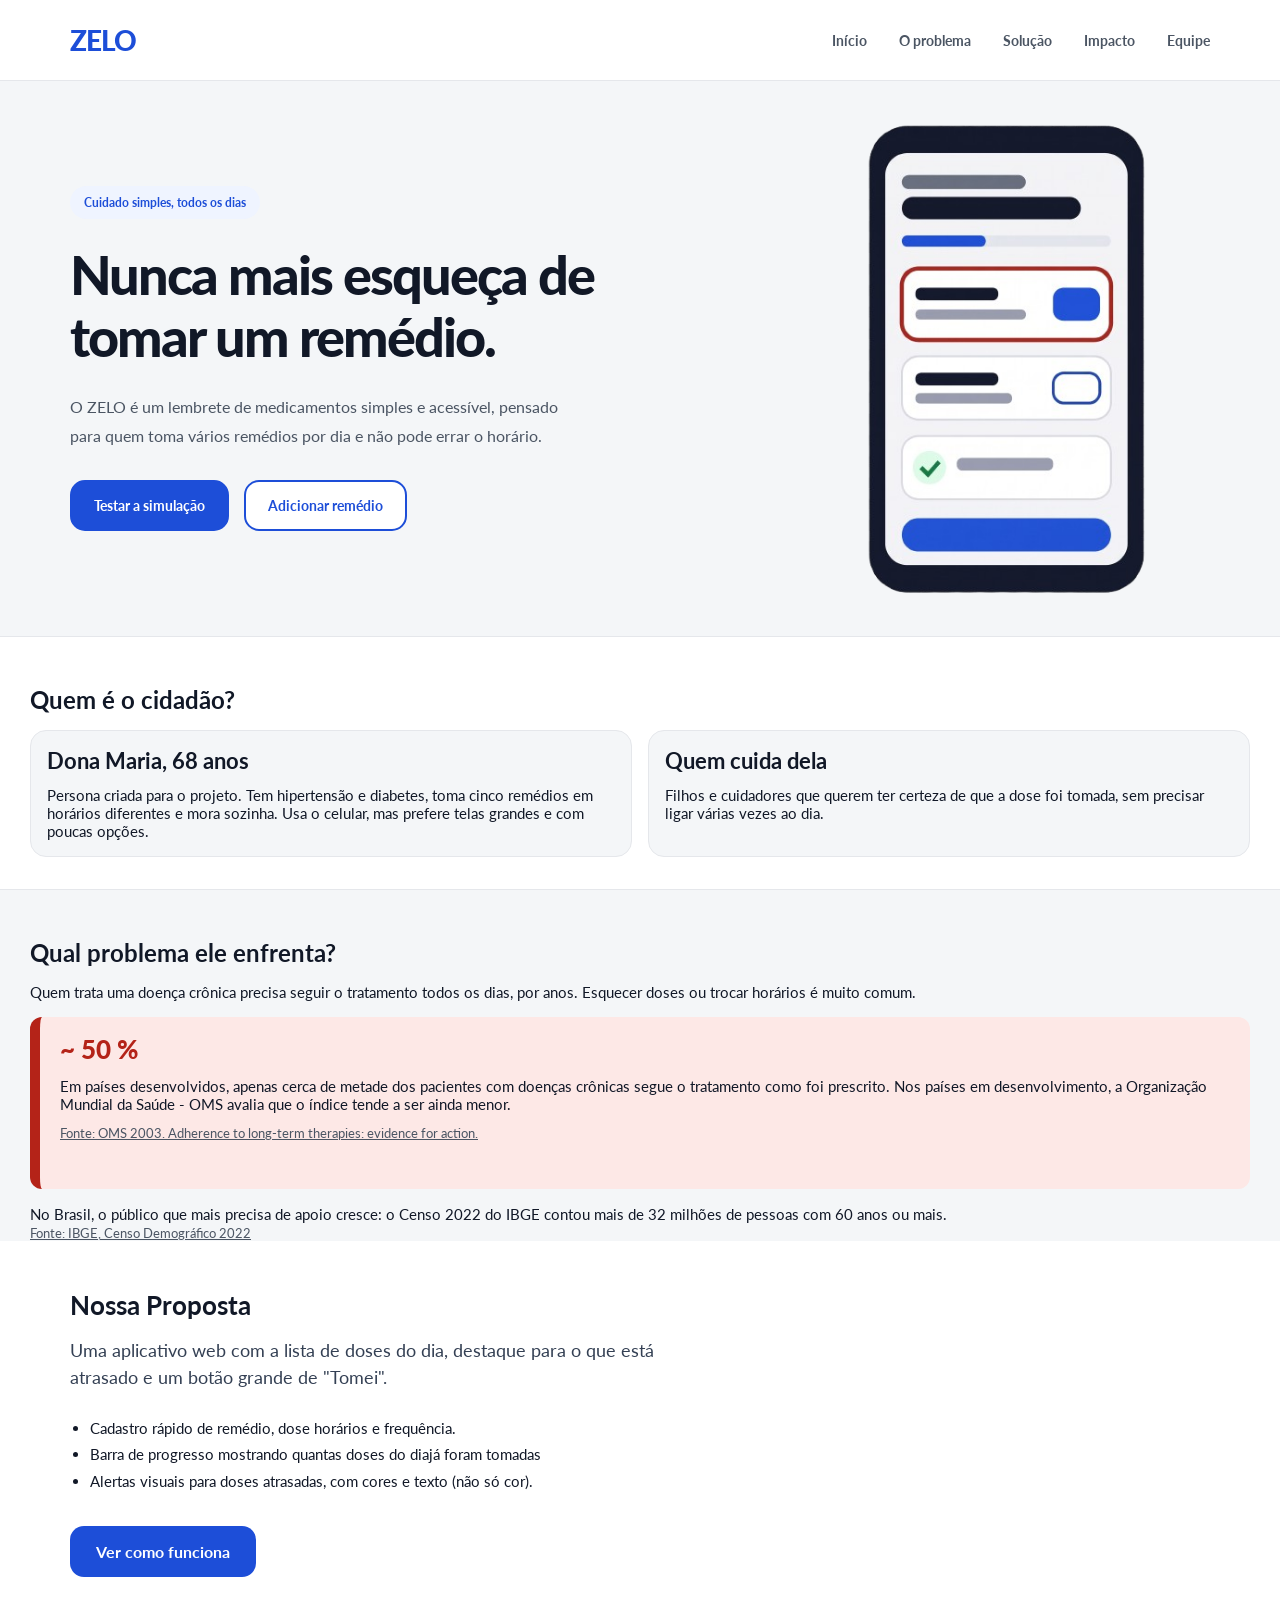
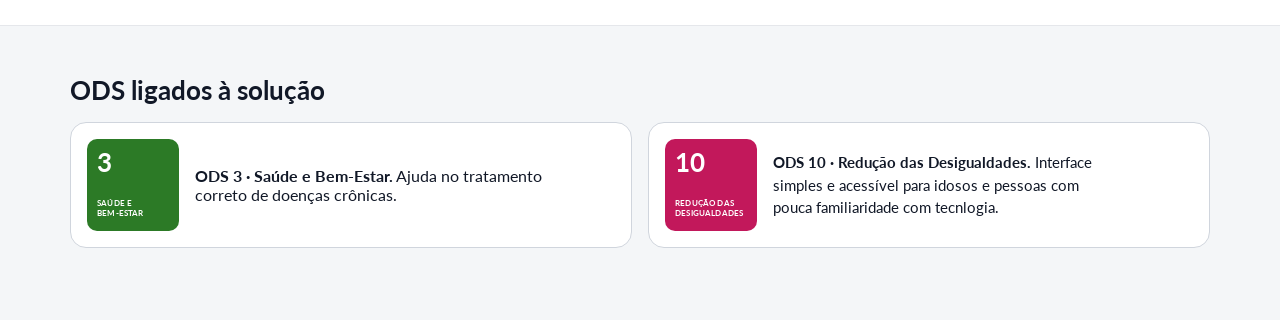
==== index.html @ 8a64ce63 "Atualiza hero com novas alterações" ====
<!DOCTYPE html>
<html lang="pt-br">

<head>
    <meta charset="UTF-8">
    <meta name="viewport" content="width=device-width, initial-scale=1.0">

    <title>ZELO | Cuidado que acompanha você</title>

    <link rel="preconnect" href="https://fonts.googleapis.com">
    <link rel="preconnect" href="https://fonts.gstatic.com" crossorigin>

    <link href="https://fonts.googleapis.com/css2?family=Lato:wght@400;500;700;900&display=swap" rel="stylesheet">

    <link rel="stylesheet" href="./css/landing.css">
</head>

<body>

    <header class="site-header">

        <div class="container-site">

            <a href="#inicio" class="logo">ZELO</a>

            <nav class="site-nav">
                <a href="#inicio">Início</a>
                <a href="#problema">O problema</a>
                <a href="#solucao">Solução</a>
                <a href="#impacto">Impacto</a>
                <a href="#equipe">Equipe</a>
            </nav>

        </div>

    </header>


    <main>

        <section class="hero" id="inicio">

            <div class="container-site">

                <div class="hero-image">
        <img src="./images/celular.png" alt="imagem de um celular">
                    </div>

                <div class="hero-content">

                    <span class="hero-tag">
                        Cuidado simples, todos os dias
                    </span>

                    <h1>
                        Nunca mais esqueça de tomar um remédio.
                    </h1>

                    <p>
                        O ZELO é um lembrete de medicamentos simples e acessível,
                        pensado para quem toma vários remédios por dia e não pode
                        errar o horário.
                    </p>

                    <div class="hero-buttons">

                        <a href="solucao.html" class="btn-primary">
                            Testar a simulação
                        </a>

                        <a href="adicionar.html" class="btn-secondary">
                            Adicionar remédio
                        </a>

                    </div>

                </div>

            </div>

        </section>
        <section class="container-site-1">
            <h2>Quem é o cidadão?</h2>
            
            <div class="box-1-section-1">
                <div>
                    <h3>Dona Maria, 68 anos</h3>
                    <p>Persona criada para o projeto. Tem hipertensão e diabetes, toma cinco remédios em horários diferentes e mora sozinha. Usa o celular, mas prefere telas grandes e com poucas opções.</p>
                </div>
                <div>
                    <h3>Quem cuida dela</h3>
                    <p>Filhos e cuidadores que querem ter certeza de que a dose foi tomada, sem precisar ligar várias vezes ao dia.</p>
                </div>
            </div>
        </section>

        <section class="container-site-2">
            
            <div class="box-1-section-2">
                <h2>Qual problema ele enfrenta?</h2>
                <p>Quem trata uma doença crônica precisa seguir o tratamento todos os dias, por anos. Esquecer doses ou trocar horários é muito comum.</p>
            </div>

            <div class="box-2-section-2">
                <h2>~ 50 %</h2>
                <p>Em países desenvolvidos, apenas cerca de metade dos pacientes com doenças crônicas segue o tratamento como foi prescrito. Nos
                países em desenvolvimento, a Organização Mundial da Saúde - OMS avalia que o índice tende a ser ainda menor.</p>
                <a href="iris.who.int/handle/10665/42682"><span>Fonte: OMS 2003. Adherence to long-term therapies: evidence for action.</span></a>
            </div>
            <div class="box-3-section-2">
                <p>No Brasil, o público que mais precisa de apoio cresce: o Censo 2022 do IBGE contou mais de 32 milhões de pessoas com 60 anos ou mais.<br><a href="https://censo2022.ibge.gov.br/">Fonte: IBGE, Censo Demográfico 2022</a></p>
            </div>


        </section>


        <section class="proposta-section">
            <div class="container-proposta">
                <h1 class="titulo-proposta">Nossa Proposta</h1>
                <p class="subtitulo-proposta">Uma aplicativo web com a lista de doses do dia, destaque para o que está<br>atrasado e um botão grande de "Tomei".</p>
                
                <ul class="lista-features">
                    <li>Cadastro rápido de remédio, dose horários e frequência.</li>
                    <li>Barra de progresso mostrando quantas doses do diajá foram tomadas</li>
                    <li>Alertas visuais para doses atrasadas, com cores e texto (não só cor).</li>
                </ul>

                <a href="#" class="btn-proposta">Ver como funciona</a>
            </div>
        </section>

        <section class="ods-section">
            <div class="container-proposta">
                <h2 class="titulo-proposta">ODS ligados à solução</h2>
                <div class="ods-grid">
                    <div class="ods-card">
                        <div class="ods-badge ods-3">
                            <span class="ods-number">3</span>
                            <span class="ods-label">SAÚDE E<br>BEM-ESTAR</br></span>
                        </div>

                        <p class="ods description">
                            <strong>ODS 3 · Saúde e Bem-Estar.</strong> Ajuda no tratamento<br>correto de doenças crônicas.
                        </p>
                    </div>

                    <div class="ods-card">
                        <div class="ods-badge ods-10">
                            <span class="ods-number">10</span>
                            <span class="ods-label">REDUÇÃO DAS<br>DESIGUALDADES</span>
                        </div>
                        <p class="ods-description">
                            <strong>ODS 10 · Redução das Desigualdades.</strong> Interface<br>
                            simples e acessível para idosos e pessoas com<br>pouca familiaridade com tecnlogia.
                        </p>
                    </div>
                </div>
            </div>
        </section>

        


    </main>

</body>
</html>
---- css/landing.css ----
/*criado para não interferir na dashboard já existente*/
* {
    margin: 0;
    padding: 0;
    box-sizing: border-box;
}

:root {
    --cor-primaria: #1D4ED8;
    --cor-primaria-escura: #1E3A8A;
    --cor-primaria-clara: #EFF4FF;

    --cor-fundo: #F4F6F8;
    --cor-superficie: #FFFFFF;

    --cor-texto: #111827;
    --cor-texto-secundario: #344054;
    --cor-texto-suave: #4B5563;

    --cor-borda: #E5E7EB;
    --cor-borda-input: #D0D5DD;
    --cor-borda-tracejada: #98A2B3;

    --cor-perigo: #B42318;
    --cor-perigo-clara: #FEF3F2;

    --cor-sucesso: #067647;
    --cor-sucesso-clara: #ECFDF3;

    --font-lato: "Lato", sans-serif;
    --lato-bold: 700;
    --lato-regular: 400;

    --tamanho-titulo: 1.625rem;
    --tamanho-titulo-tela: 1.375rem;
    --tamanho-nome-remedio: 1.125rem;
    --tamanho-input: 1.0625rem;
    --tamanho-botao: 1rem;
    --tamanho-texto: 0.9375rem;
    --tamanho-secao: 0.875rem;
    --tamanho-etiqueta: 0.8125rem;

    --borda-section: solid 1px var(--cor-borda);

    --pd-1: 1rem;
    --pd-2: 2rem;
    --pd-3: 3rem;
    --pd-body: 2rem 1.25rem;

    --gap-1: 1rem;
    --gap-2: 2rem;
    --gap-3: 3rem;
}

html {
    scroll-behavior: smooth;
}

body {
    font-family: var(--font-lato);
    font-weight: var(--lato-regular);
    color: var(--cor-texto);
    background-color: var(--cor-fundo);
}

.container-site {
    width: 100%;
    max-width: 1200px;
    margin: 0 auto;
    padding: 0 30px;
}

.site-header {
    width: 100%;
    background-color: var(--cor-superficie);
    border-bottom: var(--borda-section);

    position: sticky;
    top: 0;
}

.site-header .container-site {
    height: 80px;
    display: flex;
    align-items: center;
    justify-content: space-between;
}

.logo {
    color: var(--cor-primaria);
    text-decoration: none;
    font-size: 28px;
    font-weight: 900;
    letter-spacing: -1px;
}

.site-nav {
    display: flex;
    align-items: center;
    gap: 32px;
}

.site-nav a {
    text-decoration: none;
    color: var(--cor-texto-suave);
    font-size: 14px;
    font-weight: 700;
    transition: 0.3s;
}

.site-nav a:hover {
    color: var(--cor-primaria);
}

.hero .container-site {
    display: flex;
    align-items: center;
    justify-content: space-between;
    gap: 40px;
}

.hero-content {
    flex: 1;
    order: 1;
}

.hero-image {
    flex: 1;
    display: flex;
    justify-content: flex-end;
    align-items: center;
    order: 2;
}

.hero-image img {
    padding: 10px;
    width: 80%;
    max-width: 420px;
    height: auto;
    object-fit: contain;
}

.hero-tag {
    display: inline-block;

    background-color: var(--cor-primaria-clara);
    color: var(--cor-primaria);

    padding: 9px 14px;
    border-radius: 30px;

    font-size: 12px;
    font-weight: 700;

    margin-bottom: 25px;
}

.hero h1 {
    max-width: 600px;

    font-size: 54px;
    line-height: 1.15;
    letter-spacing: -2px;
    font-weight: 900;

    margin-bottom: 25px;
}

.hero-content p {
    max-width: 490px;

    color: var(--cor-texto-suave);
    font-size: 16px;
    line-height: 1.8;

    margin-bottom: 30px;
}

.hero-buttons {
    display: flex;
    align-items: center;
    gap: 15px;
    flex-wrap: wrap;
}

.btn-primary,
.btn-secondary {
    display: inline-block;

    padding: 15px 22px;
    border-radius: 8px;

    text-decoration: none;
    font-size: 14px;
    font-weight: 700;

    transition: 0.3s;
}

.container-site-1 {
    display: flex;
    flex-direction: column;
    flex-wrap: wrap;
    background-color: var(--cor-superficie);
    margin: 0 auto;
    padding: 0 30px;
    border-top: var(--borda-section);
    border-bottom: var(--borda-section);
    h2 {
        font-weight: var(--lato-bold);
        margin-bottom: var(--gap-1);
        margin-top: var(--gap-3);
    }
    .box-1-section-1 {
        display: grid;
        grid-template-columns: repeat(2, 1fr);
        gap: var(--gap-1);
        margin-bottom: var(--gap-2);
        
        div {
            display: flex;
            flex-direction: column;
            gap: 0.75rem;
            border: var(--borda-section);
            background-color: var(--cor-fundo);
            border-radius: 1rem;
            padding: var(--pd-1);
            h3 {
                font-size: var(--tamanho-titulo-tela);
            }
            p {
                font-size: var(--tamanho-texto);
            }
           
        }
    }
}

/*===========================================================
Section 2 */

.container-site-2 {
    display: flex;
    flex-direction: column;
    gap: var(--gap-1);
    margin: 0 auto;
    padding: 0 30px;
    margin-top: var(--gap-3);
    .box-1-section-2 {
        display: flex;
        flex-direction: column;
        gap: var(--gap-1);
        h2 {
        font-weight: var(--lato-bold);
        }
        p {
            font-size: var(--tamanho-texto);
        }
    }
    .box-2-section-2 {
        display: flex;
        flex-direction: column;
        gap: 0.75rem;
        background-color:#FDE8E6;
        padding: 1rem 1.25rem 3rem 1.25rem;
        border-left: solid 10px var(--cor-perigo);
        border-radius: 0.75rem;
        h2 {
            font-size: var(--tamanho-titulo);
            font-weight: 900;
            color: var(--cor-perigo);
        }
        p {
            font-size: var(--tamanho-texto);
        }
        a {
            font-size: var(--tamanho-etiqueta);
            color: var(--cor-texto-suave);
        }
    }
    .box-3-section-2 {
        p {
            font-size: var(--tamanho-texto);
        }
        a {
            font-size: var(--tamanho-etiqueta);
            color: var(--cor-texto-suave);
        }
    }

}

.btn-primary {
    background-color: var(--cor-primaria);
    color: var(--cor-superficie);
    border: 2px solid var(--cor-primaria);
    border-radius: 15px;
}

.btn-primary:hover {
    background-color: var(--cor-primaria-escura);
    transform: translateY(-3px);
}

.btn-secondary {
    background-color: var(--cor-superficie);
    color: var(--cor-primaria);
    border: 2px solid var(--cor-primaria);
    border-radius: 15px;
}

.btn-secondary:hover {
    background-color: var(--cor-primaria-clara);
    transform: translateY(-3px);
}

/*Nossa Proposta*/

.container-proposta {
    max-width: 1180px;
    margin: 0 auto;
    padding: 0 1.25rem;
}

.proposta-section {
    background-color: var(--cor-superficie);
    padding: var(--pd-3) 0;
    border-bottom: var(--borda-section);
}

.titulo-proposta {
    font-size: var(--tamanho-titulo);
    font-weight: var(--lato-bold);
    color: var(--cor-texto);
    margin-bottom: var(--gap-1);
}

.subtitulo-proposta {
    font-size: var(--tamanho-nome-remedio);
    line-height: 1.5;
    color: var(--cor-texto-secundario);
    margin-bottom: 1.5rem;
}

.lista-features {
    list-style-type: disc;
    padding-left: 1.25rem;
    margin-bottom: var(--gap-2);
}

.lista-features li {
    font-size: var(--tamanho-texto);
    line-height: 1.75;
    color: var(--cor-texto);
}

.btn-proposta {
    display: inline-block;
    background-color: var(--cor-primaria);
    color: var(--cor-superficie);
    font-size: var(--tamanho-botao);
    font-weight: var(--lato-bold);
    text-decoration: none;
    padding: var(--pd-1) 1.625rem;
    border-radius: 14px;
    transition: 0.3s;
}

.btn-proposta:hover {
    background-color: var(--cor-primaria-escura);
}

/*ODS ligados à solução*/

.ods-section {
    background-color: var(--cor-fundo);
    padding: var(--pd-3) 0 4.5rem 0;
}

.ods-grid {
    display: grid;
    grid-template-columns: repeat(2, 1fr);
    gap: var(--gap-1);
}

.ods-card {
    background-color: var(--cor-superficie);
    border: 1px solid var(--cor-borda-input);
    border-radius: 16px;
    padding: var(--pd-1);
    display: flex;
    align-items: center;
    gap: var(--gap-1);
}

.ods-badge {
    width: 92px;
    height: 92px;
    min-width: 92px;
    border-radius: 10px;
    padding: 0.625rem 0.625rem 0.75rem 0.625rem;
    display: flex;
    flex-direction: column;
    justify-content: space-between;
    color: var(--cor-superficie);
}


.ods-3 {
    background-color: #2c7a26;
}

.ods-10 {
    background-color: #c2185b;
}

.ods-number {
    font-size: var(--tamanho-titulo);
    font-weight: var(--lato-bold);
    line-height: 1;
}

.ods-label {
    font-size: 0.53rem;
    font-weight: var(--lato-bold);
    line-height: 1.25;
    letter-spacing: 0.02em;
    text-transform: uppercase;
}

.ods-description {
    font-size: var(--tamanho-texto);
    line-height: 1.5;
    color: var(--cor-texto);
}

.ods-description strong {
    font-weight: var(--lato-bold);
}
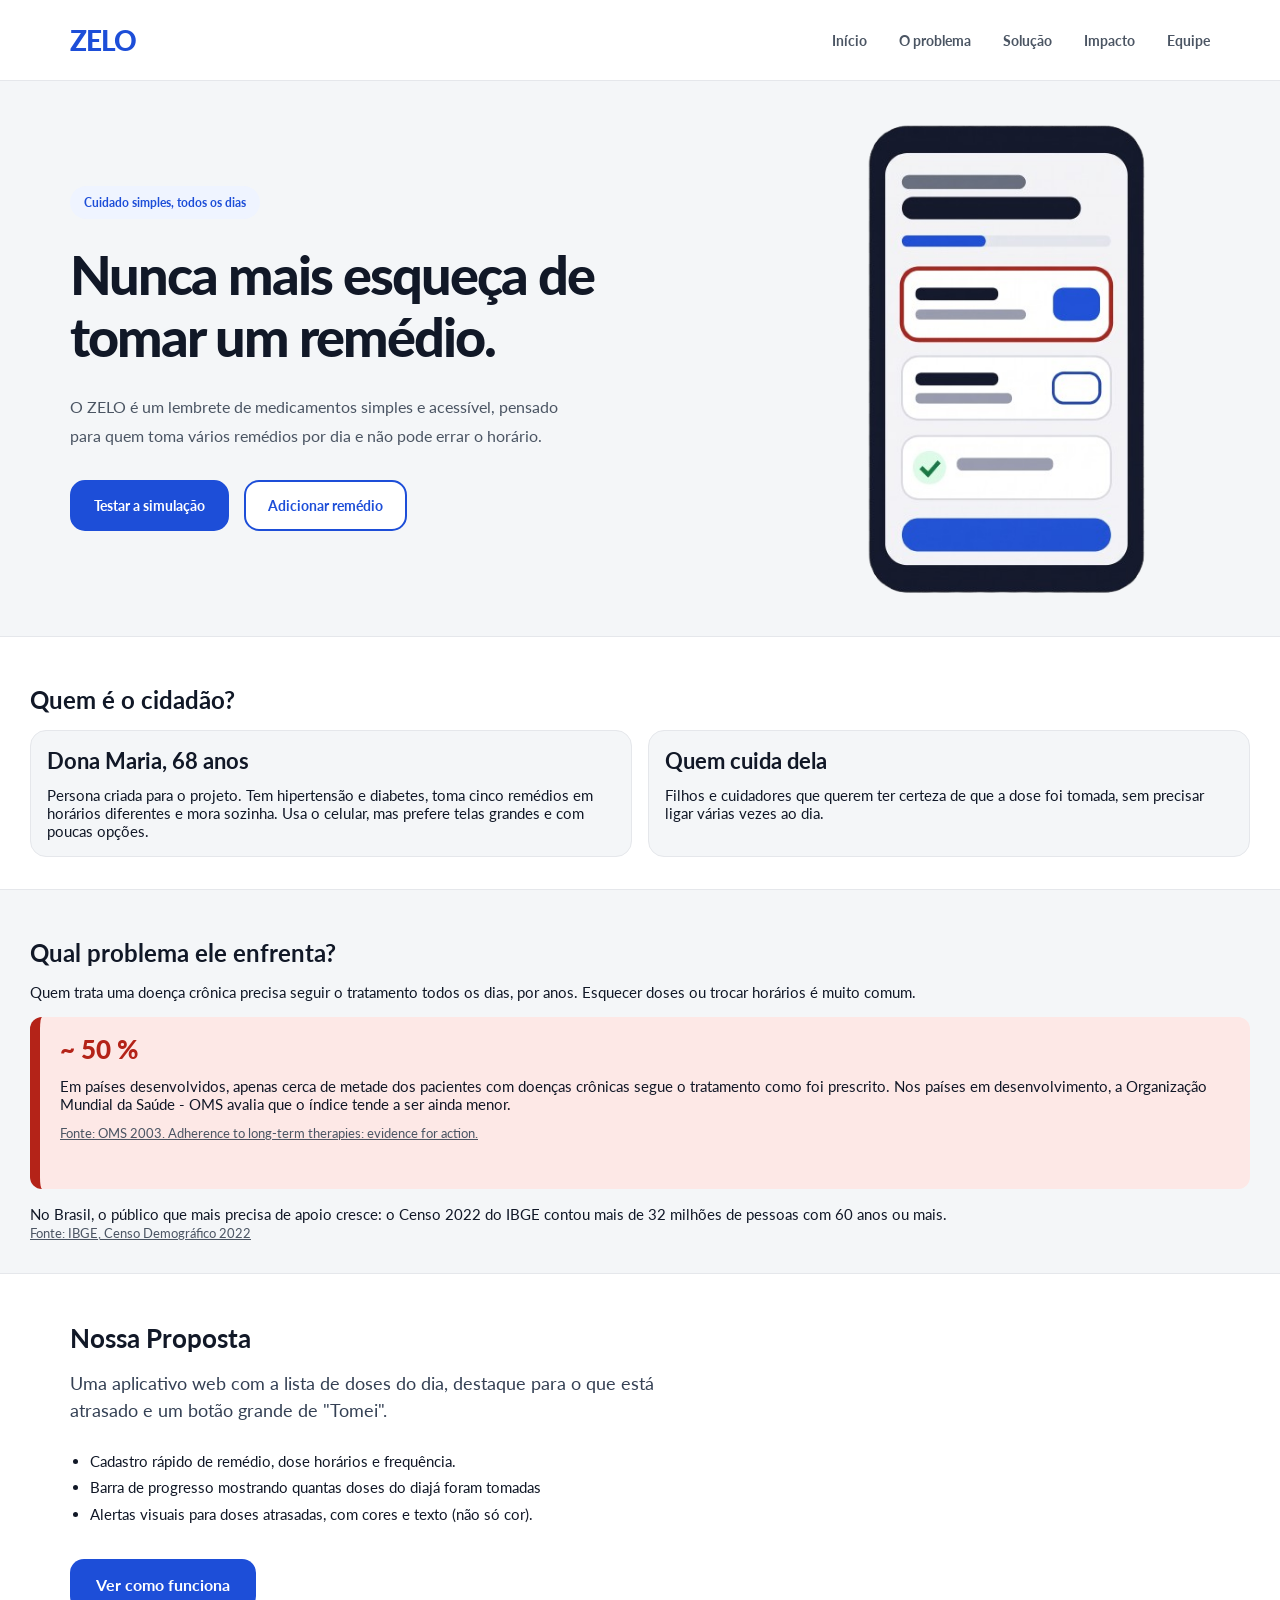
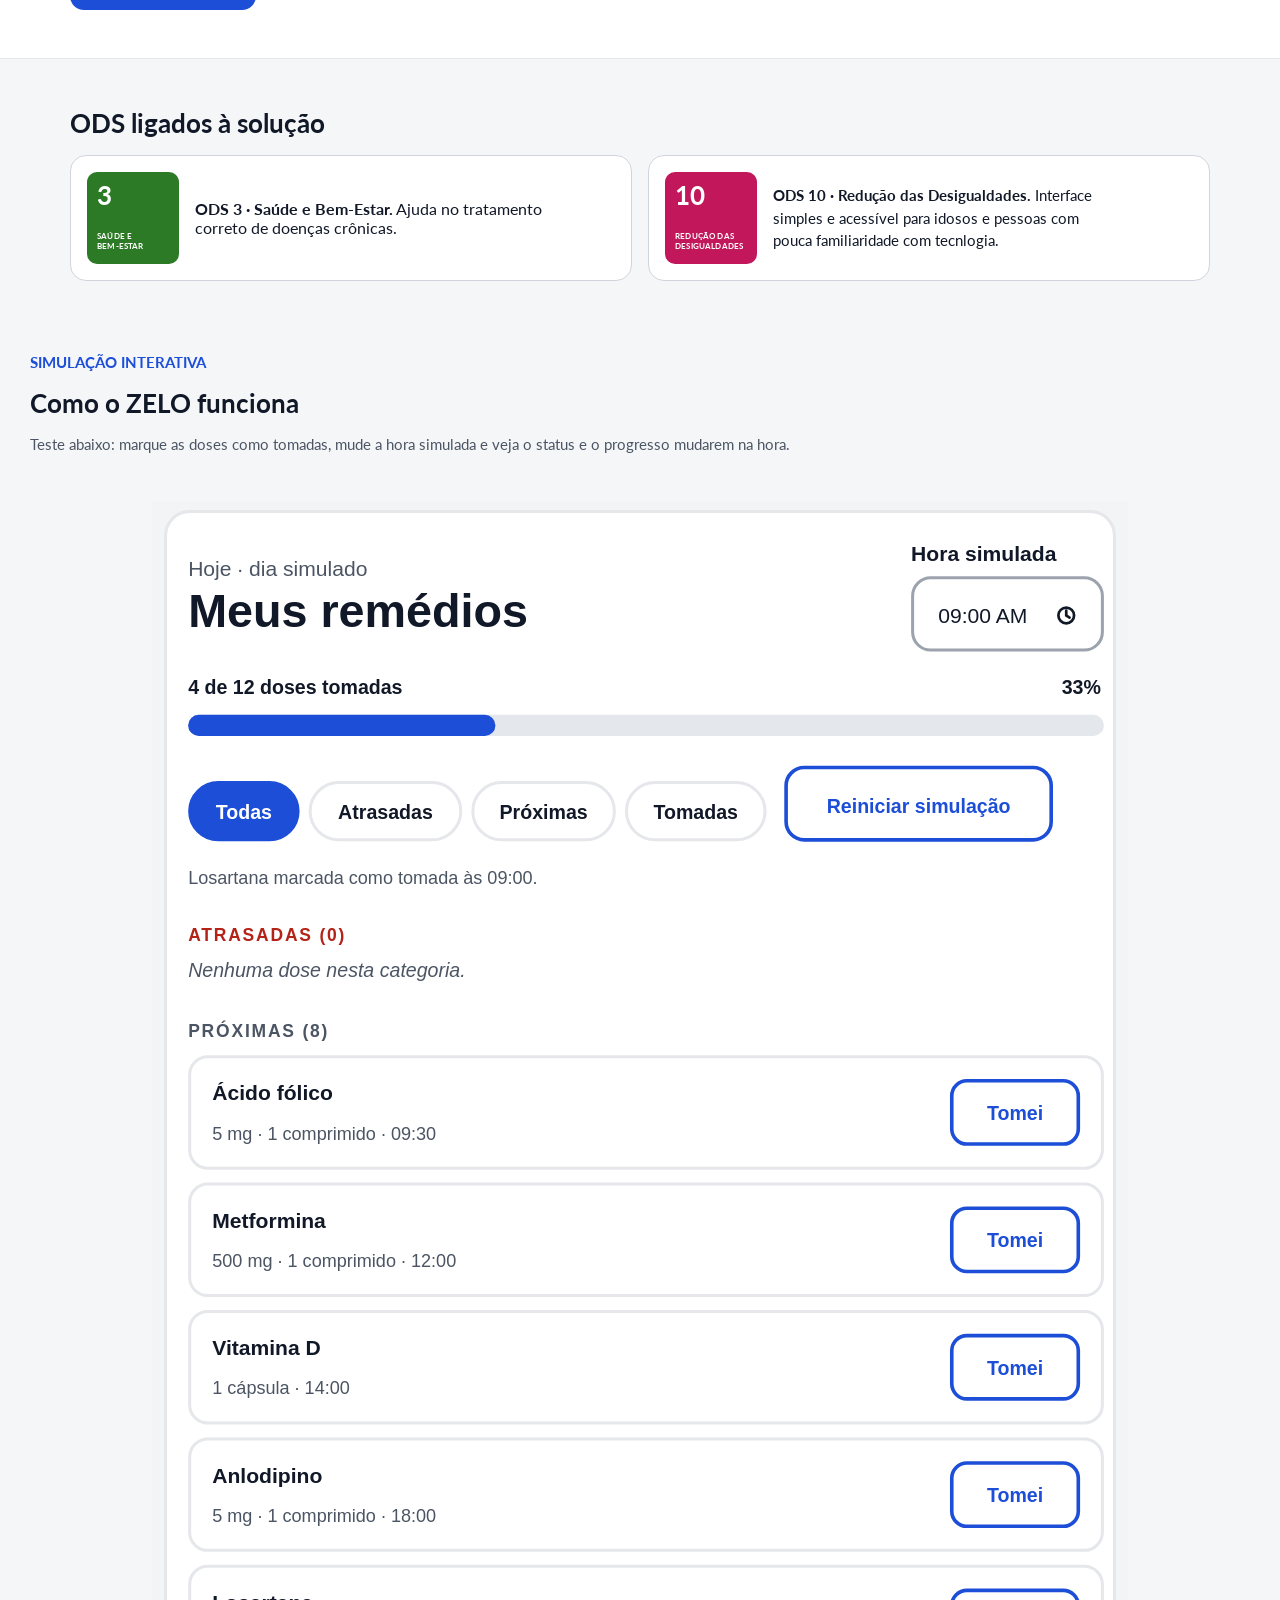
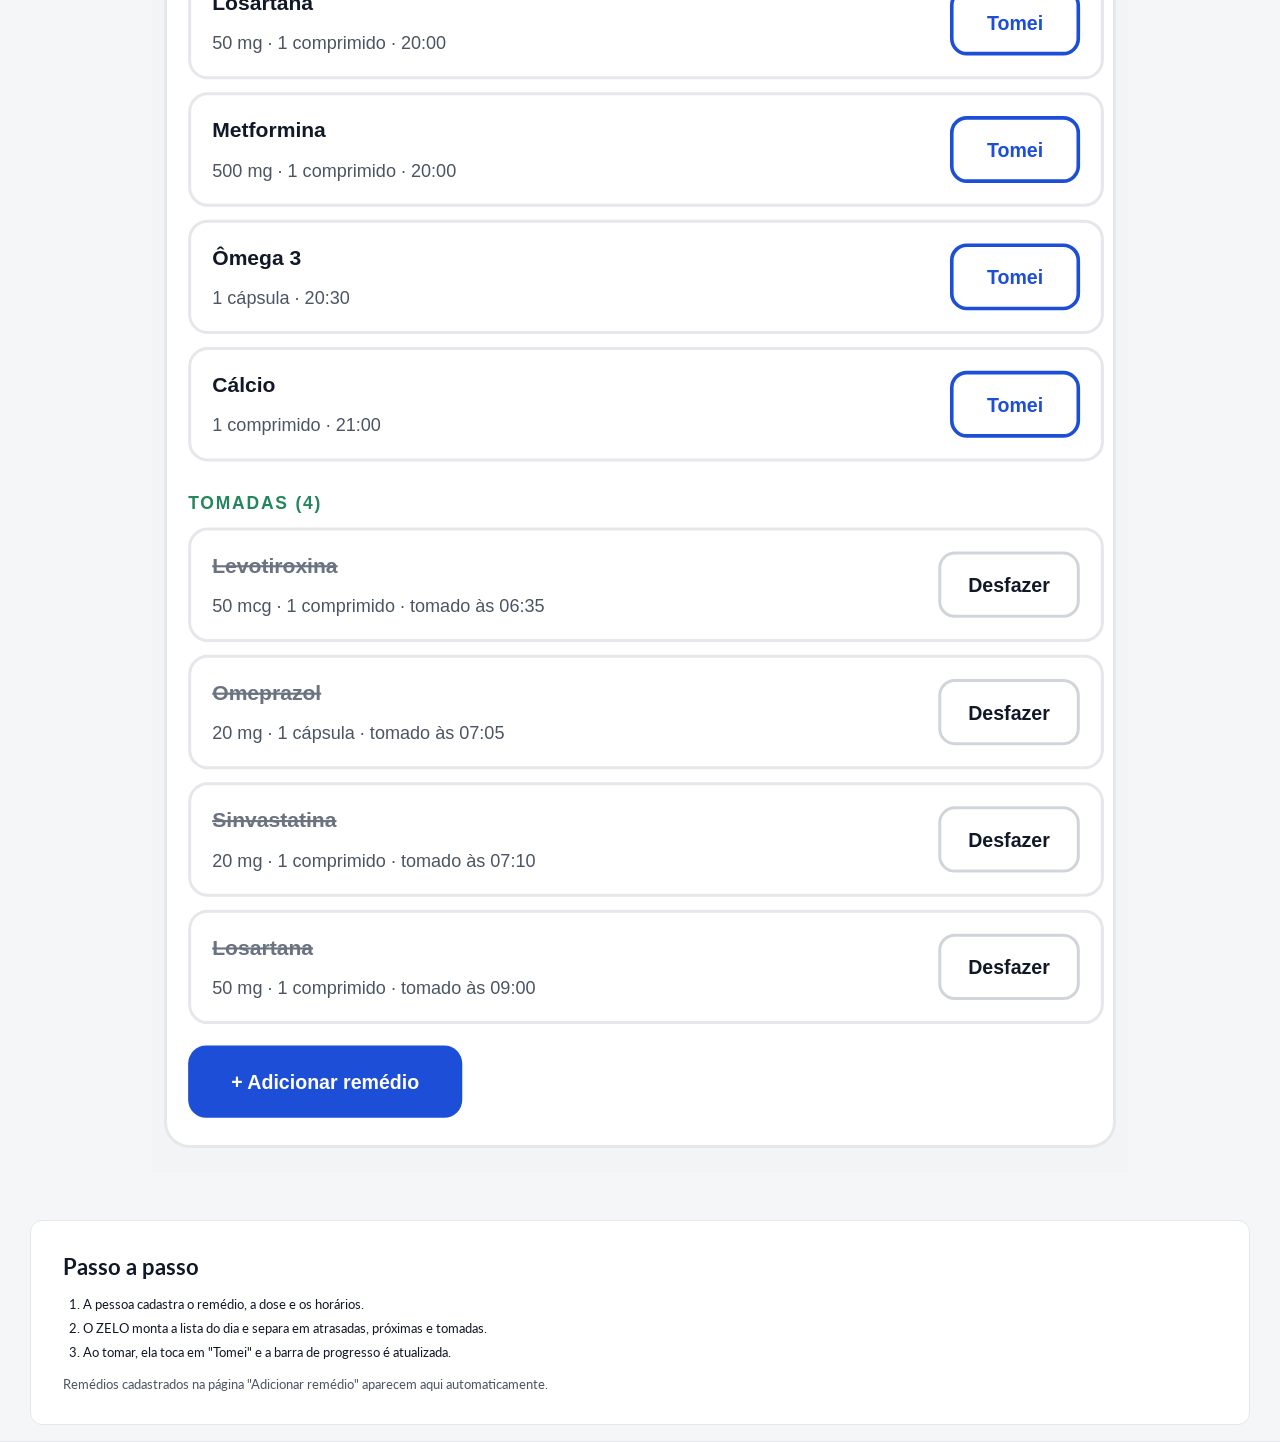
==== commit 71976b18: "Section Como o ZELO funciona" ====
--- a/index.html
+++ b/index.html
@@ -160,7 +160,30 @@
             </div>
         </section>
 
+        <section class="container-site-5">
+            <div class="box-1-section-5">
+                <h6>SIMULAÇÃO INTERATIVA</h6>
+                <h2>Como o ZELO funciona</h2>
+                <p>Teste abaixo: marque as doses como tomadas, mude a hora simulada e veja o
+                status e o progresso mudarem na hora.</p>
+            </div>
+            <div class="box-2-section-5">
+                <img src="./images/meus-remedios.svg" alt="Formulário Remédio">
+            </div>
+            <div class="box-3-section-5">
+                <h3>Passo a passo</h3>
+                <ol>
+                    <li>A pessoa cadastra o remédio, a dose e os horários.</li>
+                    <li>O ZELO monta a lista do dia e separa em atrasadas, próximas e tomadas.</li>
+                    <li>Ao tomar, ela toca em "Tomei" e a barra de progresso é atualizada.</li>
+                </ol>
+                <p>Remédios cadastrados na página "Adicionar remédio" aparecem aqui automaticamente.</p>
+            </div>
+        </section>
         
+        <section>
+
+        </section>
 
 
     </main>
--- a/css/landing.css
+++ b/css/landing.css
@@ -246,6 +246,7 @@
     margin: 0 auto;
     padding: 0 30px;
     margin-top: var(--gap-3);
+    border-bottom: var(--borda-section);
     .box-1-section-2 {
         display: flex;
         flex-direction: column;
@@ -279,6 +280,7 @@
         }
     }
     .box-3-section-2 {
+        margin-bottom: var(--pd-2);
         p {
             font-size: var(--tamanho-texto);
         }
@@ -438,3 +440,65 @@
     font-weight: var(--lato-bold);
 }
 
+/* ======================================================== 
+ Section 5*/
+
+ .container-site-5 {
+    display: flex;
+    flex-direction: column;
+    gap: var(--gap-1);
+    margin: 0 auto;
+    padding: 0 30px;
+    gap: var(--gap-3);
+    border-bottom: var(--borda-section);
+    .box-1-section-5 {
+        display: flex;
+        flex-direction: column;
+        gap: var(--gap-1);
+        h6 {
+            color: var(--cor-primaria);
+            font-size: var(--tamanho-texto);
+        }
+        h2 {
+            font-size: var(--tamanho-titulo);
+        }
+        p {
+            font-size: var(--tamanho-texto);
+            color: var(--cor-texto-suave);
+        }
+    }
+    .box-2-section-5 {
+        display: flex;
+        justify-content: center;
+        img {
+            width: 80%;
+        }
+    }
+    .box-3-section-5 {
+        display: flex;
+        flex-direction: column;
+        gap: var(--gap-1);
+        background-color: var(--cor-superficie);
+        padding: var(--pd-2);
+        border: var(--borda-section);
+        border-radius: 0.75rem;
+        margin-bottom: var(--pd-1);
+        h3 {
+            font-size: var(--tamanho-titulo-tela);
+        }
+        ol {
+          display: flex;
+          flex-direction: column;
+          gap: 0.5rem;
+          justify-content: center;
+          padding-left: 1.25rem;
+          li {
+            font-size: var(--tamanho-etiqueta);
+          }
+        }
+        p {
+            font-size: var(--tamanho-etiqueta);
+            color: var(--cor-texto-suave);
+        }
+    }
+ }
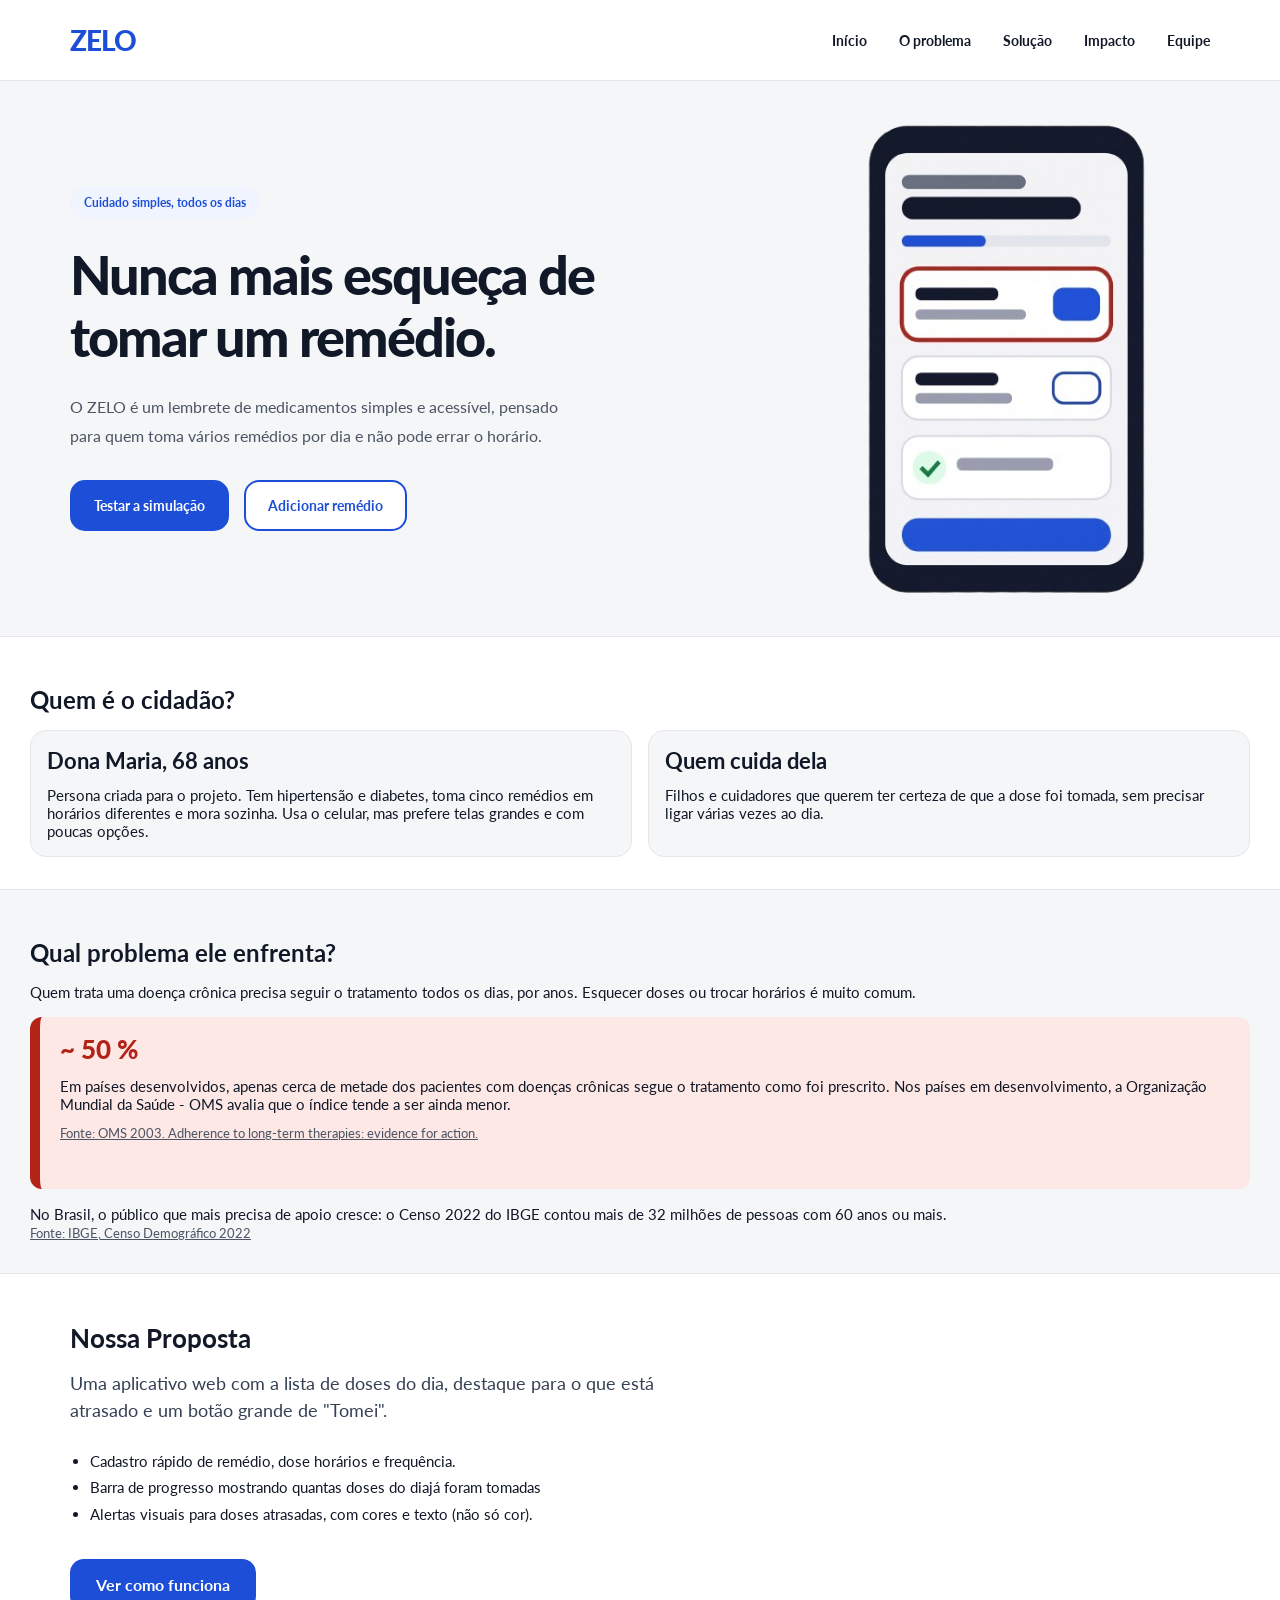
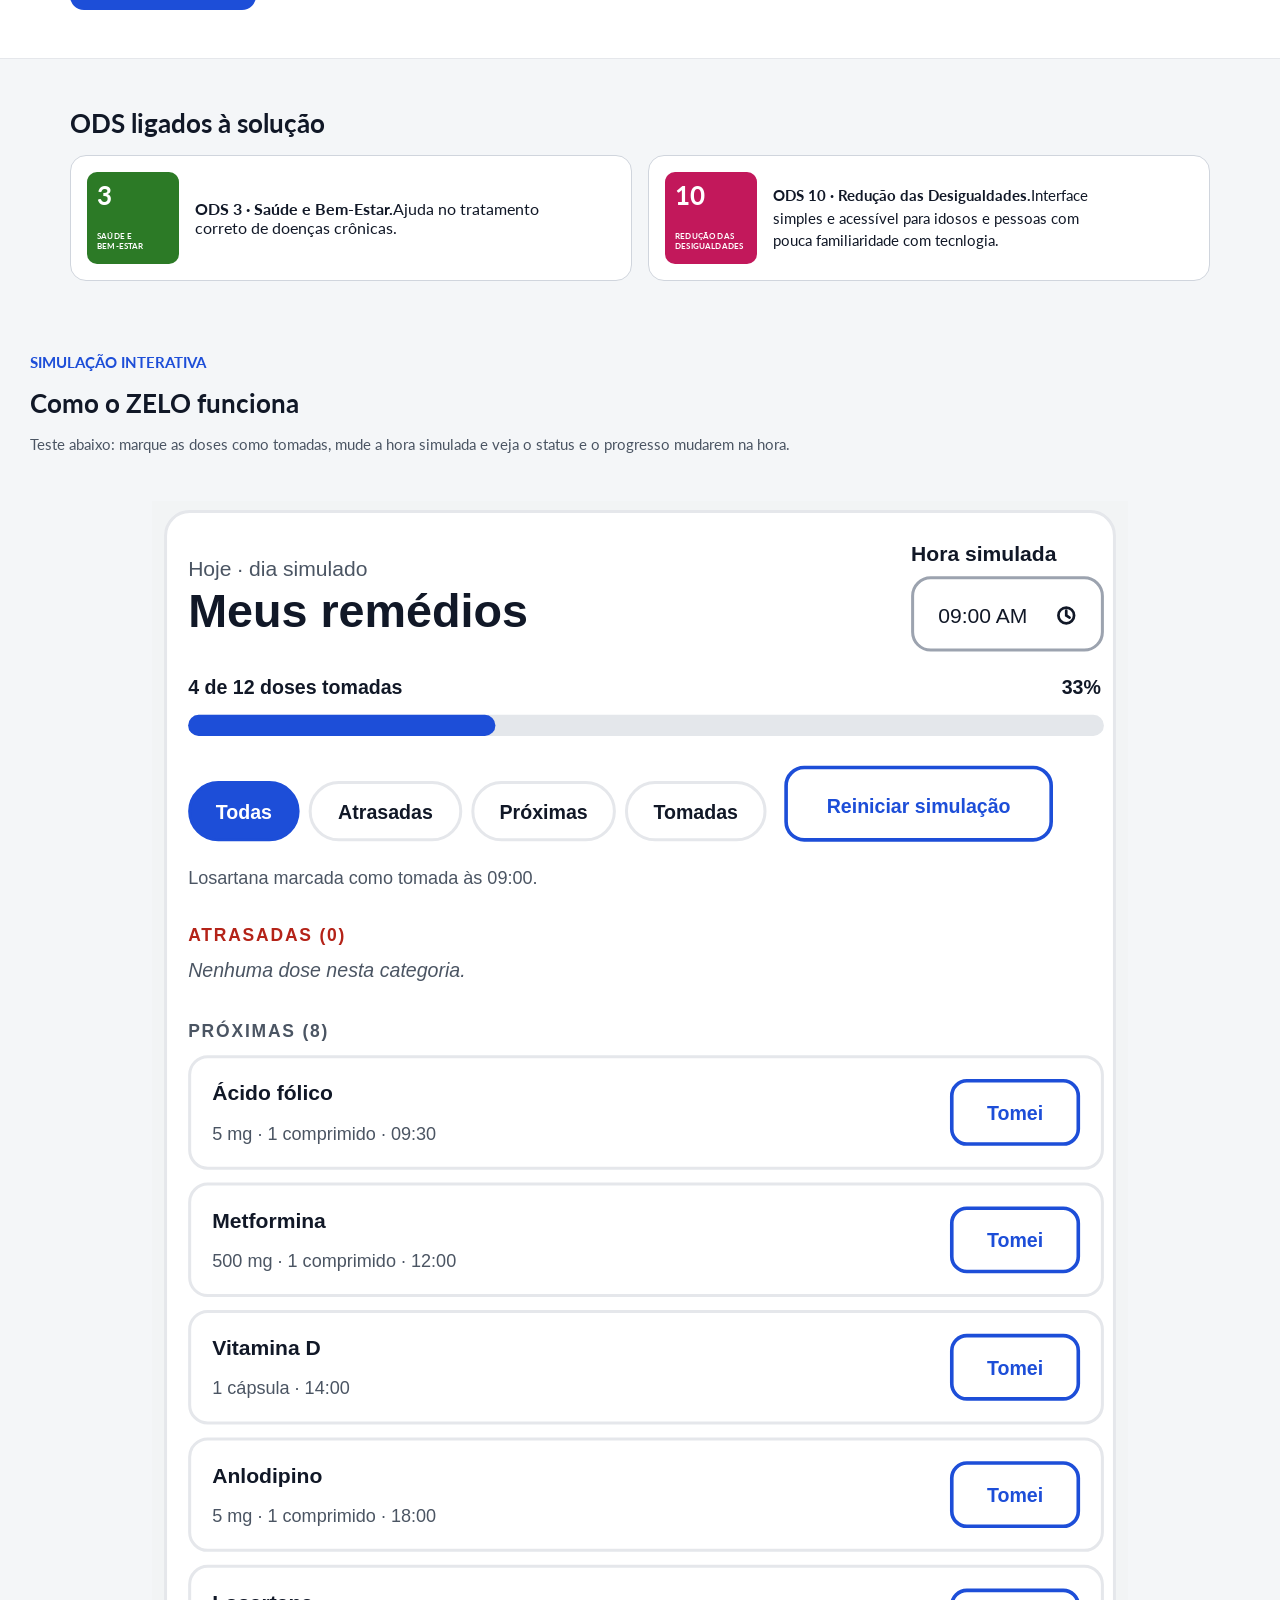
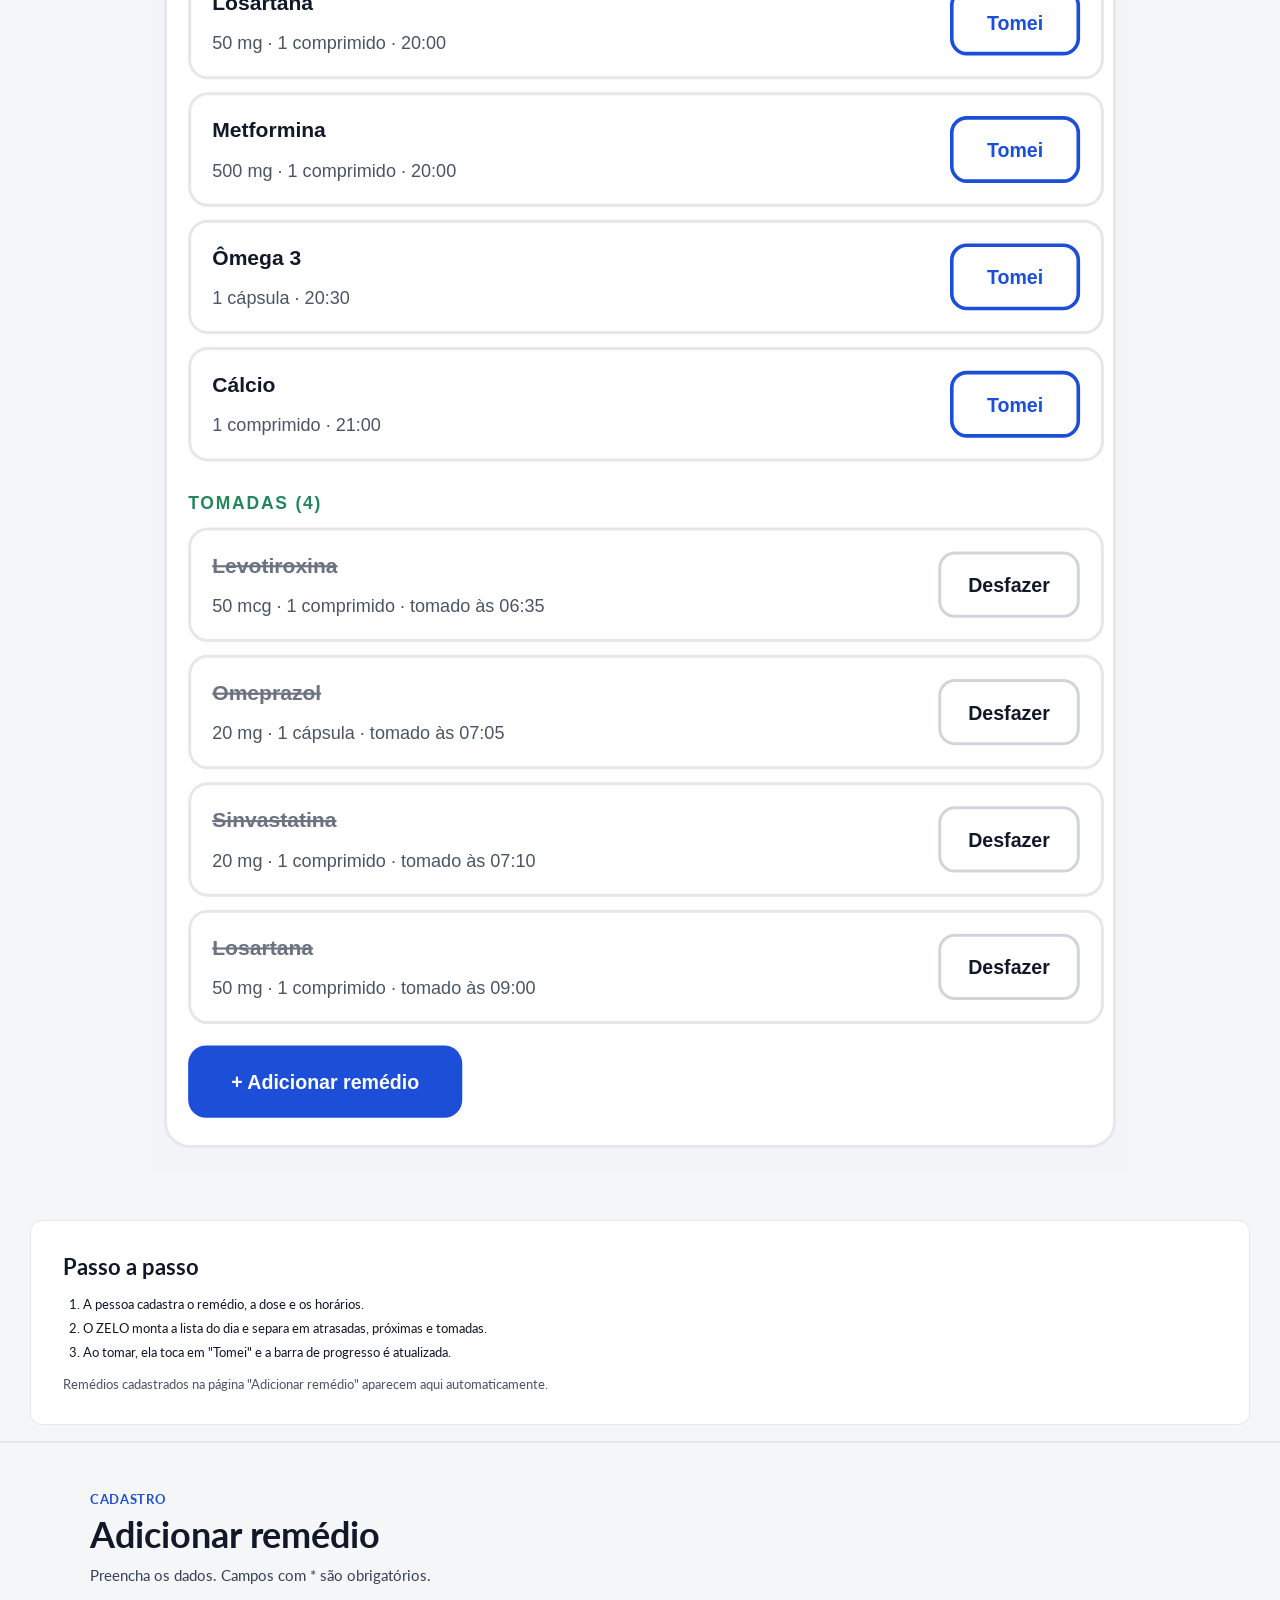
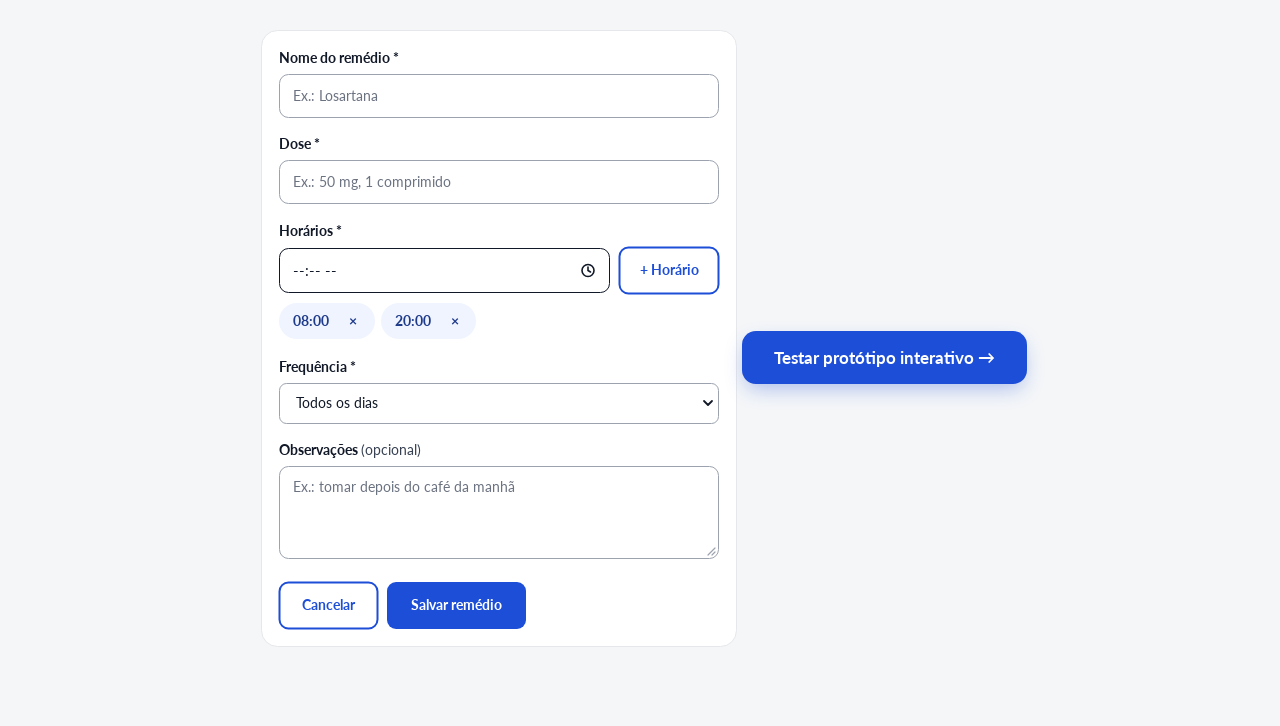
==== commit 9972646d: "Salva minhas alterações da landing page" ====
--- a/index.html
+++ b/index.html
@@ -1,164 +1,130 @@
-
 <!DOCTYPE html>
 <html lang="pt-br">
-
-<head>
-    <meta charset="UTF-8">
-    <meta name="viewport" content="width=device-width, initial-scale=1.0">
-
-    <title>ZELO | Cuidado que acompanha você</title>
-
-    <link rel="preconnect" href="https://fonts.googleapis.com">
-    <link rel="preconnect" href="https://fonts.gstatic.com" crossorigin>
-
-    <link href="https://fonts.googleapis.com/css2?family=Lato:wght@400;500;700;900&display=swap" rel="stylesheet">
-
-    <link rel="stylesheet" href="./css/landing.css">
-</head>
-
-<body>
-
+  <head>
+    <meta charset="UTF-8" />
+    <meta name="viewport" content="width=device-width, initial-scale=1.0" />
+    <title>
+      ZELO | Cuidado que acompanha você
+    </title>
+    <link rel="preconnect" href="https://fonts.googleapis.com" />
+    <link rel="preconnect" href="https://fonts.gstatic.com" crossorigin />
+    <link href="https://fonts.googleapis.com/css2?family=Lato:wght@400;500;700;900&display=swap" rel="stylesheet" />
+    <link rel="stylesheet" href="./css/landing.css" />
+  </head>
+  <body>
     <header class="site-header">
-
+      <div class="container-site"><a href="#inicio" class="logo">ZELO</a>
+        <nav class="site-nav"><a href="#inicio">Início</a><a href="#problema">O problema</a><a href="#solucao">Solução</a><a href="#impacto">Impacto</a><a href="#equipe">Equipe</a>
+        </nav>
+      </div>
+    </header>
+    <main>
+      <section class="hero" id="inicio">
         <div class="container-site">
-
-            <a href="#inicio" class="logo">ZELO</a>
-
-            <nav class="site-nav">
-                <a href="#inicio">Início</a>
-                <a href="#problema">O problema</a>
-                <a href="#solucao">Solução</a>
-                <a href="#impacto">Impacto</a>
-                <a href="#equipe">Equipe</a>
-            </nav>
-
-        </div>
-
-    </header>
-
-
-    <main>
-
-        <section class="hero" id="inicio">
-
-            <div class="container-site">
-
-                <div class="hero-image">
-        <img src="./images/celular.png" alt="imagem de um celular">
-                    </div>
-
-                <div class="hero-content">
-
-                    <span class="hero-tag">
-                        Cuidado simples, todos os dias
-                    </span>
-
-                    <h1>
-                        Nunca mais esqueça de tomar um remédio.
-                    </h1>
-
-                    <p>
-                        O ZELO é um lembrete de medicamentos simples e acessível,
-                        pensado para quem toma vários remédios por dia e não pode
-                        errar o horário.
-                    </p>
-
-                    <div class="hero-buttons">
-
-                        <a href="solucao.html" class="btn-primary">
-                            Testar a simulação
-                        </a>
-
-                        <a href="adicionar.html" class="btn-secondary">
-                            Adicionar remédio
-                        </a>
-
-                    </div>
-
-                </div>
-
-            </div>
-
-        </section>
-        <section class="container-site-1">
-            <h2>Quem é o cidadão?</h2>
-            
-            <div class="box-1-section-1">
-                <div>
-                    <h3>Dona Maria, 68 anos</h3>
-                    <p>Persona criada para o projeto. Tem hipertensão e diabetes, toma cinco remédios em horários diferentes e mora sozinha. Usa o celular, mas prefere telas grandes e com poucas opções.</p>
-                </div>
-                <div>
-                    <h3>Quem cuida dela</h3>
-                    <p>Filhos e cuidadores que querem ter certeza de que a dose foi tomada, sem precisar ligar várias vezes ao dia.</p>
-                </div>
-            </div>
-        </section>
-
-        <section class="container-site-2">
-            
-            <div class="box-1-section-2">
-                <h2>Qual problema ele enfrenta?</h2>
-                <p>Quem trata uma doença crônica precisa seguir o tratamento todos os dias, por anos. Esquecer doses ou trocar horários é muito comum.</p>
-            </div>
-
-            <div class="box-2-section-2">
-                <h2>~ 50 %</h2>
-                <p>Em países desenvolvidos, apenas cerca de metade dos pacientes com doenças crônicas segue o tratamento como foi prescrito. Nos
-                países em desenvolvimento, a Organização Mundial da Saúde - OMS avalia que o índice tende a ser ainda menor.</p>
-                <a href="iris.who.int/handle/10665/42682"><span>Fonte: OMS 2003. Adherence to long-term therapies: evidence for action.</span></a>
-            </div>
-            <div class="box-3-section-2">
-                <p>No Brasil, o público que mais precisa de apoio cresce: o Censo 2022 do IBGE contou mais de 32 milhões de pessoas com 60 anos ou mais.<br><a href="https://censo2022.ibge.gov.br/">Fonte: IBGE, Censo Demográfico 2022</a></p>
-            </div>
-
-
-        </section>
-
-
-        <section class="proposta-section">
-            <div class="container-proposta">
-                <h1 class="titulo-proposta">Nossa Proposta</h1>
-                <p class="subtitulo-proposta">Uma aplicativo web com a lista de doses do dia, destaque para o que está<br>atrasado e um botão grande de "Tomei".</p>
-                
-                <ul class="lista-features">
-                    <li>Cadastro rápido de remédio, dose horários e frequência.</li>
-                    <li>Barra de progresso mostrando quantas doses do diajá foram tomadas</li>
-                    <li>Alertas visuais para doses atrasadas, com cores e texto (não só cor).</li>
-                </ul>
-
-                <a href="#" class="btn-proposta">Ver como funciona</a>
-            </div>
-        </section>
-
-        <section class="ods-section">
-            <div class="container-proposta">
-                <h2 class="titulo-proposta">ODS ligados à solução</h2>
-                <div class="ods-grid">
-                    <div class="ods-card">
-                        <div class="ods-badge ods-3">
-                            <span class="ods-number">3</span>
-                            <span class="ods-label">SAÚDE E<br>BEM-ESTAR</br></span>
-                        </div>
-
-                        <p class="ods description">
-                            <strong>ODS 3 · Saúde e Bem-Estar.</strong> Ajuda no tratamento<br>correto de doenças crônicas.
-                        </p>
-                    </div>
-
-                    <div class="ods-card">
-                        <div class="ods-badge ods-10">
-                            <span class="ods-number">10</span>
-                            <span class="ods-label">REDUÇÃO DAS<br>DESIGUALDADES</span>
-                        </div>
-                        <p class="ods-description">
-                            <strong>ODS 10 · Redução das Desigualdades.</strong> Interface<br>
-                            simples e acessível para idosos e pessoas com<br>pouca familiaridade com tecnlogia.
-                        </p>
-                    </div>
-                </div>
-            </div>
-        </section>
+          <div class="hero-image"><img src="./images/celular.png" alt="imagem de um celular" />
+          </div>
+          <div class="hero-content"><span class="hero-tag">Cuidado simples, todos os dias</span>
+            <h1>
+              Nunca mais esqueça de tomar um remédio.
+            </h1>
+            <p>
+              O ZELO é um lembrete de medicamentos simples e acessível, pensado para quem toma vários remédios por dia e não pode errar o horário.
+            </p>
+            <div class="hero-buttons"><a href="solucao.html" class="btn-primary">Testar a simulação</a><a href="adicionar.html" class="btn-secondary">Adicionar remédio</a>
+            </div>
+          </div>
+        </div>
+      </section>
+      <section class="container-site-1">
+        <h2>
+          Quem é o cidadão?
+        </h2>
+        <div class="box-1-section-1">
+          <div>
+            <h3>
+              Dona Maria, 68 anos
+            </h3>
+            <p>
+              Persona criada para o projeto. Tem hipertensão e diabetes, toma cinco remédios em horários diferentes e mora sozinha. Usa o celular, mas prefere telas grandes e com poucas opções.
+            </p>
+          </div>
+          <div>
+            <h3>
+              Quem cuida dela
+            </h3>
+            <p>
+              Filhos e cuidadores que querem ter certeza de que a dose foi tomada, sem precisar ligar várias vezes ao dia.
+            </p>
+          </div>
+        </div>
+      </section>
+      <section class="container-site-2">
+        <div class="box-1-section-2">
+          <h2>
+            Qual problema ele enfrenta?
+          </h2>
+          <p>
+            Quem trata uma doença crônica precisa seguir o tratamento todos os dias, por anos. Esquecer doses ou trocar horários é muito comum.
+          </p>
+        </div>
+        <div class="box-2-section-2">
+          <h2>
+            ~ 50 %
+          </h2>
+          <p>
+            Em países desenvolvidos, apenas cerca de metade dos pacientes com doenças crônicas segue o tratamento como foi prescrito. Nos países em desenvolvimento, a Organização Mundial da Saúde - OMS avalia que o índice tende a ser ainda menor.
+          </p>
+          <a href="iris.who.int/handle/10665/42682"><span>Fonte: OMS 2003. Adherence to long-term therapies: evidence for action.</span></a>
+        </div>
+        <div class="box-3-section-2">
+          <p>No Brasil, o público que mais precisa de apoio cresce: o Censo 2022 do IBGE contou mais de 32 milhões de pessoas com 60 anos ou mais.<br /><a href="https://censo2022.ibge.gov.br/">Fonte: IBGE, Censo Demográfico 2022</a>
+          </p>
+        </div>
+      </section>
+      <section class="proposta-section">
+        <div class="container-proposta">
+          <h1 class="titulo-proposta">
+            Nossa Proposta
+          </h1>
+          <p class="subtitulo-proposta">Uma aplicativo web com a lista de doses do dia, destaque para o que está<br />atrasado e um botão grande de "Tomei".
+          </p>
+          <ul class="lista-features">
+            <li>
+              Cadastro rápido de remédio, dose horários e frequência.
+            </li>
+            <li>
+              Barra de progresso mostrando quantas doses do diajá foram tomadas
+            </li>
+            <li>
+              Alertas visuais para doses atrasadas, com cores e texto (não só cor).
+            </li>
+          </ul>
+          <a href="#" class="btn-proposta">Ver como funciona</a>
+        </div>
+      </section>
+      <section class="ods-section">
+        <div class="container-proposta">
+          <h2 class="titulo-proposta">
+            ODS ligados à solução
+          </h2>
+          <div class="ods-grid">
+            <div class="ods-card">
+              <div class="ods-badge ods-3"><span class="ods-number">3</span><span class="ods-label">SAÚDE E<br />BEM-ESTAR</br></span>
+              </div>
+              <p class="ods description"><strong>ODS 3 · Saúde e Bem-Estar.</strong>Ajuda no tratamento<br />correto de doenças crônicas.
+              </p>
+            </div>
+            <div class="ods-card">
+              <div class="ods-badge ods-10"><span class="ods-number">10</span><span class="ods-label">REDUÇÃO DAS<br />DESIGUALDADES</span>
+              </div>
+              <p class="ods-description"><strong>ODS 10 · Redução das Desigualdades.</strong>Interface<br />simples e acessível para idosos e pessoas com<br />pouca familiaridade com tecnlogia.
+              </p>
+            </div>
+          </div>
+        </div>
+      </section>
+      <section>
+      </section>
 
         <section class="container-site-5">
             <div class="box-1-section-5">
@@ -180,13 +146,94 @@
                 <p>Remédios cadastrados na página "Adicionar remédio" aparecem aqui automaticamente.</p>
             </div>
         </section>
-        
-        <section>
-
+                <section class="cadastro-preview-section">
+        <div class="container">
+          <div class="cadastro-header"><span class="cadastro-eyebrow">CADASTRO</span>
+            <h2 class="cadastro-title">
+              Adicionar remédio
+            </h2>
+            <p class="cadastro-subtitle">
+              Preencha os dados. Campos com * são obrigatórios.
+            </p>
+          </div>
+          <div class="cadastro-svg-wrapper">
+            <svg xmlns="http://www.w3.org/2000/svg" width="489" height="630" viewBox="0 0 489 630" font-family="Lato, 'Segoe UI', Roboto, Arial, sans-serif">
+              <rect x="8.5" y="6.5" width="475" height="616" rx="16" fill="#FFFFFF" stroke="#E5E7EB" />
+              <text x="26" y="39" font-size="14" font-weight="700" fill="#111827">
+                Nome do remédio *
+              </text>
+              <rect x="26.5" y="50.5" width="439" height="43" rx="9" fill="#FFFFFF" stroke="#9CA3AF" />
+              <text x="40" y="77" font-size="14" fill="#6B7280">
+                Ex.: Losartana
+              </text>
+              <text x="26" y="125" font-size="14" font-weight="700" fill="#111827">
+                Dose *
+              </text>
+              <rect x="26.5" y="136.5" width="439" height="43" rx="9" fill="#FFFFFF" stroke="#9CA3AF" />
+              <text x="40" y="163" font-size="14" fill="#6B7280">
+                Ex.: 50 mg, 1 comprimido
+              </text>
+              <text x="26" y="212" font-size="14" font-weight="700" fill="#111827">
+                Horários *
+              </text>
+              <rect x="26.5" y="224.5" width="330" height="44" rx="9" fill="#FFFFFF" stroke="#111827" />
+              <text x="40" y="252" font-size="15" fill="#111827">
+                --:-- --
+              </text>
+              <circle cx="335" cy="246.5" r="6" fill="none" stroke="#111827" stroke-width="1.6" />
+              <path d="M335 243 V246.5 L337.5 248" fill="none" stroke="#111827" stroke-width="1.6" stroke-linecap="round" />
+              <rect x="366.5" y="223.5" width="99" height="46" rx="9" fill="#FFFFFF" stroke="#1D4ED8" stroke-width="2" />
+              <text x="416" y="251" font-size="14" font-weight="700" fill="#1D4ED8" text-anchor="middle">
+                + Horário
+              </text>
+              <rect x="26" y="279" width="96" height="36" rx="18" fill="#EFF4FF" />
+              <text x="40" y="302" font-size="14" font-weight="700" fill="#1E3A8A">
+                08:00
+              </text>
+              <text x="100" y="302" font-size="14" font-weight="700" fill="#1E3A8A" text-anchor="middle">
+                ×
+              </text>
+              <rect x="128" y="279" width="95" height="36" rx="18" fill="#EFF4FF" />
+              <text x="142" y="302" font-size="14" font-weight="700" fill="#1E3A8A">
+                20:00
+              </text>
+              <text x="202" y="302" font-size="14" font-weight="700" fill="#1E3A8A" text-anchor="middle">
+                ×
+              </text>
+              <text x="26" y="348" font-size="14" font-weight="700" fill="#111827">
+                Frequência *
+              </text>
+              <rect x="26.5" y="359.5" width="439" height="40" rx="7" fill="#FFFFFF" stroke="#9CA3AF" />
+              <text x="43" y="384" font-size="14" fill="#111827">
+                Todos os dias
+              </text>
+              <path d="M455 377 L459 381 L463 377" fill="none" stroke="#111827" stroke-width="1.8" stroke-linecap="round" stroke-linejoin="round" transform="translate(-4 0)" />
+              <text x="26" y="431" font-size="14" font-weight="700" fill="#111827">
+                Observações
+                <tspan font-weight="400" fill="#374151">
+                  (opcional)
+                </tspan>
+              </text>
+              <rect x="26.5" y="442.5" width="439" height="92" rx="9" fill="#FFFFFF" stroke="#9CA3AF" />
+              <text x="40" y="468" font-size="14" fill="#6B7280">
+                Ex.: tomar depois do café da manhã
+              </text>
+              <path d="M455 531 L462 524 M459 531 L462 528" stroke="#9CA3AF" stroke-width="1.2" stroke-linecap="round" />
+              <rect x="26.5" y="558.5" width="98" height="46" rx="9" fill="#FFFFFF" stroke="#1D4ED8" stroke-width="2" />
+              <text x="75.5" y="586" font-size="14" font-weight="700" fill="#1D4ED8" text-anchor="middle">
+                Cancelar
+              </text>
+              <rect x="134" y="558" width="139" height="47" rx="9" fill="#1D4ED8" />
+              <text x="203.5" y="586" font-size="14" font-weight="700" fill="#FFFFFF" text-anchor="middle">
+                Salvar remédio
+              </text>
+            </svg>
+            <div class="cadastro-cta-wrapper"><a href="cadastro.html" class="btn-prototipo"><span>Testar protótipo interativo →</span></a>
+            </div>
         </section>
-
-
+          </div>
+        </div>
+      </section>
     </main>
-
-</body>
-</html>
+  </body>
+</html>
--- a/css/landing.css
+++ b/css/landing.css
@@ -102,14 +102,17 @@
 
 .site-nav a {
     text-decoration: none;
-    color: var(--cor-texto-suave);
+    color: var(--cor-texto);
     font-size: 14px;
     font-weight: 700;
-    transition: 0.3s;
+    transition: 0.5s;
 }
 
 .site-nav a:hover {
-    color: var(--cor-primaria);
+    background-color: var(--cor-primaria);
+    border-radius: 30px;
+    padding: 10px;
+    color: #FFFFFF;
 }
 
 .hero .container-site {
@@ -440,6 +443,7 @@
     font-weight: var(--lato-bold);
 }
 
+
 /* ======================================================== 
  Section 5*/
 
@@ -501,4 +505,82 @@
             color: var(--cor-texto-suave);
         }
     }
- }+ }
+
+/*Prévia do Cadastro*/
+
+.cadastro-preview-section {
+    background-color: var(--cor-fundo);
+    padding: var(--pd-3) 2.5rem 4.5rem 2.5rem;
+    border-top: var(--borda-section);
+}
+
+.cadastro-header {
+    max-width: 1100px;
+    margin: 0 auto 2.5rem auto;
+}
+
+.cadastro-eyebrow {
+    display: block;
+    font-size: var(--tamanho-etiqueta);
+    font-weight: var(--lato-bold);
+    color: var(--cor-primaria);
+    letter-spacing: 0.05em;
+    text-transform: uppercase;
+    margin-bottom: 0.35rem;
+}
+
+.cadastro-title {
+    font-size: 2.25rem;
+    font-weight: var(--lato-bold);
+    color: var(--cor-texto);
+    line-height: 1.2;
+    margin-bottom: 0.65rem;
+}
+
+.cadastro-subtitle {
+    font-size: var(--tamanho-texto);
+    color: var(--cor-texto-secundario);
+}
+
+.cadastro-svg-wrapper {
+    display: flex;
+    justify-content: center;
+    align-items: center;
+    width: 100%;
+}
+
+.cadastro-svg-wrapper svg {
+    max-width: 100%;
+    height: auto;
+    display: block;
+}
+
+.cadastro-cta-wrapper {
+    display: flex;
+    justify-content: center;
+    margin-top: 2.25rem;
+}
+
+.btn-prototipo {
+    display: inline-flex;
+    align-items: center;
+    justify-content: center;
+    gap: 0.65rem;
+    background-color: var(--cor-primaria);
+    color: var(--cor-superficie);
+    font-family: 'Inter', var(--font-lato);
+    font-size: 1.05rem;
+    font-weight: var(--lato-bold);
+    text-decoration: none;
+    padding: 1rem 2rem;
+    border-radius: 14px;
+    box-shadow: 0 8px 20px -4px rgba(29, 78, 216, 0.35);
+    transition: transform 0.2s ease, background-color 0.2s ease, box-shadow 0.2s ease;
+}
+
+.btn-prototipo:hover {
+    background-color: var(--cor-primaria-escura);
+    transform: translateY(-2px);
+    box-shadow: 0 12px 24px -4px rgba(30, 58, 138, 0.45);
+}
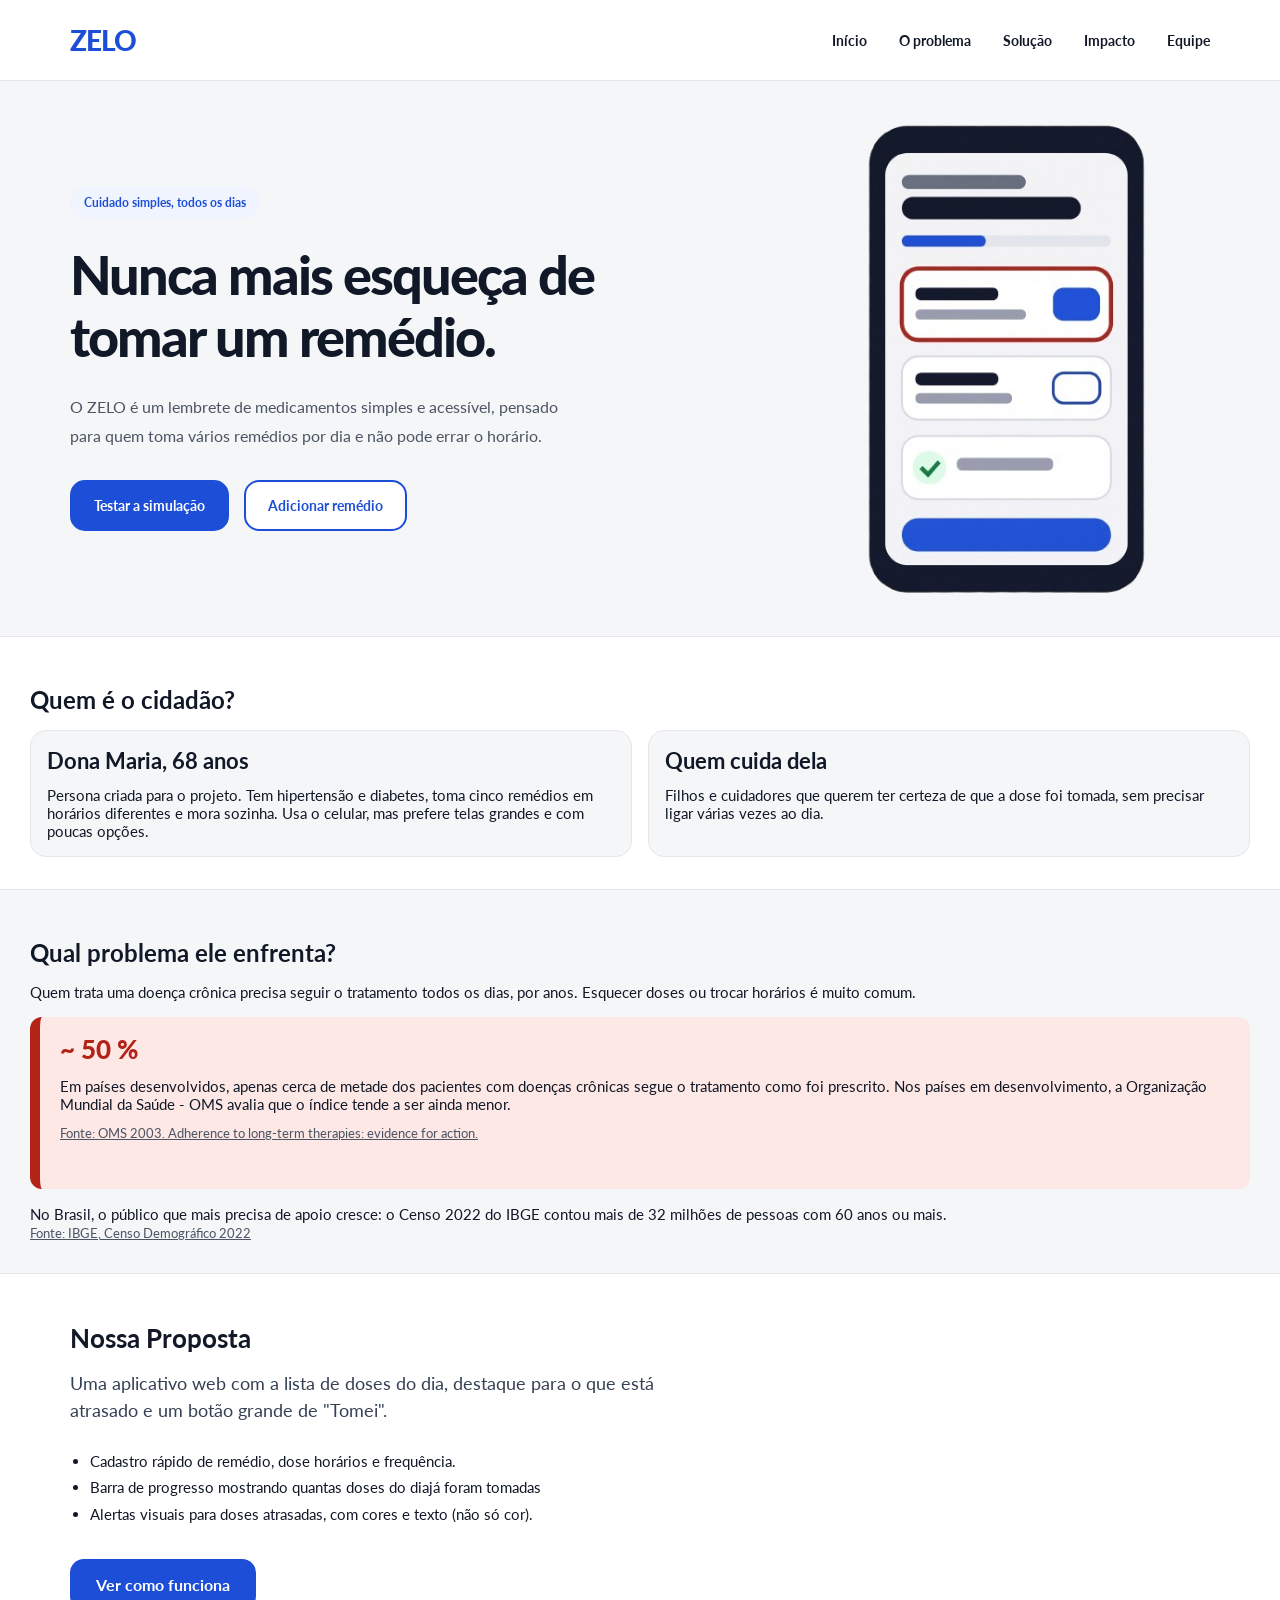
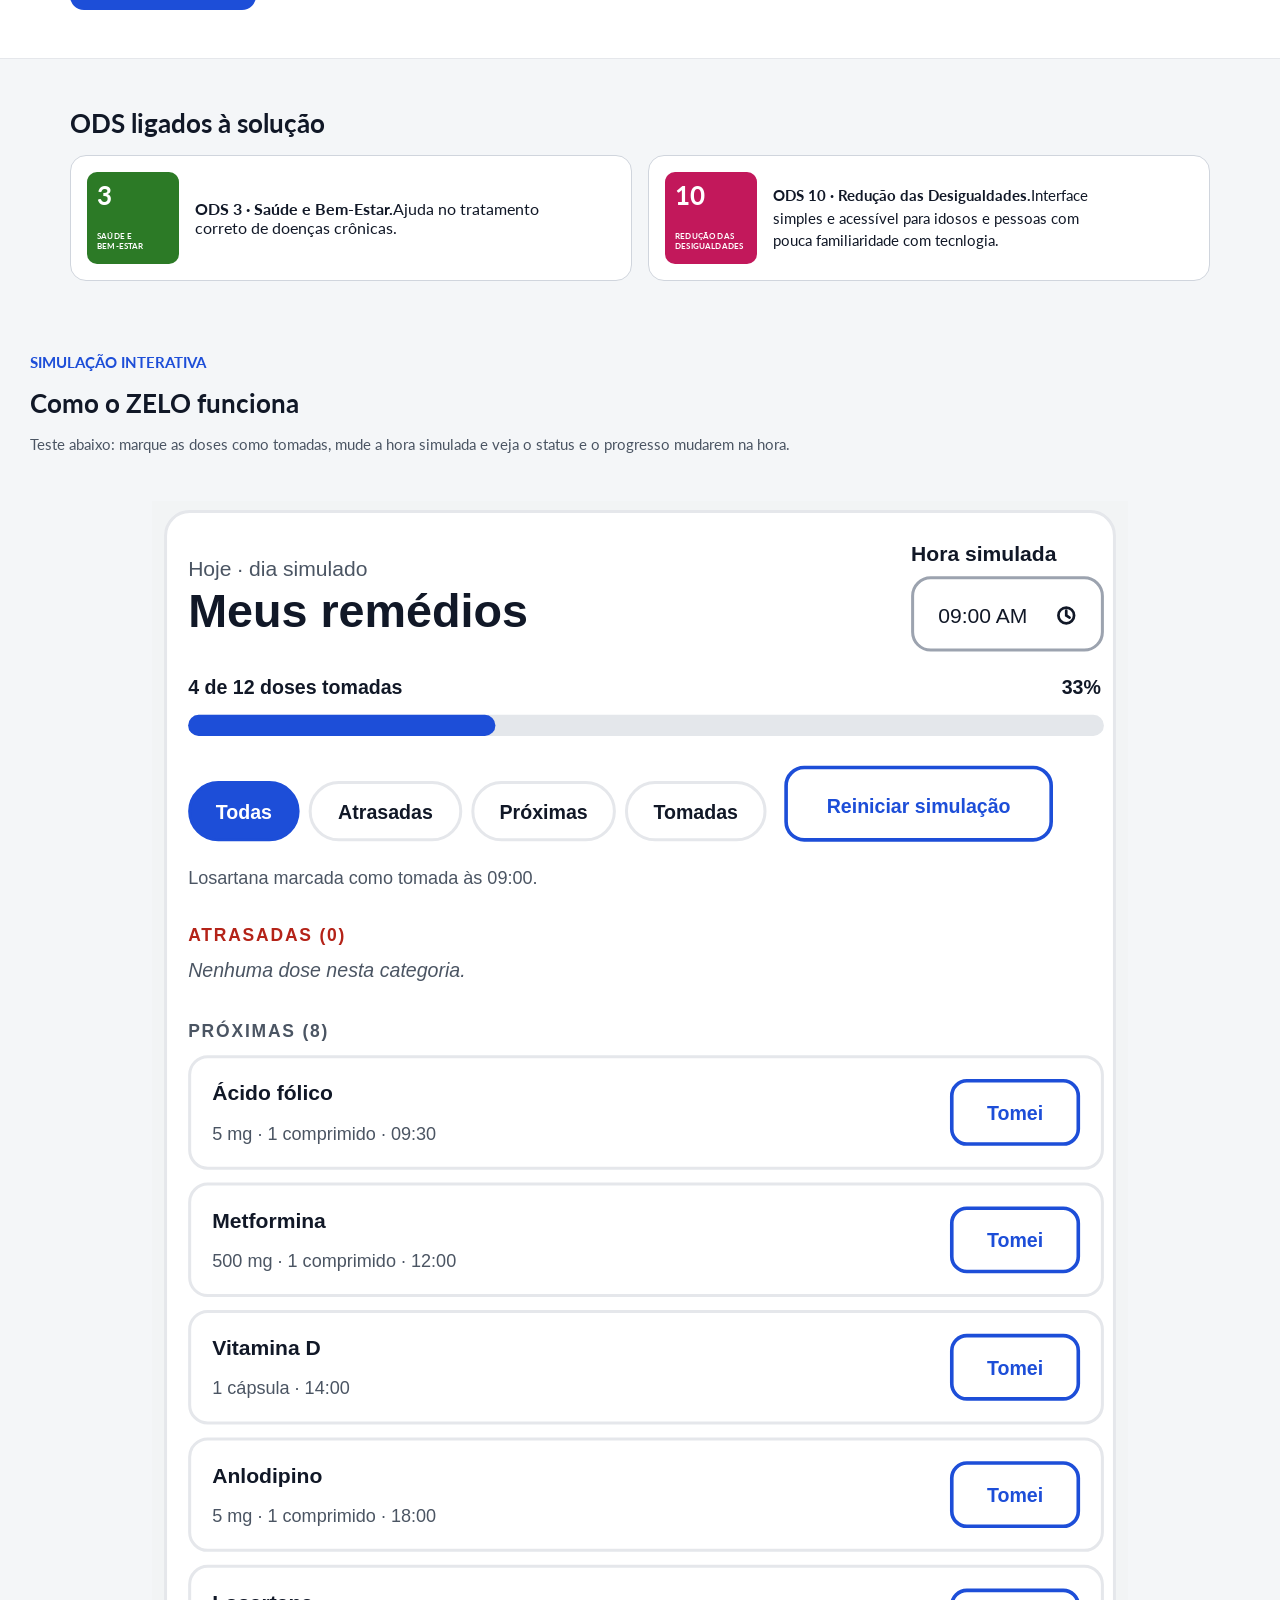
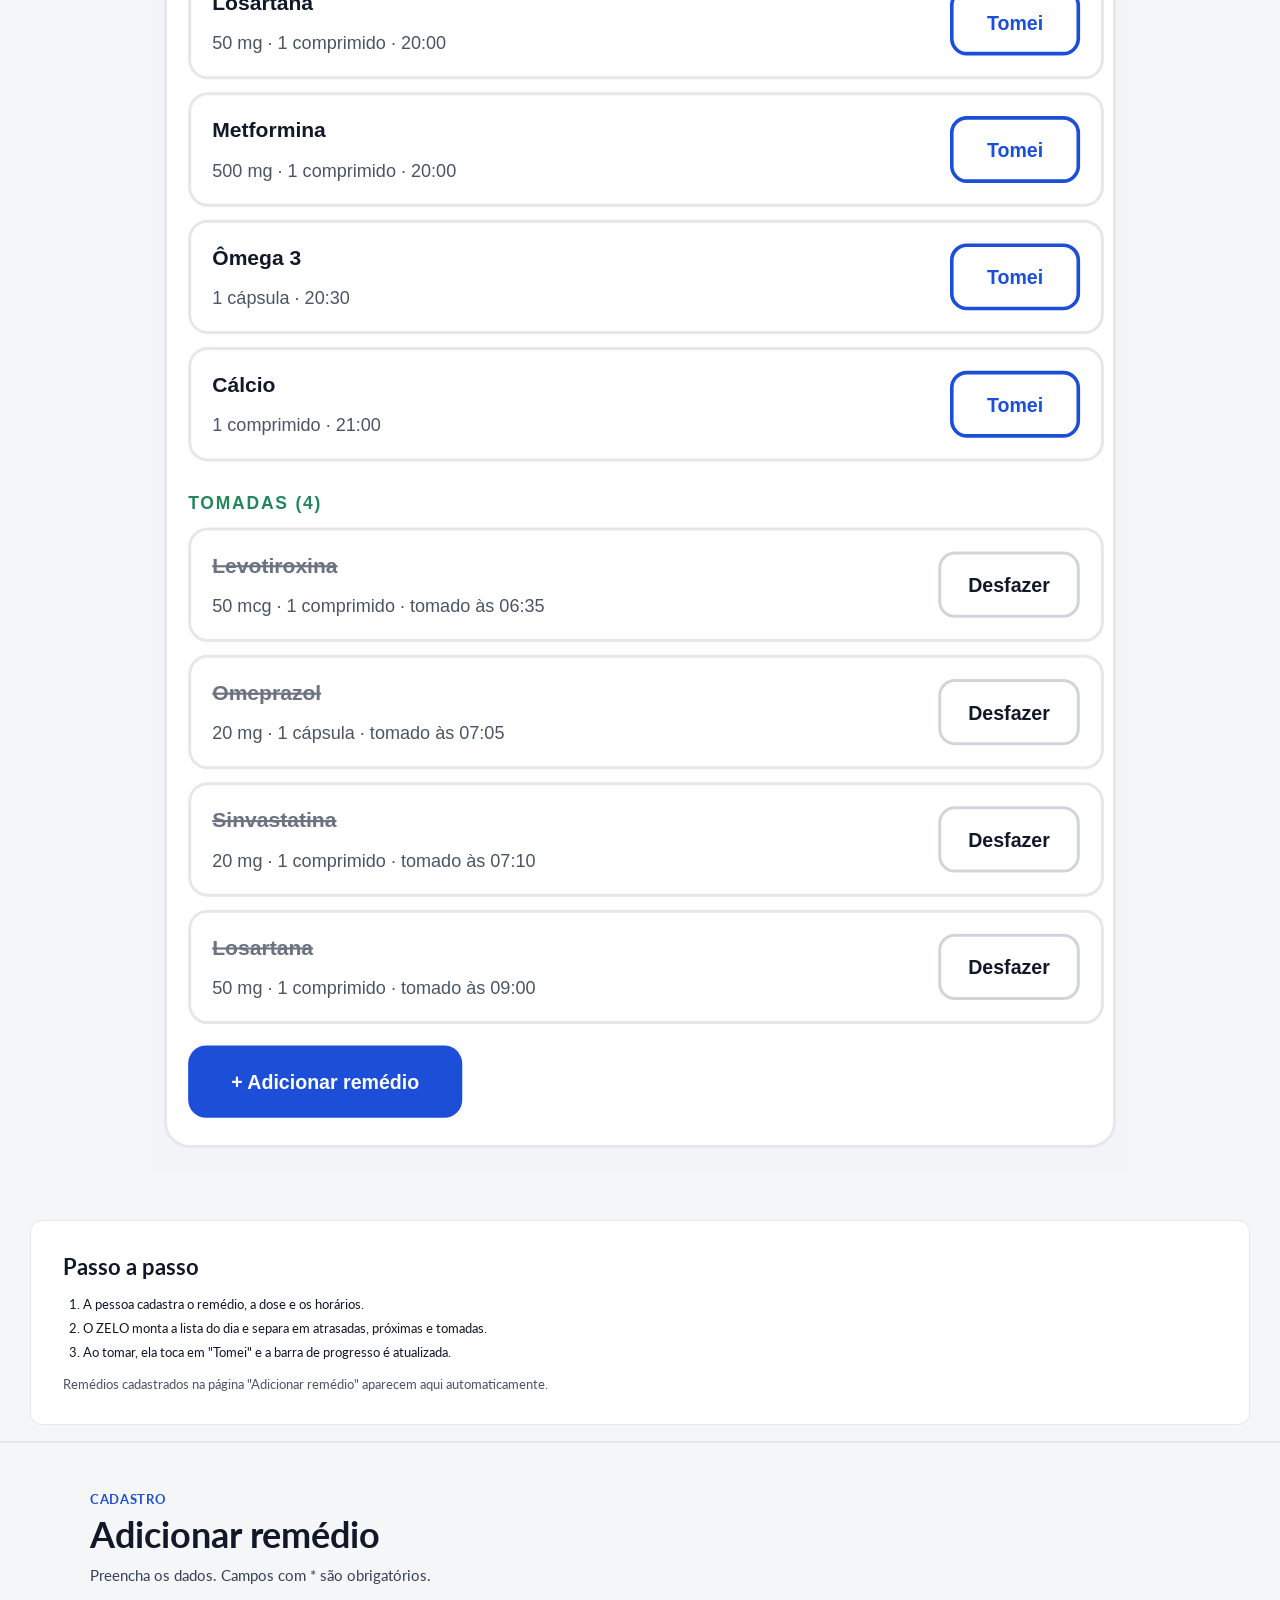
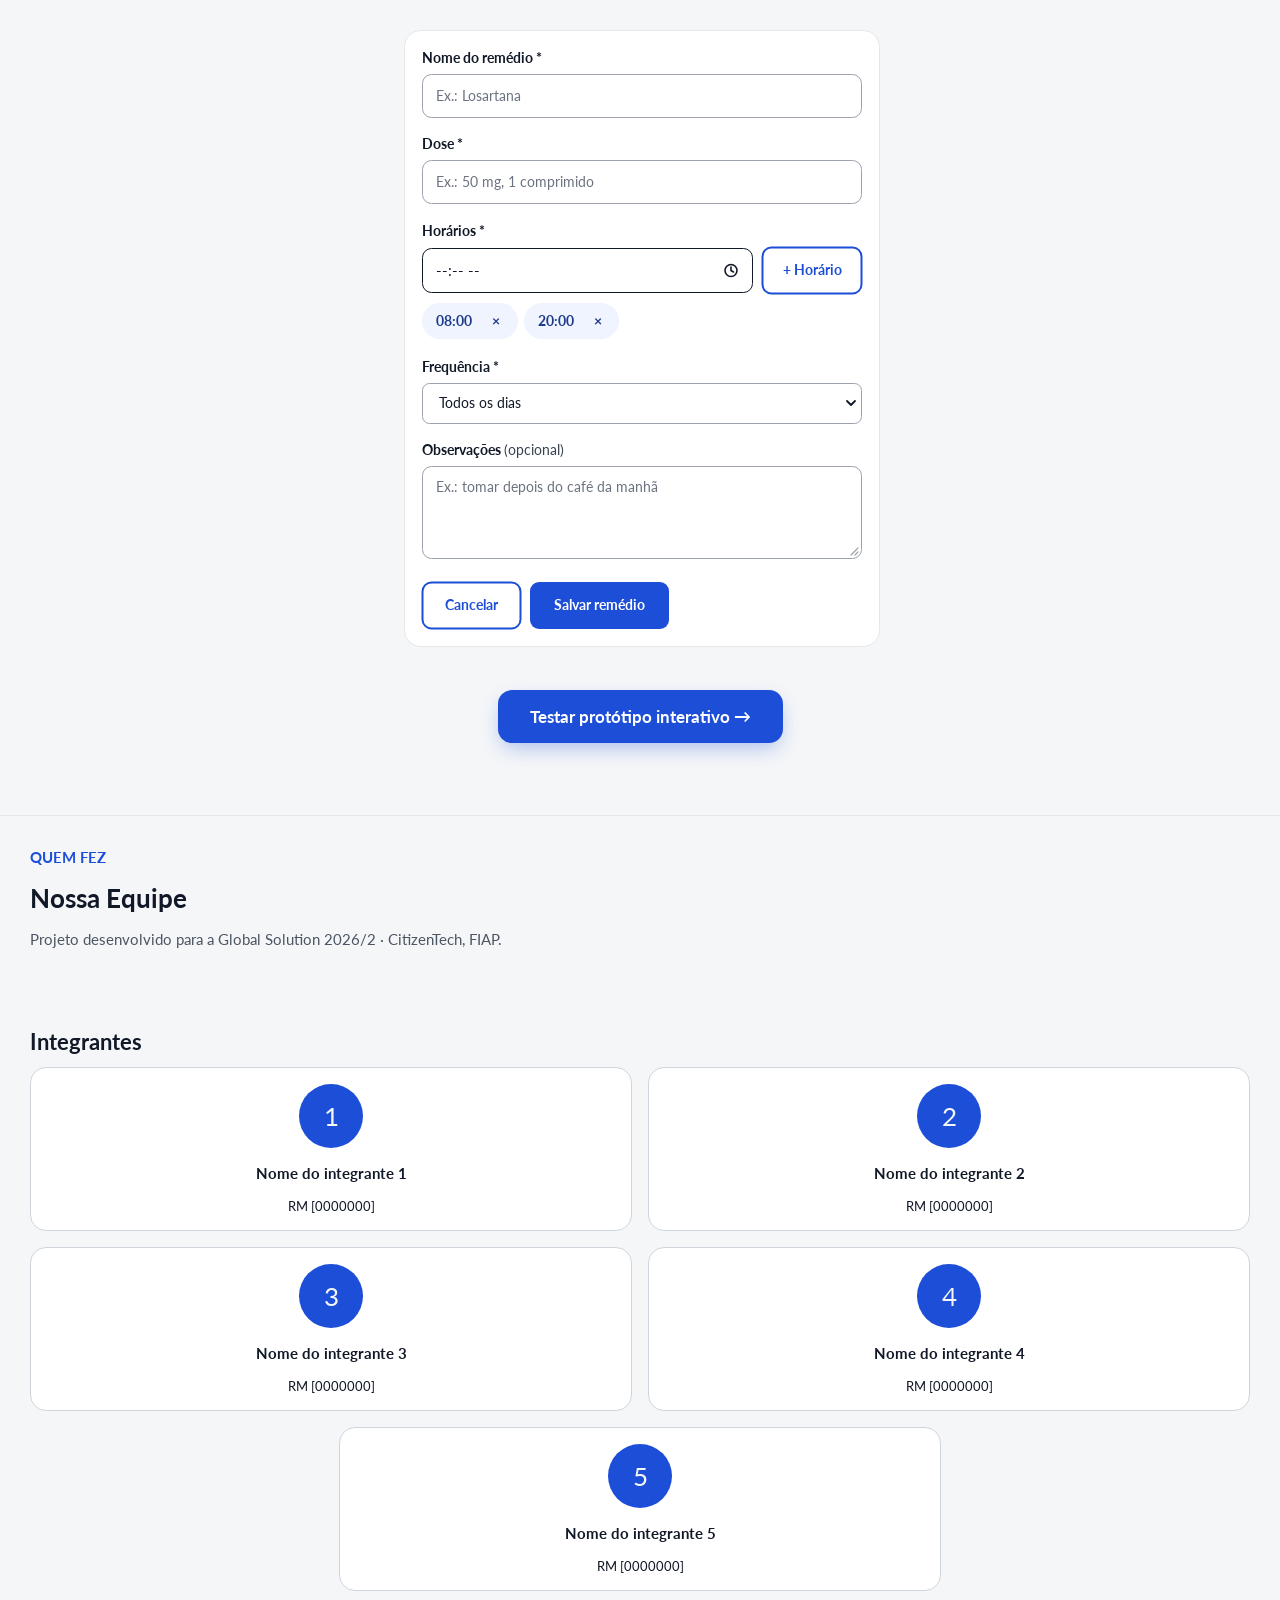
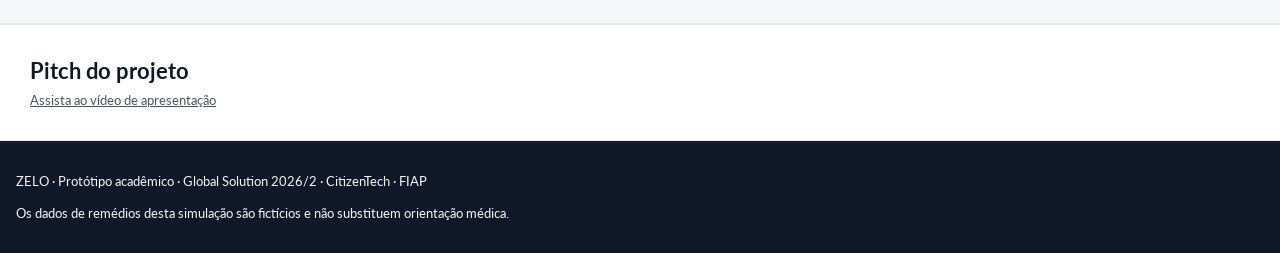
==== commit 6a2fac62: "Section Nossa Equipe; Section Pitch Video; Footer da página" ====
--- a/index.html
+++ b/index.html
@@ -234,6 +234,55 @@
           </div>
         </div>
       </section>
+      <section class="container-site-7">
+        <div class="box-1-section-7">
+            <div class="box-1-div-1">
+                <h6>QUEM FEZ</h6>
+                <h2>Nossa Equipe</h2>
+                <p>Projeto desenvolvido para a Global Solution 2026/2 · CitizenTech, FIAP.</p>
+            </div>
+            <div class="box-2-div-1">
+                <h4>Integrantes</h4>
+                <div class="gridbox-div-1">
+                    <div class="card-integrante">
+                        <p class="numero-integrante">1</p>
+                        <p class="nome-integrante">Nome do integrante 1</p>
+                        <p class="rm-integrante">RM [0000000]</p>
+                    </div>
+                    <div class="card-integrante">
+                        <p class="numero-integrante">2</p>
+                        <p class="nome-integrante">Nome do integrante 2</p>
+                        <p class="rm-integrante">RM [0000000]</p>   
+                    </div>
+                    <div class="card-integrante">
+                        <p class="numero-integrante">3</p>
+                        <p class="nome-integrante">Nome do integrante 3</p>
+                        <p class="rm-integrante">RM [0000000]</p>
+                    </div>
+                    <div class="card-integrante">
+                        <p class="numero-integrante">4</p>
+                        <p class="nome-integrante">Nome do integrante 4</p>
+                        <p class="rm-integrante">RM [0000000]</p>
+                    </div>
+                    <div class="card-integrante">
+                        <p class="numero-integrante">5</p>
+                        <p class="nome-integrante">Nome do integrante 5</p>
+                        <p class="rm-integrante">RM [0000000]</p>
+                    </div>
+                </div>
+            </div>
+        </div>
+    </section>
+    <section class="container-pitch">
+        <div class="box-pitch">
+            <h4>Pitch do projeto</h4>
+            <a href="#">Assista ao vídeo de apresentação</a>
+        </div>
+    </section>
     </main>
+    <footer>
+        <p>ZELO · Protótipo acadêmico · Global Solution 2026/2 · CitizenTech · FIAP</p>
+        <p>Os dados de remédios desta simulação são fictícios e não substituem orientação médica.</p>
+    </footer>
   </body>
 </html>
--- a/css/landing.css
+++ b/css/landing.css
@@ -545,6 +545,7 @@
 
 .cadastro-svg-wrapper {
     display: flex;
+    flex-direction: column;
     justify-content: center;
     align-items: center;
     width: 100%;
@@ -583,4 +584,118 @@
     background-color: var(--cor-primaria-escura);
     transform: translateY(-2px);
     box-shadow: 0 12px 24px -4px rgba(30, 58, 138, 0.45);
+}
+
+/* ======================================================== 
+ Section 7*/
+
+ .container-site-7 {
+    display: flex;
+    flex-direction: column;
+    margin: 0 auto;
+    padding: 2rem 30px;
+    border-top: var(--borda-section);
+    border-bottom: var(--borda-section);
+    .box-1-section-7 {
+        display: flex;
+        flex-direction: column;
+        gap: 5rem;
+        .box-1-div-1 {
+            display: flex;
+            flex-direction: column;
+            gap: var(--gap-1);
+            h6 {
+                color: var(--cor-primaria);
+                font-size: var(--tamanho-texto);
+            }
+            h2 {
+                font-size: var(--tamanho-titulo);
+            }
+            p {
+                font-size: var(--tamanho-texto);
+                color: var(--cor-texto-suave);
+            }
+        }
+    }
+    .box-2-div-1 {
+        display: flex;
+        flex-direction: column;
+        gap: 0.75rem;
+        h4 {
+            font-size: var(--tamanho-titulo-tela);
+        }
+        .gridbox-div-1 {
+            display: grid;
+            grid-template-columns: repeat(4, 1fr);
+            gap: var(--gap-1);
+            .card-integrante {
+                grid-column: span 2;
+                background-color: var(--cor-superficie);
+                border: 1px solid var(--cor-borda-input);
+                border-radius: 16px;
+                padding: var(--pd-1);
+                display: flex;
+                flex-direction: column;
+                justify-content: center;
+                align-items: center;
+                gap: var(--gap-1);
+                .numero-integrante {
+                    background-color: var(--cor-primaria);
+                    padding: 0.5rem;
+                    aspect-ratio: 1;
+                    width: 4rem;
+                    border-radius: 50%;
+                    text-align: center;
+                    align-content: center;
+                    color: var(--cor-fundo);
+                    font-size: var(--tamanho-titulo);
+                }
+                .nome-integrante {
+                    font-size: var(--tamanho-texto);
+                    font-weight: var(--lato-bold);
+                }
+                .rm-integrante {
+                    font-size: var(--tamanho-etiqueta);
+                }
+            }
+            .card-integrante:last-child {
+               grid-column: 2 / 4;
+            }
+        }
+    }
+}
+
+.container-pitch {
+    display: flex;
+    flex-direction: column;
+    margin: 0 auto;
+    padding: 2rem 30px;
+    border-top: var(--borda-section);
+    border-bottom: var(--borda-section);
+    background-color: var(--cor-superficie);
+    .box-pitch {
+        display: flex;
+        flex-direction: column;
+        gap: 0.5rem;
+        h4 {
+            font-size: var(--tamanho-titulo-tela);
+        }
+        a {
+            font-size: var(--tamanho-etiqueta);
+            color: var(--cor-texto-suave);
+        }
+    }
+}
+
+footer {
+    display: flex;
+    flex-direction: column;
+    gap: 1rem;
+    background-color: var(--cor-texto);
+    padding: 2rem 1rem;
+    
+    p {
+        color: var(--cor-fundo);
+        font-size: var(--tamanho-etiqueta);
+    }
 }
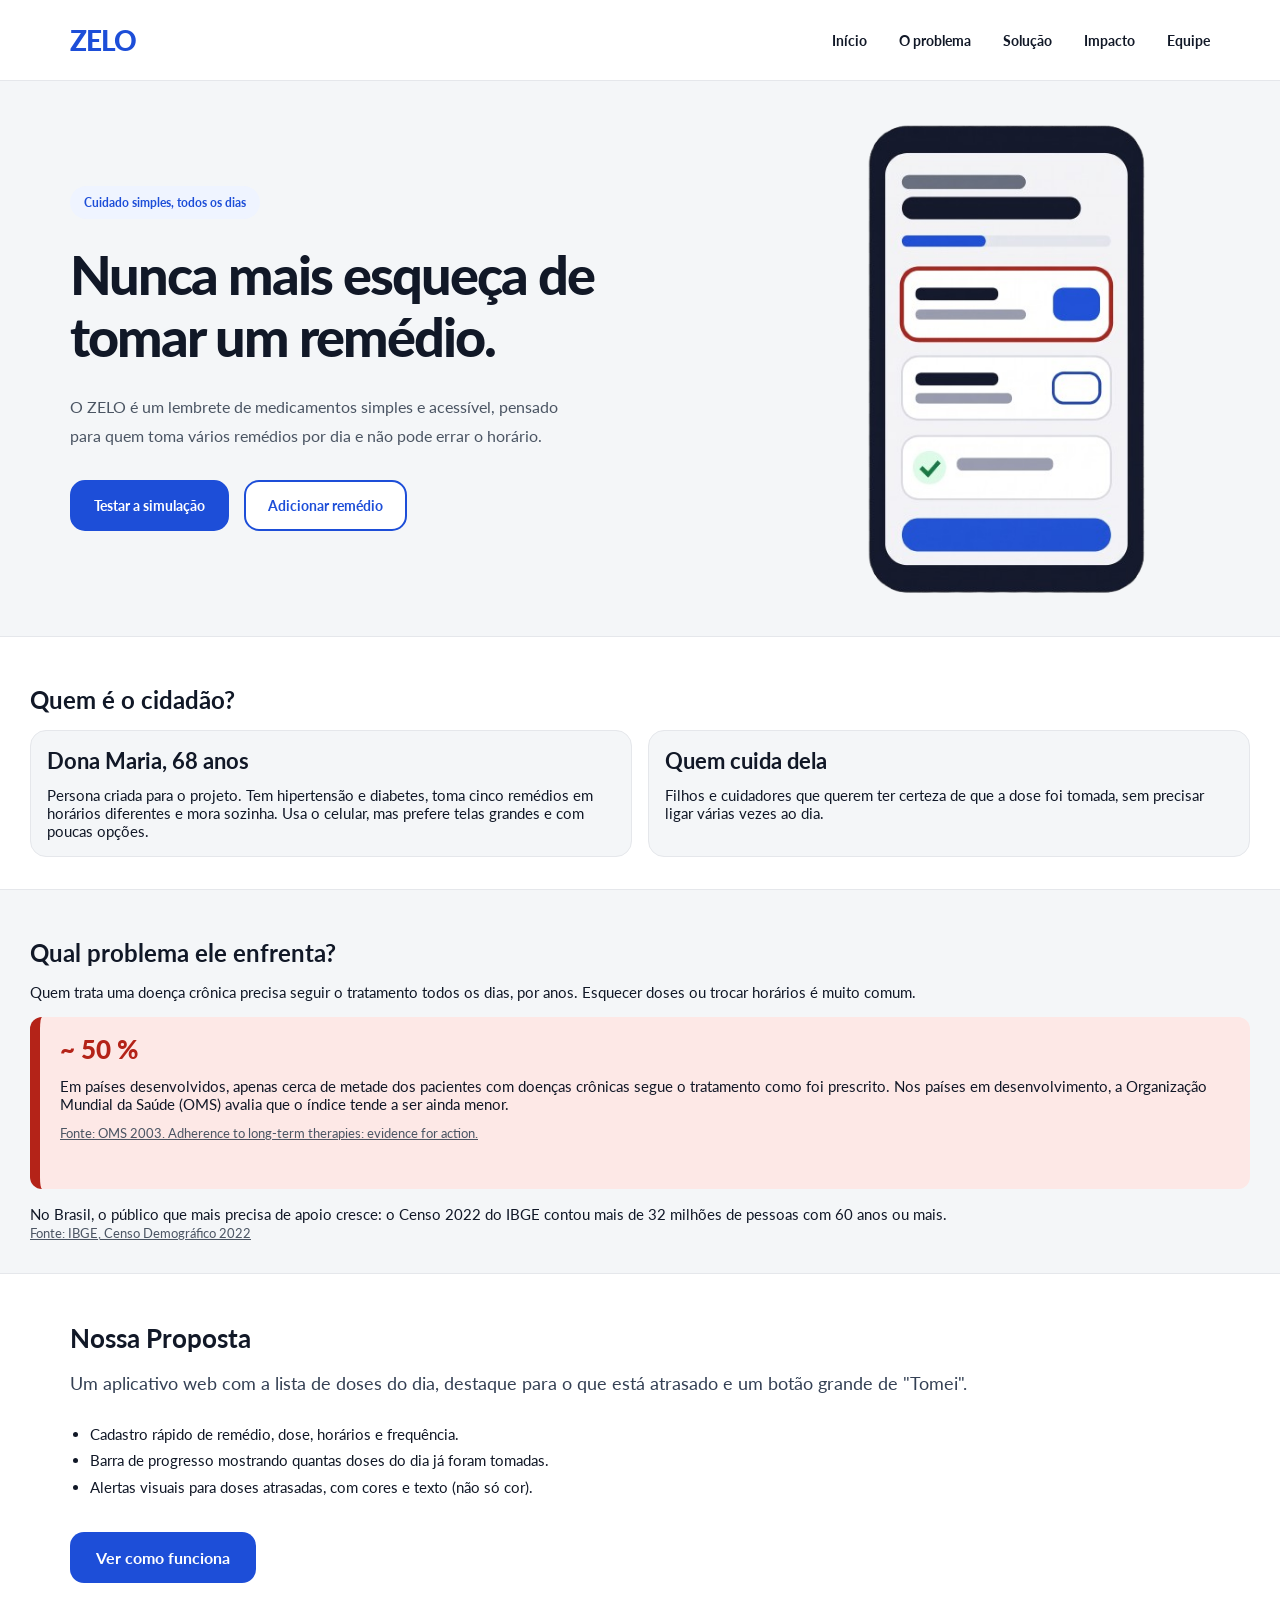
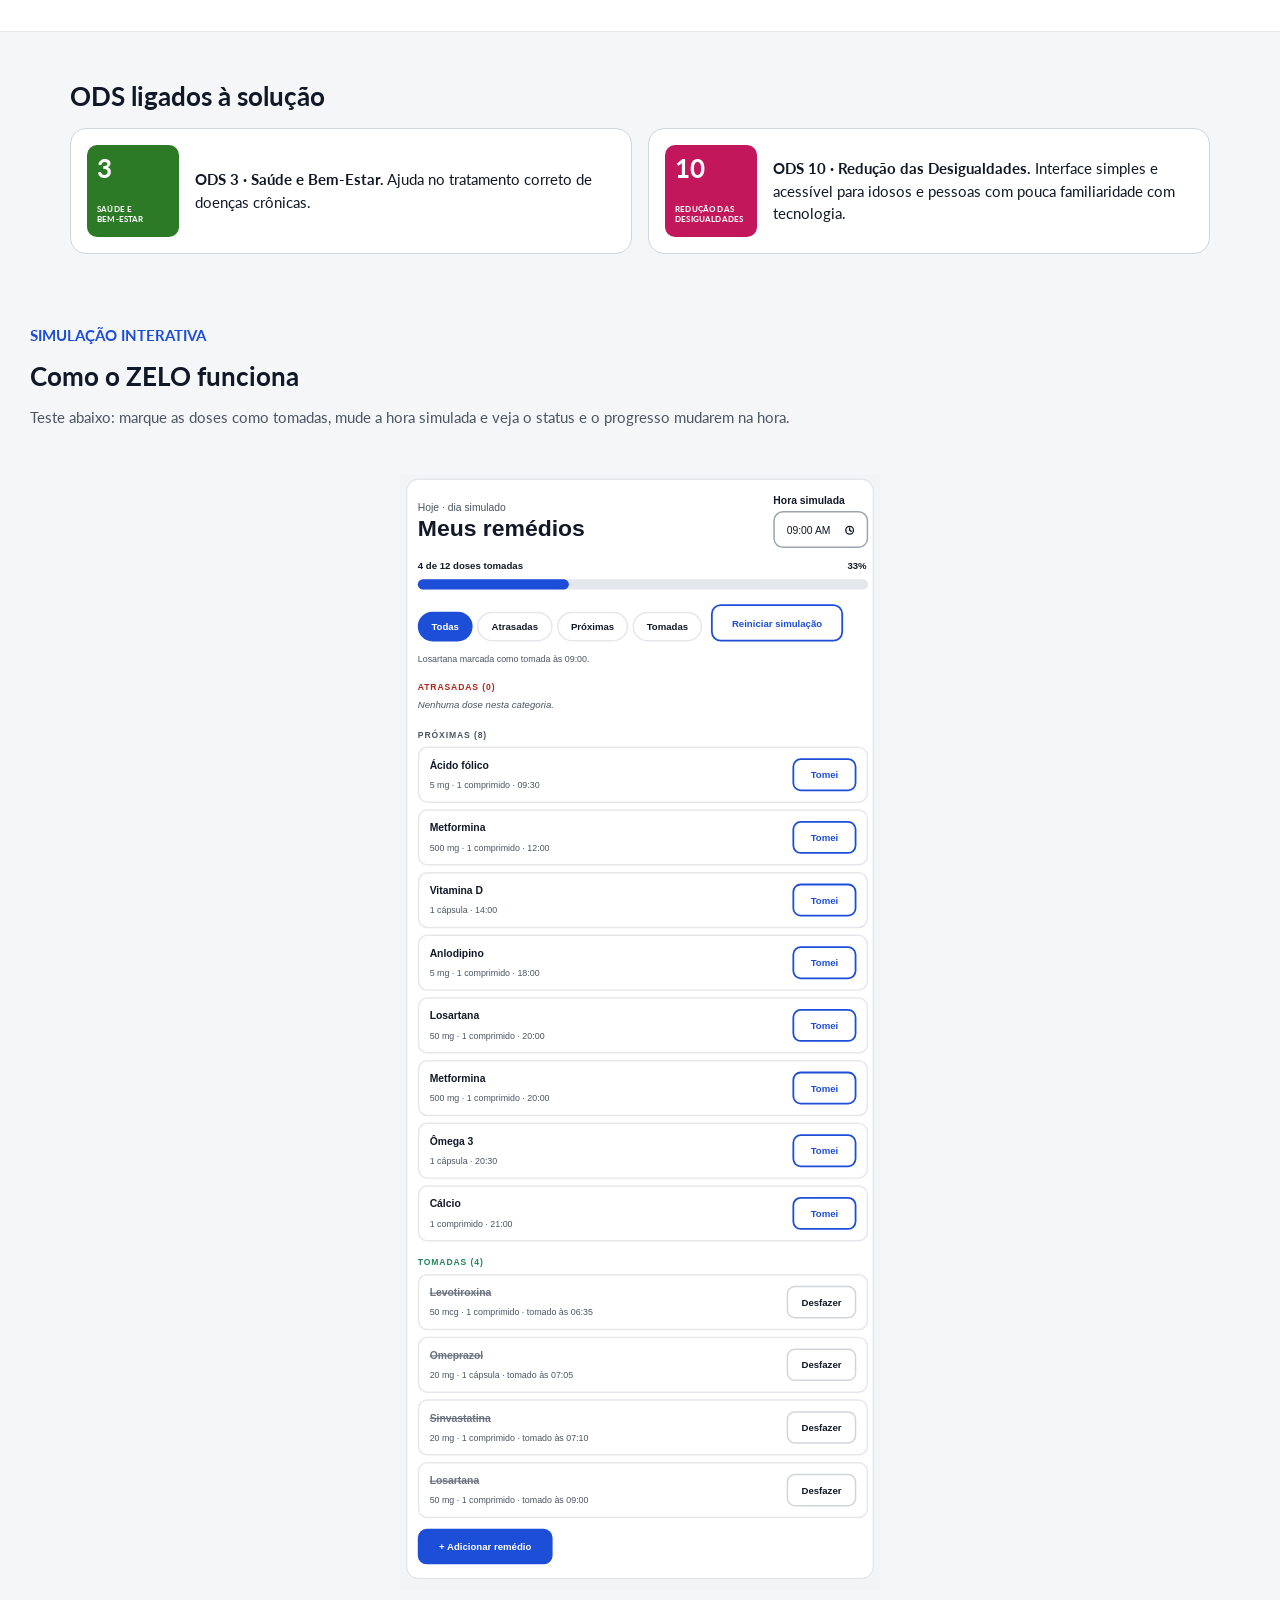
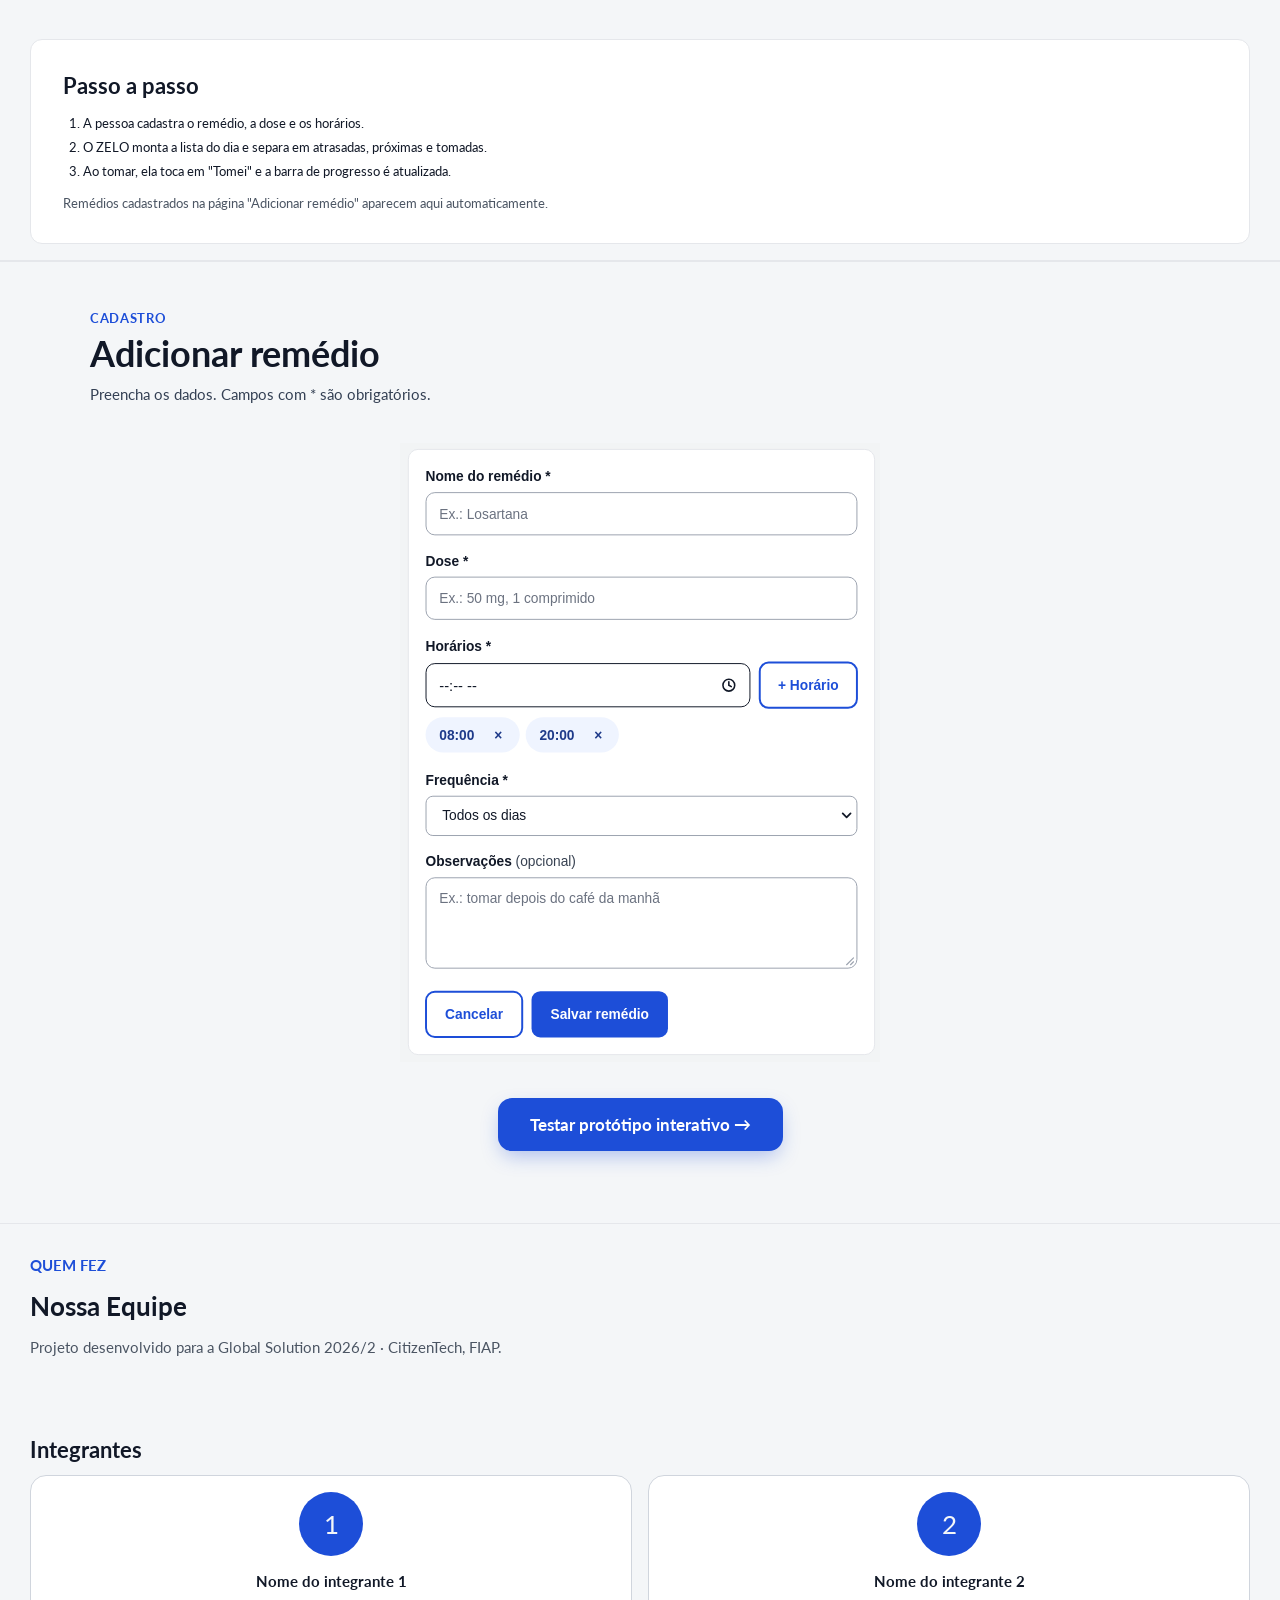
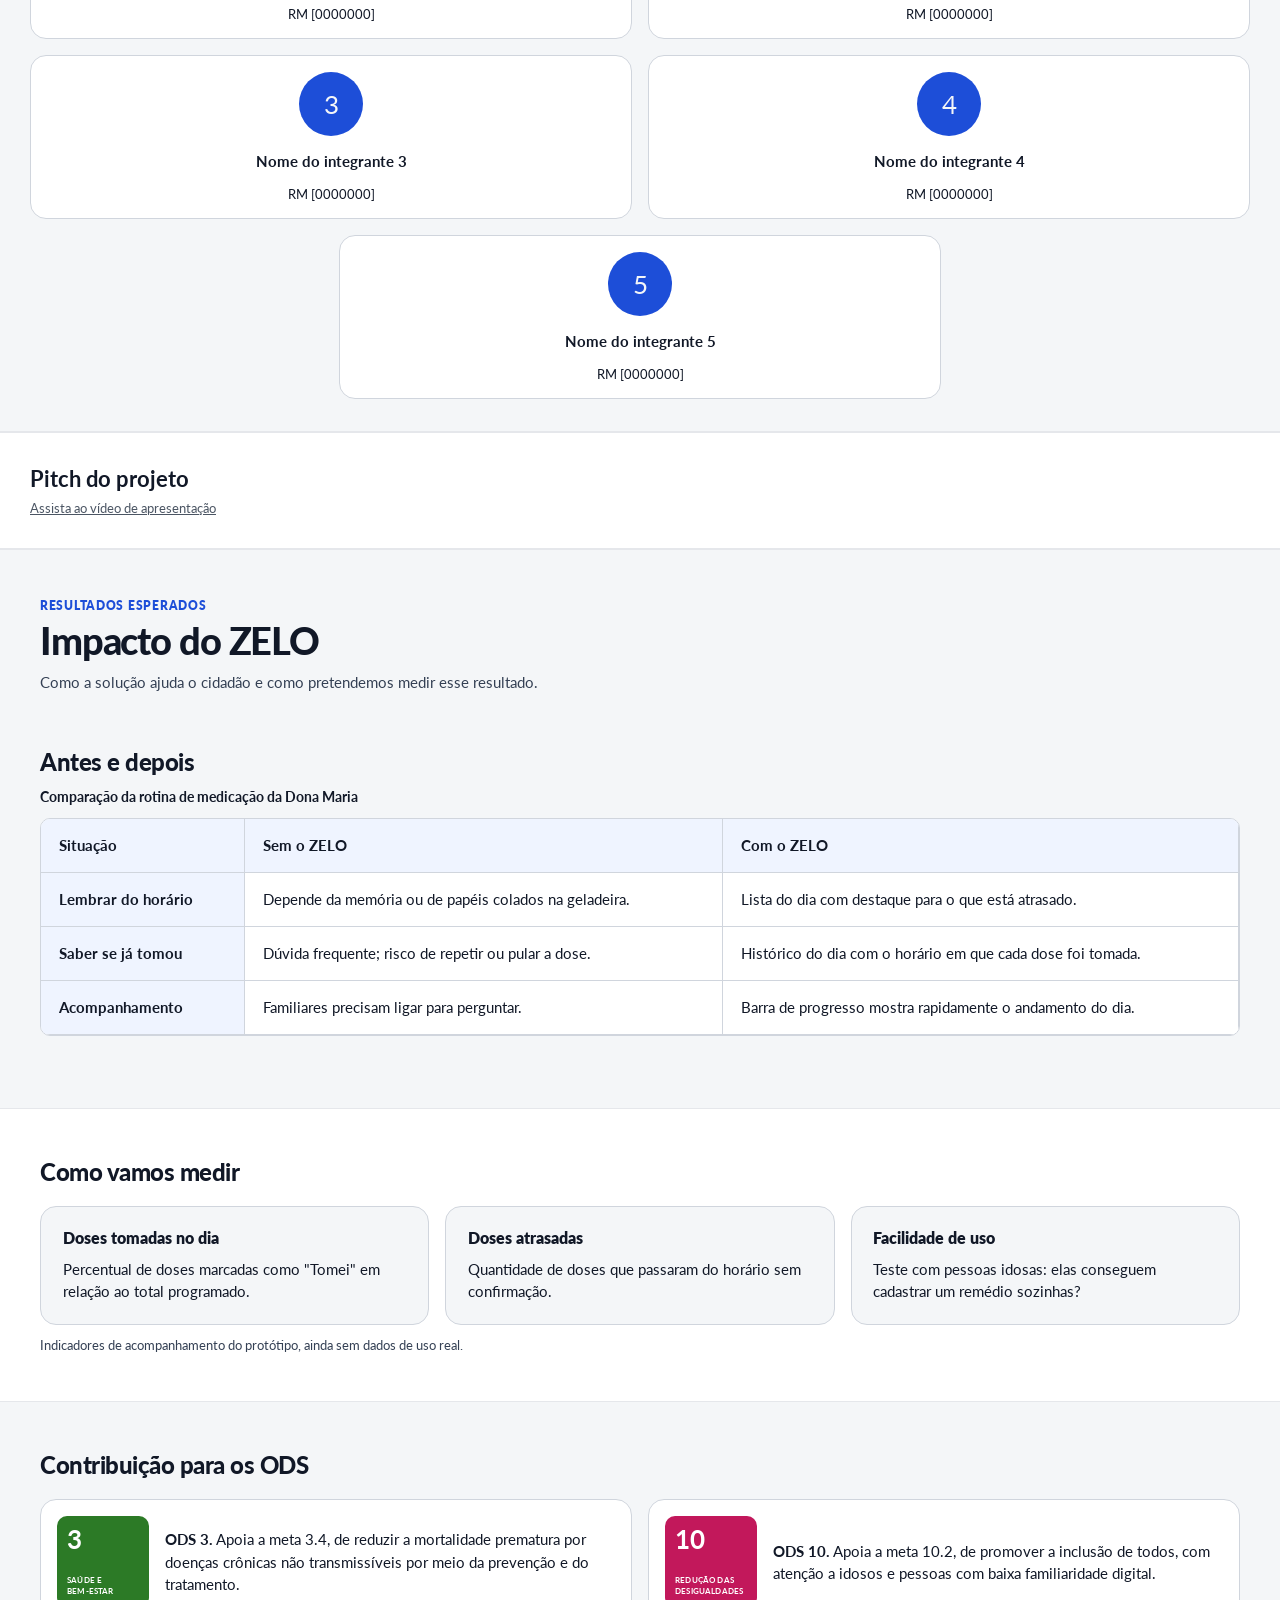
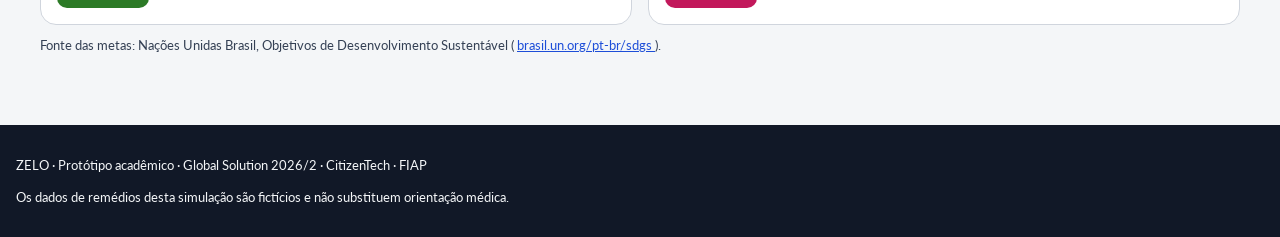
==== commit 51094dd0: "Salva minhas alterações" ====
--- a/index.html
+++ b/index.html
@@ -1,288 +1,666 @@
+
 <!DOCTYPE html>
 <html lang="pt-br">
-  <head>
+
+<head>
     <meta charset="UTF-8" />
     <meta name="viewport" content="width=device-width, initial-scale=1.0" />
-    <title>
-      ZELO | Cuidado que acompanha você
-    </title>
+
+    <title>ZELO | Cuidado que acompanha você</title>
+
     <link rel="preconnect" href="https://fonts.googleapis.com" />
     <link rel="preconnect" href="https://fonts.gstatic.com" crossorigin />
-    <link href="https://fonts.googleapis.com/css2?family=Lato:wght@400;500;700;900&display=swap" rel="stylesheet" />
+
+    <link
+        href="https://fonts.googleapis.com/css2?family=Lato:wght@400;500;700;900&display=swap"
+        rel="stylesheet"
+    />
+
     <link rel="stylesheet" href="./css/landing.css" />
-  </head>
-  <body>
+</head>
+
+<body>
+
+    <!-- CABEÇALHO -->
     <header class="site-header">
-      <div class="container-site"><a href="#inicio" class="logo">ZELO</a>
-        <nav class="site-nav"><a href="#inicio">Início</a><a href="#problema">O problema</a><a href="#solucao">Solução</a><a href="#impacto">Impacto</a><a href="#equipe">Equipe</a>
-        </nav>
-      </div>
+        <div class="container-site">
+
+            <a href="#inicio" class="logo">ZELO</a>
+
+            <nav class="site-nav">
+                <a href="#inicio">Início</a>
+                <a href="#problema">O problema</a>
+                <a href="#solucao">Solução</a>
+                <a href="#impacto">Impacto</a>
+                <a href="#equipe">Equipe</a>
+            </nav>
+
+        </div>
     </header>
+
     <main>
-      <section class="hero" id="inicio">
-        <div class="container-site">
-          <div class="hero-image"><img src="./images/celular.png" alt="imagem de um celular" />
-          </div>
-          <div class="hero-content"><span class="hero-tag">Cuidado simples, todos os dias</span>
-            <h1>
-              Nunca mais esqueça de tomar um remédio.
-            </h1>
-            <p>
-              O ZELO é um lembrete de medicamentos simples e acessível, pensado para quem toma vários remédios por dia e não pode errar o horário.
-            </p>
-            <div class="hero-buttons"><a href="solucao.html" class="btn-primary">Testar a simulação</a><a href="adicionar.html" class="btn-secondary">Adicionar remédio</a>
-            </div>
-          </div>
-        </div>
-      </section>
-      <section class="container-site-1">
-        <h2>
-          Quem é o cidadão?
-        </h2>
-        <div class="box-1-section-1">
-          <div>
-            <h3>
-              Dona Maria, 68 anos
-            </h3>
-            <p>
-              Persona criada para o projeto. Tem hipertensão e diabetes, toma cinco remédios em horários diferentes e mora sozinha. Usa o celular, mas prefere telas grandes e com poucas opções.
-            </p>
-          </div>
-          <div>
-            <h3>
-              Quem cuida dela
-            </h3>
-            <p>
-              Filhos e cuidadores que querem ter certeza de que a dose foi tomada, sem precisar ligar várias vezes ao dia.
-            </p>
-          </div>
-        </div>
-      </section>
-      <section class="container-site-2">
-        <div class="box-1-section-2">
-          <h2>
-            Qual problema ele enfrenta?
-          </h2>
-          <p>
-            Quem trata uma doença crônica precisa seguir o tratamento todos os dias, por anos. Esquecer doses ou trocar horários é muito comum.
-          </p>
-        </div>
-        <div class="box-2-section-2">
-          <h2>
-            ~ 50 %
-          </h2>
-          <p>
-            Em países desenvolvidos, apenas cerca de metade dos pacientes com doenças crônicas segue o tratamento como foi prescrito. Nos países em desenvolvimento, a Organização Mundial da Saúde - OMS avalia que o índice tende a ser ainda menor.
-          </p>
-          <a href="iris.who.int/handle/10665/42682"><span>Fonte: OMS 2003. Adherence to long-term therapies: evidence for action.</span></a>
-        </div>
-        <div class="box-3-section-2">
-          <p>No Brasil, o público que mais precisa de apoio cresce: o Censo 2022 do IBGE contou mais de 32 milhões de pessoas com 60 anos ou mais.<br /><a href="https://censo2022.ibge.gov.br/">Fonte: IBGE, Censo Demográfico 2022</a>
-          </p>
-        </div>
-      </section>
-      <section class="proposta-section">
-        <div class="container-proposta">
-          <h1 class="titulo-proposta">
-            Nossa Proposta
-          </h1>
-          <p class="subtitulo-proposta">Uma aplicativo web com a lista de doses do dia, destaque para o que está<br />atrasado e um botão grande de "Tomei".
-          </p>
-          <ul class="lista-features">
-            <li>
-              Cadastro rápido de remédio, dose horários e frequência.
-            </li>
-            <li>
-              Barra de progresso mostrando quantas doses do diajá foram tomadas
-            </li>
-            <li>
-              Alertas visuais para doses atrasadas, com cores e texto (não só cor).
-            </li>
-          </ul>
-          <a href="#" class="btn-proposta">Ver como funciona</a>
-        </div>
-      </section>
-      <section class="ods-section">
-        <div class="container-proposta">
-          <h2 class="titulo-proposta">
-            ODS ligados à solução
-          </h2>
-          <div class="ods-grid">
-            <div class="ods-card">
-              <div class="ods-badge ods-3"><span class="ods-number">3</span><span class="ods-label">SAÚDE E<br />BEM-ESTAR</br></span>
-              </div>
-              <p class="ods description"><strong>ODS 3 · Saúde e Bem-Estar.</strong>Ajuda no tratamento<br />correto de doenças crônicas.
-              </p>
-            </div>
-            <div class="ods-card">
-              <div class="ods-badge ods-10"><span class="ods-number">10</span><span class="ods-label">REDUÇÃO DAS<br />DESIGUALDADES</span>
-              </div>
-              <p class="ods-description"><strong>ODS 10 · Redução das Desigualdades.</strong>Interface<br />simples e acessível para idosos e pessoas com<br />pouca familiaridade com tecnlogia.
-              </p>
-            </div>
-          </div>
-        </div>
-      </section>
-      <section>
-      </section>
-
-        <section class="container-site-5">
+
+        <!-- HERO -->
+        <section class="hero" id="inicio">
+            <div class="container-site">
+
+                <div class="hero-image">
+                    <img
+                        src="./images/celular.png"
+                        alt="Imagem de um celular apresentando o ZELO"
+                    />
+                </div>
+
+                <div class="hero-content">
+
+                    <span class="hero-tag">
+                        Cuidado simples, todos os dias
+                    </span>
+
+                    <h1>
+                        Nunca mais esqueça de tomar um remédio.
+                    </h1>
+
+                    <p>
+                        O ZELO é um lembrete de medicamentos simples e acessível,
+                        pensado para quem toma vários remédios por dia e não pode
+                        errar o horário.
+                    </p>
+
+                    <div class="hero-buttons">
+                        <a href="solucao.html" class="btn-primary">
+                            Testar a simulação
+                        </a>
+
+                        <a href="adicionar.html" class="btn-secondary">
+                            Adicionar remédio
+                        </a>
+                    </div>
+
+                </div>
+            </div>
+        </section>
+
+        <!-- QUEM É O CIDADÃO -->
+        <section class="container-site-1">
+
+            <h2>Quem é o cidadão?</h2>
+
+            <div class="box-1-section-1">
+
+                <div>
+                    <h3>Dona Maria, 68 anos</h3>
+
+                    <p>
+                        Persona criada para o projeto. Tem hipertensão e diabetes,
+                        toma cinco remédios em horários diferentes e mora sozinha.
+                        Usa o celular, mas prefere telas grandes e com poucas opções.
+                    </p>
+                </div>
+
+                <div>
+                    <h3>Quem cuida dela</h3>
+
+                    <p>
+                        Filhos e cuidadores que querem ter certeza de que a dose
+                        foi tomada, sem precisar ligar várias vezes ao dia.
+                    </p>
+                </div>
+
+            </div>
+        </section>
+
+        <!-- PROBLEMA -->
+        <section class="container-site-2" id="problema">
+
+            <div class="box-1-section-2">
+
+                <h2>Qual problema ele enfrenta?</h2>
+
+                <p>
+                    Quem trata uma doença crônica precisa seguir o tratamento
+                    todos os dias, por anos. Esquecer doses ou trocar horários
+                    é muito comum.
+                </p>
+
+            </div>
+
+            <div class="box-2-section-2">
+
+                <h2>~ 50 %</h2>
+
+                <p>
+                    Em países desenvolvidos, apenas cerca de metade dos pacientes
+                    com doenças crônicas segue o tratamento como foi prescrito.
+                    Nos países em desenvolvimento, a Organização Mundial da Saúde
+                    (OMS) avalia que o índice tende a ser ainda menor.
+                </p>
+
+                <a href="https://iris.who.int/handle/10665/42682">
+                    <span>
+                        Fonte: OMS 2003. Adherence to long-term therapies:
+                        evidence for action.
+                    </span>
+                </a>
+
+            </div>
+
+            <div class="box-3-section-2">
+
+                <p>
+                    No Brasil, o público que mais precisa de apoio cresce:
+                    o Censo 2022 do IBGE contou mais de 32 milhões de pessoas
+                    com 60 anos ou mais.
+                    <br />
+
+                    <a href="https://censo2022.ibge.gov.br/">
+                        Fonte: IBGE, Censo Demográfico 2022
+                    </a>
+                </p>
+
+            </div>
+        </section>
+
+        <!-- NOSSA PROPOSTA -->
+        <section class="proposta-section" id="solucao">
+
+            <div class="container-proposta">
+
+                <h1 class="titulo-proposta">
+                    Nossa Proposta
+                </h1>
+
+                <p class="subtitulo-proposta">
+                    Um aplicativo web com a lista de doses do dia, destaque
+                    para o que está atrasado e um botão grande de "Tomei".
+                </p>
+
+                <ul class="lista-features">
+
+                    <li>
+                        Cadastro rápido de remédio, dose, horários e frequência.
+                    </li>
+
+                    <li>
+                        Barra de progresso mostrando quantas doses do dia
+                        já foram tomadas.
+                    </li>
+
+                    <li>
+                        Alertas visuais para doses atrasadas, com cores e texto
+                        (não só cor).
+                    </li>
+
+                </ul>
+
+                <a href="#simulacao" class="btn-proposta">
+                    Ver como funciona
+                </a>
+
+            </div>
+        </section>
+
+        <!-- ODS LIGADOS À SOLUÇÃO -->
+        <section class="ods-section">
+
+            <div class="container-proposta">
+
+                <h2 class="titulo-proposta">
+                    ODS ligados à solução
+                </h2>
+
+                <div class="ods-grid">
+
+                    <div class="ods-card">
+
+                        <div class="ods-badge ods-3">
+
+                            <span class="ods-number">3</span>
+
+                            <span class="ods-label">
+                                SAÚDE E<br />BEM-ESTAR
+                            </span>
+
+                        </div>
+
+                        <p class="ods-description">
+                            <strong>ODS 3 · Saúde e Bem-Estar.</strong>
+                            Ajuda no tratamento correto de doenças crônicas.
+                        </p>
+
+                    </div>
+
+                    <div class="ods-card">
+
+                        <div class="ods-badge ods-10">
+
+                            <span class="ods-number">10</span>
+
+                            <span class="ods-label">
+                                REDUÇÃO DAS<br />DESIGUALDADES
+                            </span>
+
+                        </div>
+
+                        <p class="ods-description">
+                            <strong>ODS 10 · Redução das Desigualdades.</strong>
+                            Interface simples e acessível para idosos e pessoas
+                            com pouca familiaridade com tecnologia.
+                        </p>
+
+                    </div>
+
+                </div>
+            </div>
+        </section>
+
+        <!-- SIMULAÇÃO -->
+        <section class="container-site-5" id="simulacao">
+
             <div class="box-1-section-5">
+
                 <h6>SIMULAÇÃO INTERATIVA</h6>
+
                 <h2>Como o ZELO funciona</h2>
-                <p>Teste abaixo: marque as doses como tomadas, mude a hora simulada e veja o
-                status e o progresso mudarem na hora.</p>
-            </div>
+
+                <p>
+                    Teste abaixo: marque as doses como tomadas, mude a hora
+                    simulada e veja o status e o progresso mudarem na hora.
+                </p>
+
+            </div>
+
             <div class="box-2-section-5">
-                <img src="./images/meus-remedios.svg" alt="Formulário Remédio">
-            </div>
+
+                <img
+                    style="width: 100%; max-width: 30rem; height: auto; display: block; margin: 0 auto;"
+                    src="./images/meus-remedios.svg"
+                    alt="Tela de meus remédios"
+                />
+
+            </div>
+
             <div class="box-3-section-5">
+
                 <h3>Passo a passo</h3>
+
                 <ol>
-                    <li>A pessoa cadastra o remédio, a dose e os horários.</li>
-                    <li>O ZELO monta a lista do dia e separa em atrasadas, próximas e tomadas.</li>
-                    <li>Ao tomar, ela toca em "Tomei" e a barra de progresso é atualizada.</li>
+
+                    <li>
+                        A pessoa cadastra o remédio, a dose e os horários.
+                    </li>
+
+                    <li>
+                        O ZELO monta a lista do dia e separa em atrasadas,
+                        próximas e tomadas.
+                    </li>
+
+                    <li>
+                        Ao tomar, ela toca em "Tomei" e a barra de progresso
+                        é atualizada.
+                    </li>
+
                 </ol>
-                <p>Remédios cadastrados na página "Adicionar remédio" aparecem aqui automaticamente.</p>
-            </div>
-        </section>
-                <section class="cadastro-preview-section">
-        <div class="container">
-          <div class="cadastro-header"><span class="cadastro-eyebrow">CADASTRO</span>
-            <h2 class="cadastro-title">
-              Adicionar remédio
-            </h2>
-            <p class="cadastro-subtitle">
-              Preencha os dados. Campos com * são obrigatórios.
-            </p>
-          </div>
-          <div class="cadastro-svg-wrapper">
-            <svg xmlns="http://www.w3.org/2000/svg" width="489" height="630" viewBox="0 0 489 630" font-family="Lato, 'Segoe UI', Roboto, Arial, sans-serif">
-              <rect x="8.5" y="6.5" width="475" height="616" rx="16" fill="#FFFFFF" stroke="#E5E7EB" />
-              <text x="26" y="39" font-size="14" font-weight="700" fill="#111827">
-                Nome do remédio *
-              </text>
-              <rect x="26.5" y="50.5" width="439" height="43" rx="9" fill="#FFFFFF" stroke="#9CA3AF" />
-              <text x="40" y="77" font-size="14" fill="#6B7280">
-                Ex.: Losartana
-              </text>
-              <text x="26" y="125" font-size="14" font-weight="700" fill="#111827">
-                Dose *
-              </text>
-              <rect x="26.5" y="136.5" width="439" height="43" rx="9" fill="#FFFFFF" stroke="#9CA3AF" />
-              <text x="40" y="163" font-size="14" fill="#6B7280">
-                Ex.: 50 mg, 1 comprimido
-              </text>
-              <text x="26" y="212" font-size="14" font-weight="700" fill="#111827">
-                Horários *
-              </text>
-              <rect x="26.5" y="224.5" width="330" height="44" rx="9" fill="#FFFFFF" stroke="#111827" />
-              <text x="40" y="252" font-size="15" fill="#111827">
-                --:-- --
-              </text>
-              <circle cx="335" cy="246.5" r="6" fill="none" stroke="#111827" stroke-width="1.6" />
-              <path d="M335 243 V246.5 L337.5 248" fill="none" stroke="#111827" stroke-width="1.6" stroke-linecap="round" />
-              <rect x="366.5" y="223.5" width="99" height="46" rx="9" fill="#FFFFFF" stroke="#1D4ED8" stroke-width="2" />
-              <text x="416" y="251" font-size="14" font-weight="700" fill="#1D4ED8" text-anchor="middle">
-                + Horário
-              </text>
-              <rect x="26" y="279" width="96" height="36" rx="18" fill="#EFF4FF" />
-              <text x="40" y="302" font-size="14" font-weight="700" fill="#1E3A8A">
-                08:00
-              </text>
-              <text x="100" y="302" font-size="14" font-weight="700" fill="#1E3A8A" text-anchor="middle">
-                ×
-              </text>
-              <rect x="128" y="279" width="95" height="36" rx="18" fill="#EFF4FF" />
-              <text x="142" y="302" font-size="14" font-weight="700" fill="#1E3A8A">
-                20:00
-              </text>
-              <text x="202" y="302" font-size="14" font-weight="700" fill="#1E3A8A" text-anchor="middle">
-                ×
-              </text>
-              <text x="26" y="348" font-size="14" font-weight="700" fill="#111827">
-                Frequência *
-              </text>
-              <rect x="26.5" y="359.5" width="439" height="40" rx="7" fill="#FFFFFF" stroke="#9CA3AF" />
-              <text x="43" y="384" font-size="14" fill="#111827">
-                Todos os dias
-              </text>
-              <path d="M455 377 L459 381 L463 377" fill="none" stroke="#111827" stroke-width="1.8" stroke-linecap="round" stroke-linejoin="round" transform="translate(-4 0)" />
-              <text x="26" y="431" font-size="14" font-weight="700" fill="#111827">
-                Observações
-                <tspan font-weight="400" fill="#374151">
-                  (opcional)
-                </tspan>
-              </text>
-              <rect x="26.5" y="442.5" width="439" height="92" rx="9" fill="#FFFFFF" stroke="#9CA3AF" />
-              <text x="40" y="468" font-size="14" fill="#6B7280">
-                Ex.: tomar depois do café da manhã
-              </text>
-              <path d="M455 531 L462 524 M459 531 L462 528" stroke="#9CA3AF" stroke-width="1.2" stroke-linecap="round" />
-              <rect x="26.5" y="558.5" width="98" height="46" rx="9" fill="#FFFFFF" stroke="#1D4ED8" stroke-width="2" />
-              <text x="75.5" y="586" font-size="14" font-weight="700" fill="#1D4ED8" text-anchor="middle">
-                Cancelar
-              </text>
-              <rect x="134" y="558" width="139" height="47" rx="9" fill="#1D4ED8" />
-              <text x="203.5" y="586" font-size="14" font-weight="700" fill="#FFFFFF" text-anchor="middle">
-                Salvar remédio
-              </text>
-            </svg>
-            <div class="cadastro-cta-wrapper"><a href="cadastro.html" class="btn-prototipo"><span>Testar protótipo interativo →</span></a>
-            </div>
-        </section>
-          </div>
-        </div>
-      </section>
-      <section class="container-site-7">
-        <div class="box-1-section-7">
-            <div class="box-1-div-1">
-                <h6>QUEM FEZ</h6>
-                <h2>Nossa Equipe</h2>
-                <p>Projeto desenvolvido para a Global Solution 2026/2 · CitizenTech, FIAP.</p>
-            </div>
-            <div class="box-2-div-1">
-                <h4>Integrantes</h4>
-                <div class="gridbox-div-1">
-                    <div class="card-integrante">
-                        <p class="numero-integrante">1</p>
-                        <p class="nome-integrante">Nome do integrante 1</p>
-                        <p class="rm-integrante">RM [0000000]</p>
-                    </div>
-                    <div class="card-integrante">
-                        <p class="numero-integrante">2</p>
-                        <p class="nome-integrante">Nome do integrante 2</p>
-                        <p class="rm-integrante">RM [0000000]</p>   
-                    </div>
-                    <div class="card-integrante">
-                        <p class="numero-integrante">3</p>
-                        <p class="nome-integrante">Nome do integrante 3</p>
-                        <p class="rm-integrante">RM [0000000]</p>
-                    </div>
-                    <div class="card-integrante">
-                        <p class="numero-integrante">4</p>
-                        <p class="nome-integrante">Nome do integrante 4</p>
-                        <p class="rm-integrante">RM [0000000]</p>
-                    </div>
-                    <div class="card-integrante">
-                        <p class="numero-integrante">5</p>
-                        <p class="nome-integrante">Nome do integrante 5</p>
-                        <p class="rm-integrante">RM [0000000]</p>
-                    </div>
-                </div>
-            </div>
-        </div>
-    </section>
-    <section class="container-pitch">
-        <div class="box-pitch">
-            <h4>Pitch do projeto</h4>
-            <a href="#">Assista ao vídeo de apresentação</a>
-        </div>
-    </section>
+
+                <p>
+                    Remédios cadastrados na página "Adicionar remédio"
+                    aparecem aqui automaticamente.
+                </p>
+
+            </div>
+        </section>
+
+        <!-- CADASTRO -->
+        <section class="cadastro-preview-section">
+
+            <div class="container">
+
+                <div class="cadastro-header">
+
+                    <span class="cadastro-eyebrow">
+                        CADASTRO
+                    </span>
+
+                    <h2 class="cadastro-title">
+                        Adicionar remédio
+                    </h2>
+
+                    <p class="cadastro-subtitle">
+                        Preencha os dados. Campos com * são obrigatórios.
+                    </p>
+
+                </div>
+
+                <div class="cadastro-svg-wrapper">
+
+                    <img
+                        style="width: 100%; max-width: 30rem; height: auto; display: block; margin: 0 auto;"
+                        src="./images/formulario-remedio.svg"
+                        alt="Formulário de adicionar remédio"
+                    />
+
+                    <div class="cadastro-cta-wrapper">
+
+                        <a href="cadastro.html" class="btn-prototipo">
+                            <span>Testar protótipo interativo →</span>
+                        </a>
+
+                    </div>
+
+                </div>
+            </div>
+        </section>
+
+        <!-- EQUIPE -->
+        <section class="container-site-7" id="equipe">
+
+            <div class="box-1-section-7">
+
+                <div class="box-1-div-1">
+
+                    <h6>QUEM FEZ</h6>
+
+                    <h2>Nossa Equipe</h2>
+
+                    <p>
+                        Projeto desenvolvido para a Global Solution 2026/2
+                        · CitizenTech, FIAP.
+                    </p>
+
+                </div>
+
+                <div class="box-2-div-1">
+
+                    <h4>Integrantes</h4>
+
+                    <div class="gridbox-div-1">
+
+                        <div class="card-integrante">
+                            <p class="numero-integrante">1</p>
+                            <p class="nome-integrante">Nome do integrante 1</p>
+                            <p class="rm-integrante">RM [0000000]</p>
+                        </div>
+
+                        <div class="card-integrante">
+                            <p class="numero-integrante">2</p>
+                            <p class="nome-integrante">Nome do integrante 2</p>
+                            <p class="rm-integrante">RM [0000000]</p>
+                        </div>
+
+                        <div class="card-integrante">
+                            <p class="numero-integrante">3</p>
+                            <p class="nome-integrante">Nome do integrante 3</p>
+                            <p class="rm-integrante">RM [0000000]</p>
+                        </div>
+
+                        <div class="card-integrante">
+                            <p class="numero-integrante">4</p>
+                            <p class="nome-integrante">Nome do integrante 4</p>
+                            <p class="rm-integrante">RM [0000000]</p>
+                        </div>
+
+                        <div class="card-integrante">
+                            <p class="numero-integrante">5</p>
+                            <p class="nome-integrante">Nome do integrante 5</p>
+                            <p class="rm-integrante">RM [0000000]</p>
+                        </div>
+
+                    </div>
+                </div>
+            </div>
+        </section>
+
+        <!-- PITCH -->
+        <section class="container-pitch">
+
+            <div class="box-pitch">
+
+                <h4>Pitch do projeto</h4>
+
+                <a href="#">
+                    Assista ao vídeo de apresentação
+                </a>
+
+            </div>
+        </section>
+
+        <!-- IMPACTO DO ZELO -->
+        <section class="impacto-section" id="impacto">
+
+            <div class="container">
+
+                <div class="impacto-header">
+
+                    <span class="impacto-eyebrow">
+                        RESULTADOS ESPERADOS
+                    </span>
+
+                    <h2 class="impacto-title">
+                        Impacto do ZELO
+                    </h2>
+
+                    <p class="impacto-subtitle">
+                        Como a solução ajuda o cidadão e como pretendemos
+                        medir esse resultado.
+                    </p>
+
+                </div>
+
+                <div class="antes-depois-wrapper">
+
+                    <h3 class="antes-depois-title">
+                        Antes e depois
+                    </h3>
+
+                    <p class="antes-depois-caption">
+                        Comparação da rotina de medicação da Dona Maria
+                    </p>
+
+                    <div class="table-responsive">
+
+                        <table class="comparacao-table">
+
+                            <thead>
+                                <tr>
+                                    <th>Situação</th>
+                                    <th>Sem o ZELO</th>
+                                    <th>Com o ZELO</th>
+                                </tr>
+                            </thead>
+
+                            <tbody>
+
+                                <tr>
+                                    <td>Lembrar do horário</td>
+
+                                    <td>
+                                        Depende da memória ou de papéis
+                                        colados na geladeira.
+                                    </td>
+
+                                    <td>
+                                        Lista do dia com destaque para
+                                        o que está atrasado.
+                                    </td>
+                                </tr>
+
+                                <tr>
+                                    <td>Saber se já tomou</td>
+
+                                    <td>
+                                        Dúvida frequente; risco de repetir
+                                        ou pular a dose.
+                                    </td>
+
+                                    <td>
+                                        Histórico do dia com o horário em
+                                        que cada dose foi tomada.
+                                    </td>
+                                </tr>
+
+                                <tr>
+                                    <td>Acompanhamento</td>
+
+                                    <td>
+                                        Familiares precisam ligar para perguntar.
+                                    </td>
+
+                                    <td>
+                                        Barra de progresso mostra rapidamente
+                                        o andamento do dia.
+                                    </td>
+                                </tr>
+
+                            </tbody>
+
+                        </table>
+                    </div>
+                </div>
+            </div>
+        </section>
+
+        <!-- COMO VAMOS MEDIR -->
+        <section class="medir-section">
+
+            <div class="container">
+
+                <h2 class="medir-title">
+                    Como vamos medir
+                </h2>
+
+                <div class="medir-grid">
+
+                    <div class="medir-card">
+
+                        <h3>Doses tomadas no dia</h3>
+
+                        <p>
+                            Percentual de doses marcadas como "Tomei"
+                            em relação ao total programado.
+                        </p>
+
+                    </div>
+
+                    <div class="medir-card">
+
+                        <h3>Doses atrasadas</h3>
+
+                        <p>
+                            Quantidade de doses que passaram do horário
+                            sem confirmação.
+                        </p>
+
+                    </div>
+
+                    <div class="medir-card">
+
+                        <h3>Facilidade de uso</h3>
+
+                        <p>
+                            Teste com pessoas idosas: elas conseguem
+                            cadastrar um remédio sozinhas?
+                        </p>
+
+                    </div>
+
+                </div>
+
+                <p class="section-footnote">
+                    Indicadores de acompanhamento do protótipo,
+                    ainda sem dados de uso real.
+                </p>
+
+            </div>
+        </section>
+
+        <!-- CONTRIBUIÇÃO PARA OS ODS -->
+        <section class="ods-contribuicao-section">
+
+            <div class="container">
+
+                <h2 class="medir-title">
+                    Contribuição para os ODS
+                </h2>
+
+                <div class="ods-grid">
+
+                    <div class="ods-card">
+
+                        <div class="ods-badge ods-3">
+
+                            <span class="ods-number">3</span>
+
+                            <span class="ods-label">
+                                SAÚDE E<br />BEM-ESTAR
+                            </span>
+
+                        </div>
+
+                        <p class="ods-description">
+                            <strong>ODS 3.</strong>
+                            Apoia a meta 3.4, de reduzir a mortalidade
+                            prematura por doenças crônicas não transmissíveis
+                            por meio da prevenção e do tratamento.
+                        </p>
+
+                    </div>
+
+                    <div class="ods-card">
+
+                        <div class="ods-badge ods-10">
+
+                            <span class="ods-number">10</span>
+
+                            <span class="ods-label">
+                                REDUÇÃO DAS<br />DESIGUALDADES
+                            </span>
+
+                        </div>
+
+                        <p class="ods-description">
+                            <strong>ODS 10.</strong>
+                            Apoia a meta 10.2, de promover a inclusão de todos,
+                            com atenção a idosos e pessoas com baixa
+                            familiaridade digital.
+                        </p>
+
+                    </div>
+
+                </div>
+
+                <p class="section-footnote">
+                    Fonte das metas: Nações Unidas Brasil,
+                    Objetivos de Desenvolvimento Sustentável
+                    (
+                    <a
+                        href="https://brasil.un.org/pt-br/sdgs"
+                        target="_blank"
+                        rel="noopener noreferrer"
+                    >
+                        brasil.un.org/pt-br/sdgs
+                    </a>
+                    ).
+                </p>
+
+            </div>
+        </section>
+
     </main>
+
+    <!-- RODAPÉ -->
     <footer>
-        <p>ZELO · Protótipo acadêmico · Global Solution 2026/2 · CitizenTech · FIAP</p>
-        <p>Os dados de remédios desta simulação são fictícios e não substituem orientação médica.</p>
+
+        <p>
+            ZELO · Protótipo acadêmico · Global Solution 2026/2
+            · CitizenTech · FIAP
+        </p>
+
+        <p>
+            Os dados de remédios desta simulação são fictícios
+            e não substituem orientação médica.
+        </p>
+
     </footer>
-  </body>
-</html>+
+</body>
+</html>
--- a/css/landing.css
+++ b/css/landing.css
@@ -507,7 +507,6 @@
     }
  }
 
-/*Prévia do Cadastro*/
 
 .cadastro-preview-section {
     background-color: var(--cor-fundo);
@@ -547,14 +546,9 @@
     display: flex;
     flex-direction: column;
     justify-content: center;
+    flex-direction: column; /* coloca o botão embaixo da imagem */
     align-items: center;
     width: 100%;
-}
-
-.cadastro-svg-wrapper svg {
-    max-width: 100%;
-    height: auto;
-    display: block;
 }
 
 .cadastro-cta-wrapper {
@@ -693,9 +687,172 @@
     gap: 1rem;
     background-color: var(--cor-texto);
     padding: 2rem 1rem;
-    
+
     p {
         color: var(--cor-fundo);
         font-size: var(--tamanho-etiqueta);
     }
+}
+
+/*impacto do zelo*/
+
+.impacto-section {
+    background-color: var(--cor-fundo);
+    padding: var(--pd-3) 2.5rem 4.5rem 2.5rem;
+    border-top: var(--borda-section);
+}
+
+.impacto-header {
+    margin-bottom: 3.5rem;
+}
+
+.impacto-eyebrow {
+    display: block;
+    font-family: 'Inter', var(--font-lato);
+    font-size: 0.75rem;
+    font-weight: 800;
+    color: var(--cor-primaria);
+    letter-spacing: 0.06em;
+    text-transform: uppercase;
+    margin-bottom: 0.4rem;
+}
+
+.impacto-title {
+     font-family: 'Inter', var(--font-lato);
+    font-size: 2.35rem;
+    font-weight: 900;
+    color: var(--cor-texto);
+    letter-spacing: -0.03em;
+    line-height: 1.15;
+    margin-bottom: 0.65rem;
+}
+
+.impacto-subtitle {
+    font-size: var(--tamanho-texto);
+    color: var(--cor-texto-secundario);
+}
+
+.antes-depois-title {
+    font-family: 'Inter', var(--font-lato);
+    font-size: 1.5rem;
+    font-weight: 900;
+    color: var(--cor-texto);
+    letter-spacing: -0.02em;
+    margin-bottom: 0.75rem;
+}
+
+.antes-depois-caption {
+    font-size: var(--tamanho-secao);
+    font-weight: var(--lato-bold);
+    color: var(--cor-texto);
+    margin-bottom: 0.85rem;
+}
+
+.table-responsive {
+    width: 100%;
+    overflow-x: auto;
+    border: 1px solid var(--cor-borda-input);
+    border-radius: 10px;
+    background-color: var(--cor-superficie);
+}
+
+.comparacao-table {
+    width: 100%;
+    border-collapse: collapse;
+    text-align: left;
+    font-size: var(--tamanho-texto);
+    line-height: 1.5;
+}
+
+.comparacao-table thead th {
+    background-color: var(--cor-primaria-clara);
+    color: var(--cor-texto);
+    font-weight: var(--lato-bold);
+    padding: 0.95rem 1.15rem;
+    border-bottom: 1px solid var(--cor-borda-input);
+    border-right: 1px solid var(--cor-borda-input);
+}
+
+.comparacao-table tbody td:first-child {
+    background-color: var(--cor-primaria-clara);
+    font-weight: var(--lato-bold);
+    color: var(--cor-texto);
+    width: 17%;
+    min-width: 150px;
+}
+
+.comparacao-table tbody td {
+    background-color: var(--cor-superficie);
+    color: var(--cor-texto);
+    padding: 0.95rem 1.15rem;
+    vertical-align: top;
+    border-bottom: 1px solid var(--cor-borda-input);
+    border-right: 1px solid var(--cor-borda-input);
+}
+
+/*Como vamos medir*/
+
+.medir-section {
+    background-color: var(--cor-superficie);
+    padding: var(--pd-3) 2.5rem;
+    border-top: var(--borda-section);
+}
+
+.medir-title {
+    font-family: 'Inter', var(--font-lato);
+    font-size: 1.5rem;
+    font-weight: 900;
+    color: var(--cor-texto);
+    letter-spacing: -0.02em;
+    margin-bottom: 1.25rem;
+}
+
+.medir-grid {
+    display: grid;
+    grid-template-columns: repeat(3, 1fr);
+    gap: var(--gap-1);
+}
+
+.medir-card {
+    background-color: var(--cor-fundo);
+    border: 1px solid var(--cor-borda-input);
+    border-radius: 16px;
+    padding: 1.35rem;
+}
+
+.medir-card h3 {
+    font-family: 'Inter', var(--font-lato);
+    font-size: 1rem;
+    font-weight: 800;
+    color: var(--cor-texto);
+    margin-bottom: 0.65rem;
+}
+
+.medir-card p {
+    font-size: var(--tamanho-texto);
+    line-height: 1.5;
+    color: var(--cor-texto);
+}
+
+.section-footnote {
+    font-size: var(--tamanho-etiqueta);
+    color: var(--cor-texto-secundario);
+    margin-top: 0.75rem;
+}
+
+.section-footnote a {
+    color: var(--cor-primaria);
+    text-decoration: underline;
+}
+
+.section-footnote a:hover {
+    color: var(--cor-primaria-escura);
+}
+
+/* Contribuição para os ODS*/
+
+.ods-contribuicao-section {
+    background-color: var(--cor-fundo);
+    padding: var(--pd-3) 2.5rem 4.5rem 2.5rem;
+    border-top: var(--borda-section);
 }
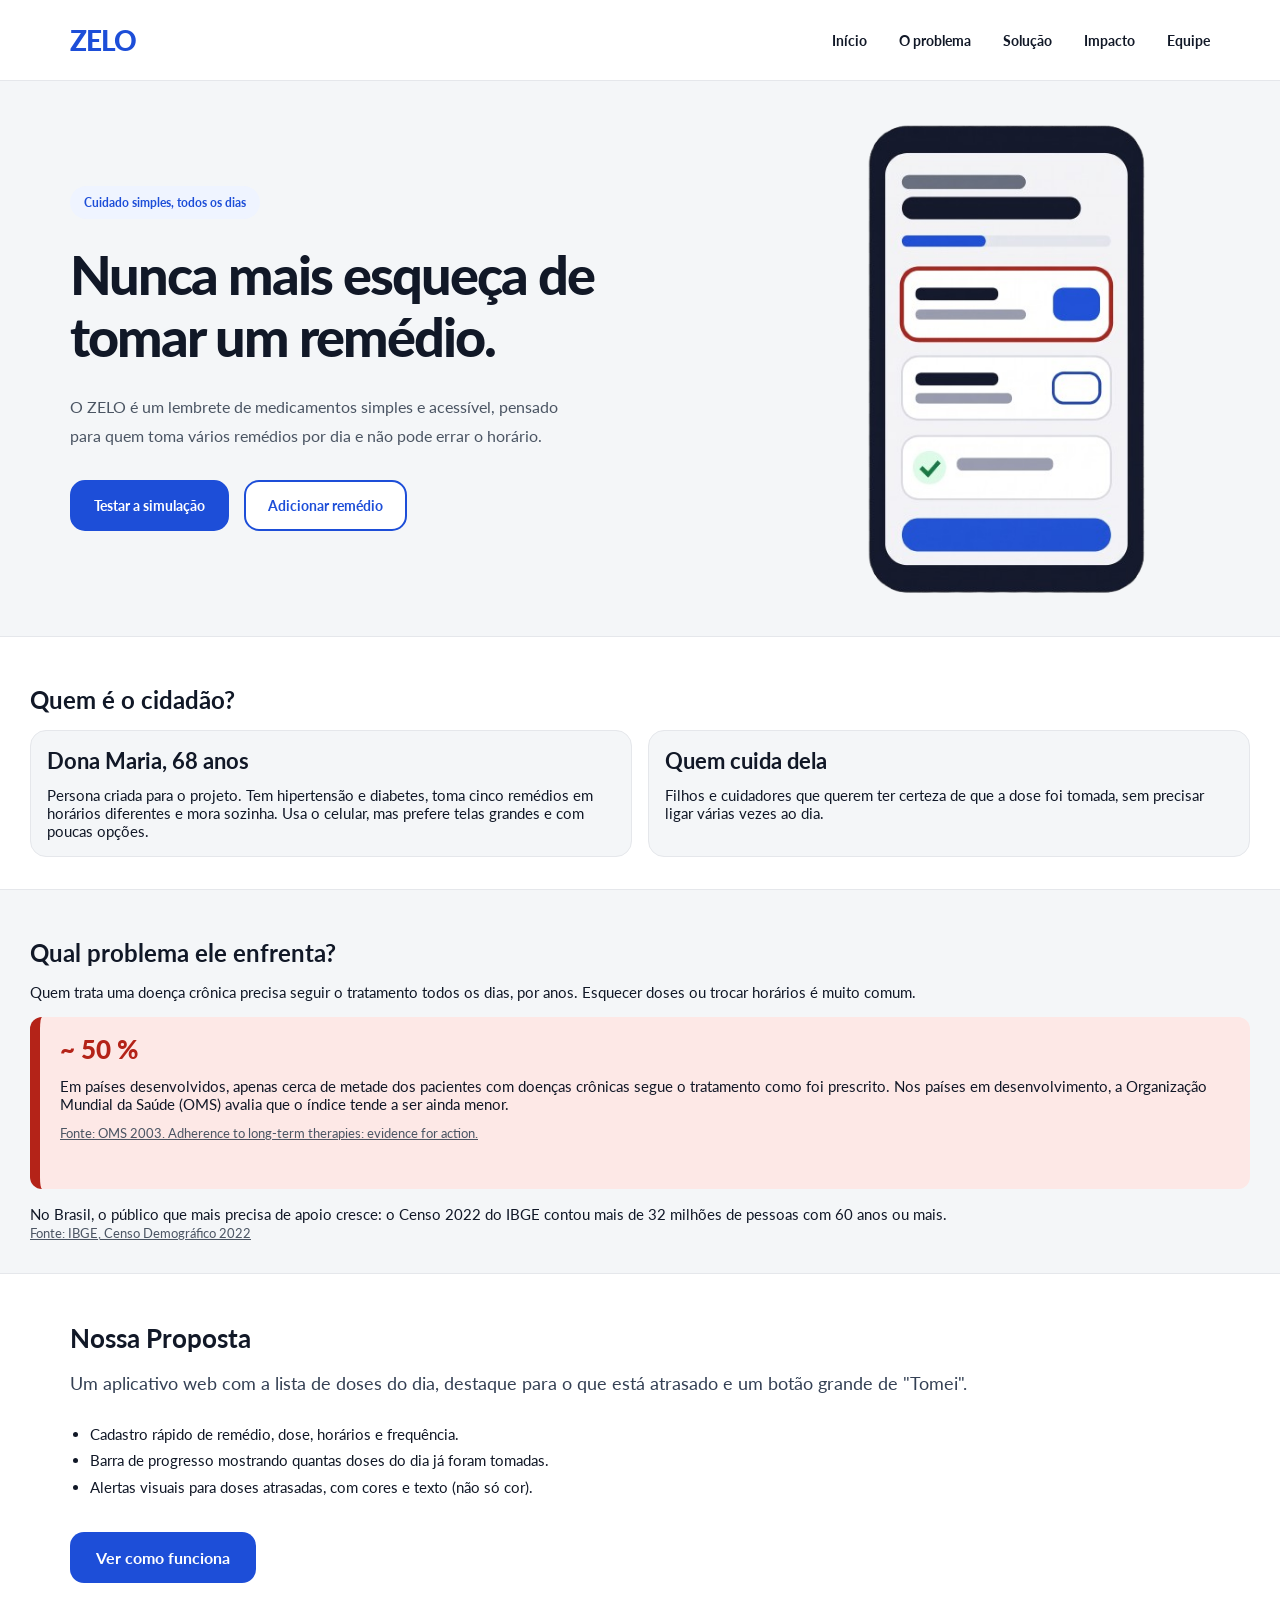
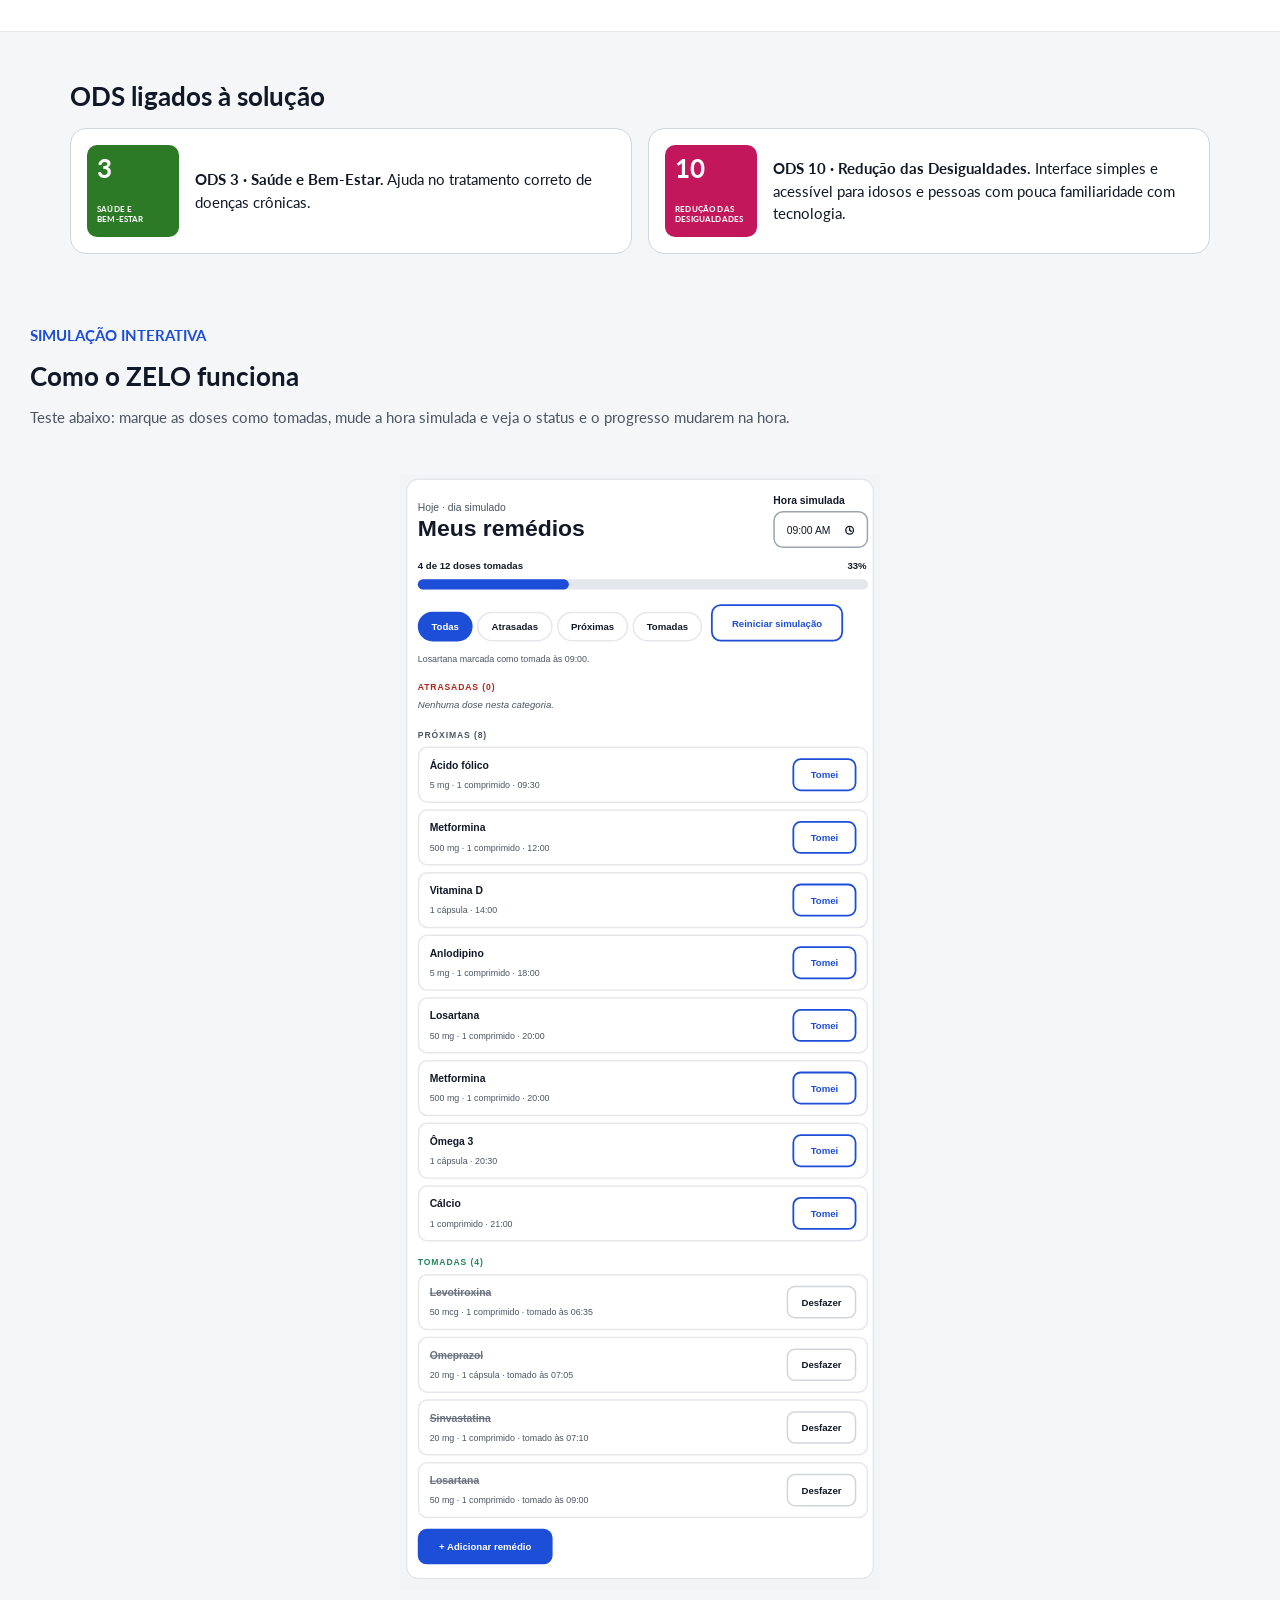
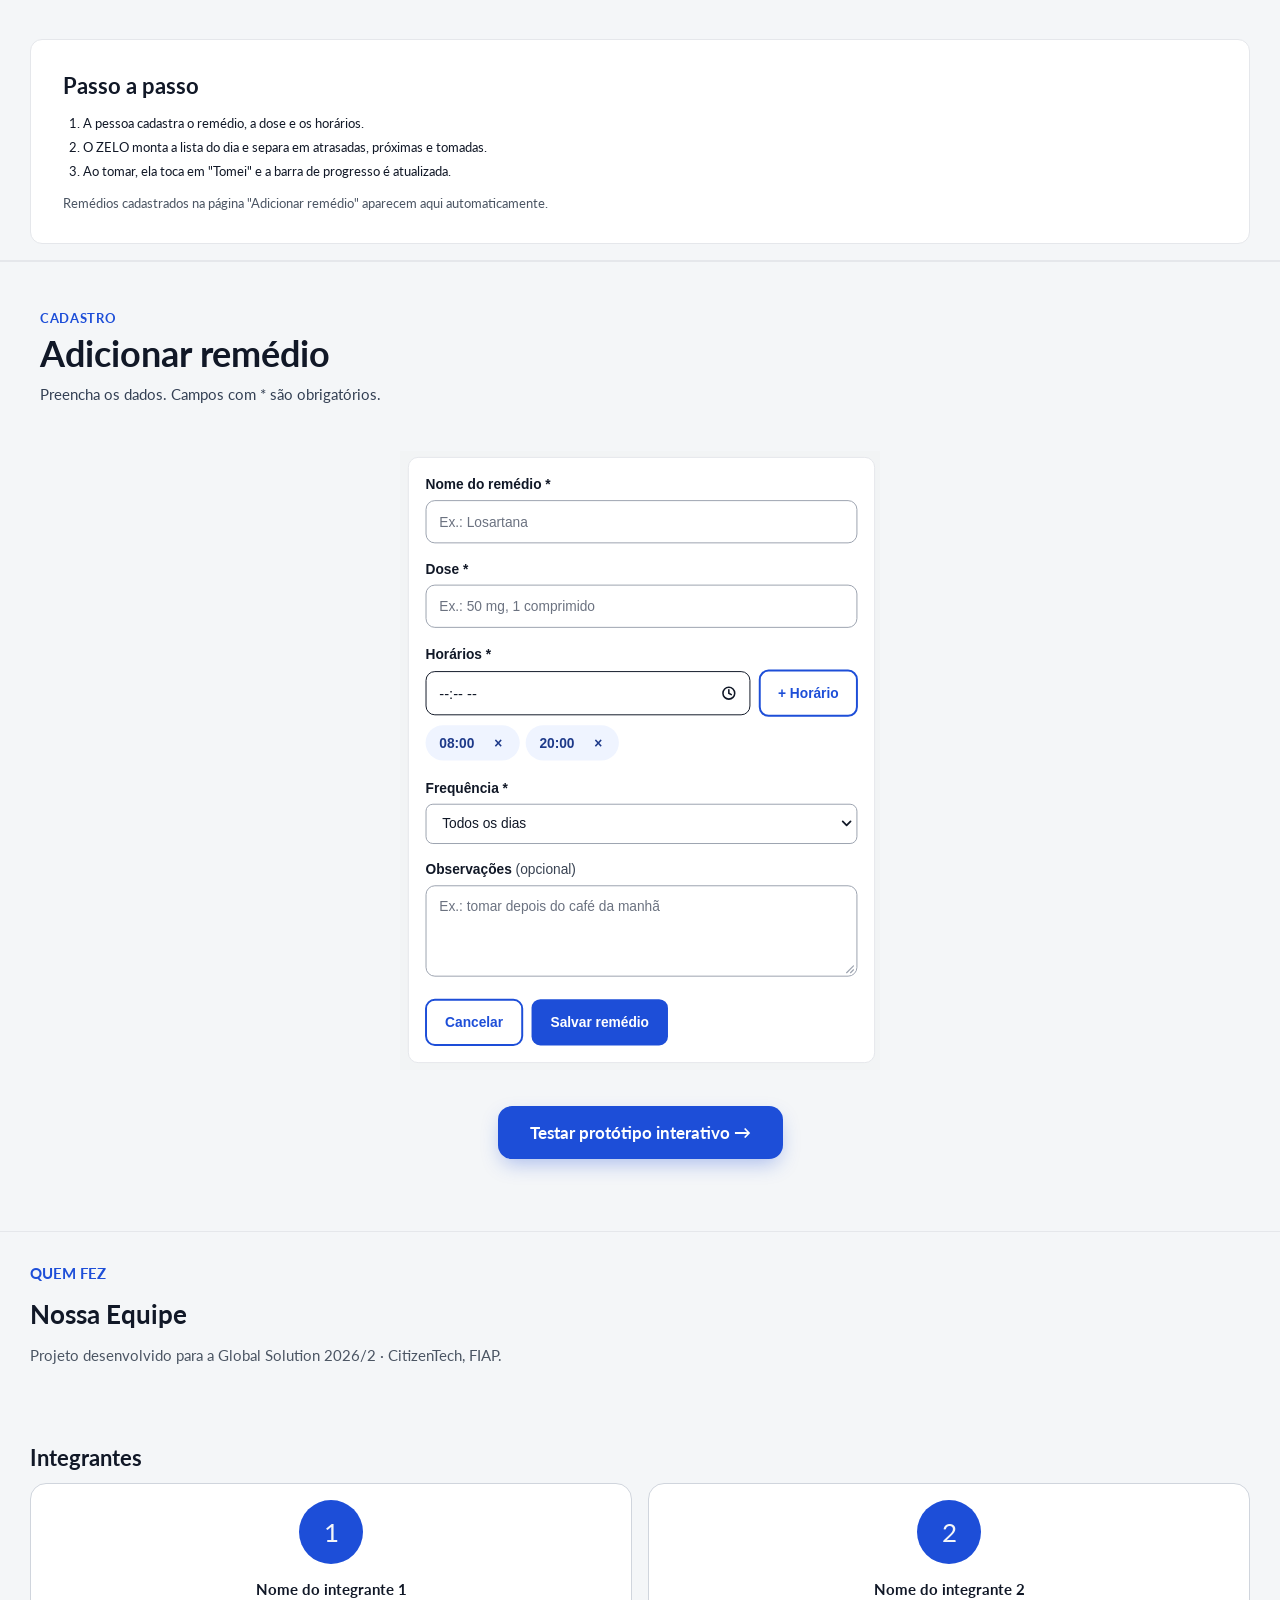
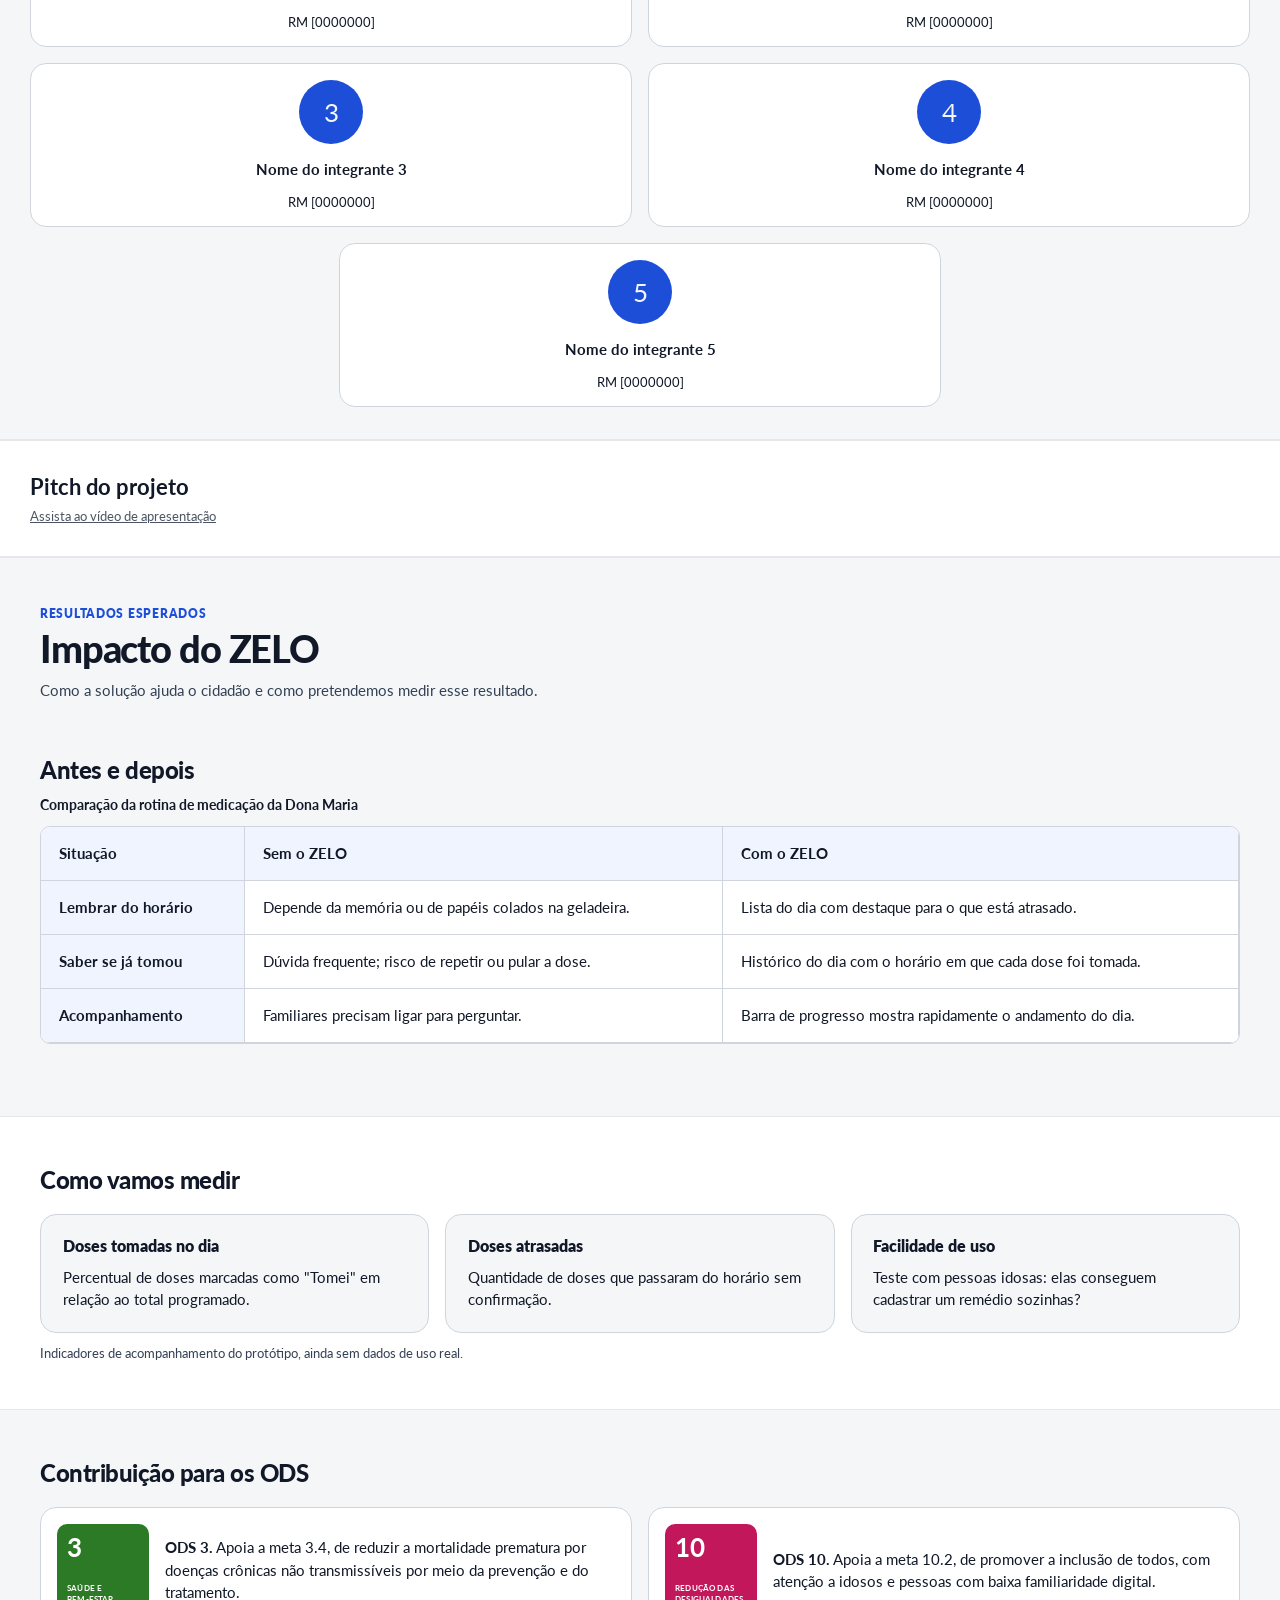
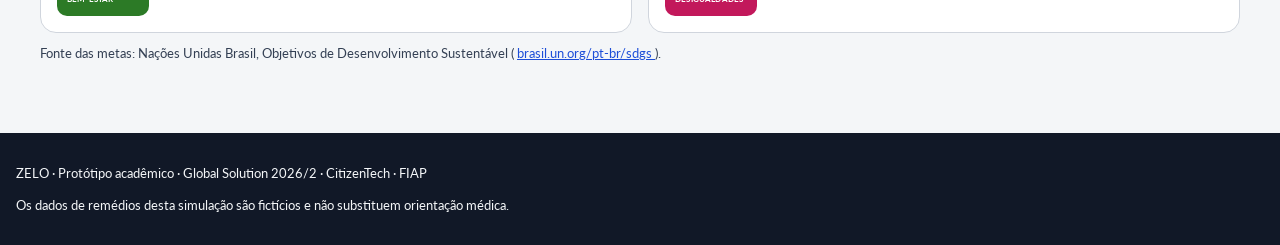
==== commit 3458b11c: "Salva minhas alterações locais" ====
--- a/index.html
+++ b/index.html
@@ -341,7 +341,7 @@
 
                     <div class="cadastro-cta-wrapper">
 
-                        <a href="cadastro.html" class="btn-prototipo">
+                        <a href="solucao.html" class="btn-prototipo">
                             <span>Testar protótipo interativo →</span>
                         </a>
 
--- a/css/landing.css
+++ b/css/landing.css
@@ -516,7 +516,7 @@
 
 .cadastro-header {
     max-width: 1100px;
-    margin: 0 auto 2.5rem auto;
+    margin-bottom: 3rem;
 }
 
 .cadastro-eyebrow {
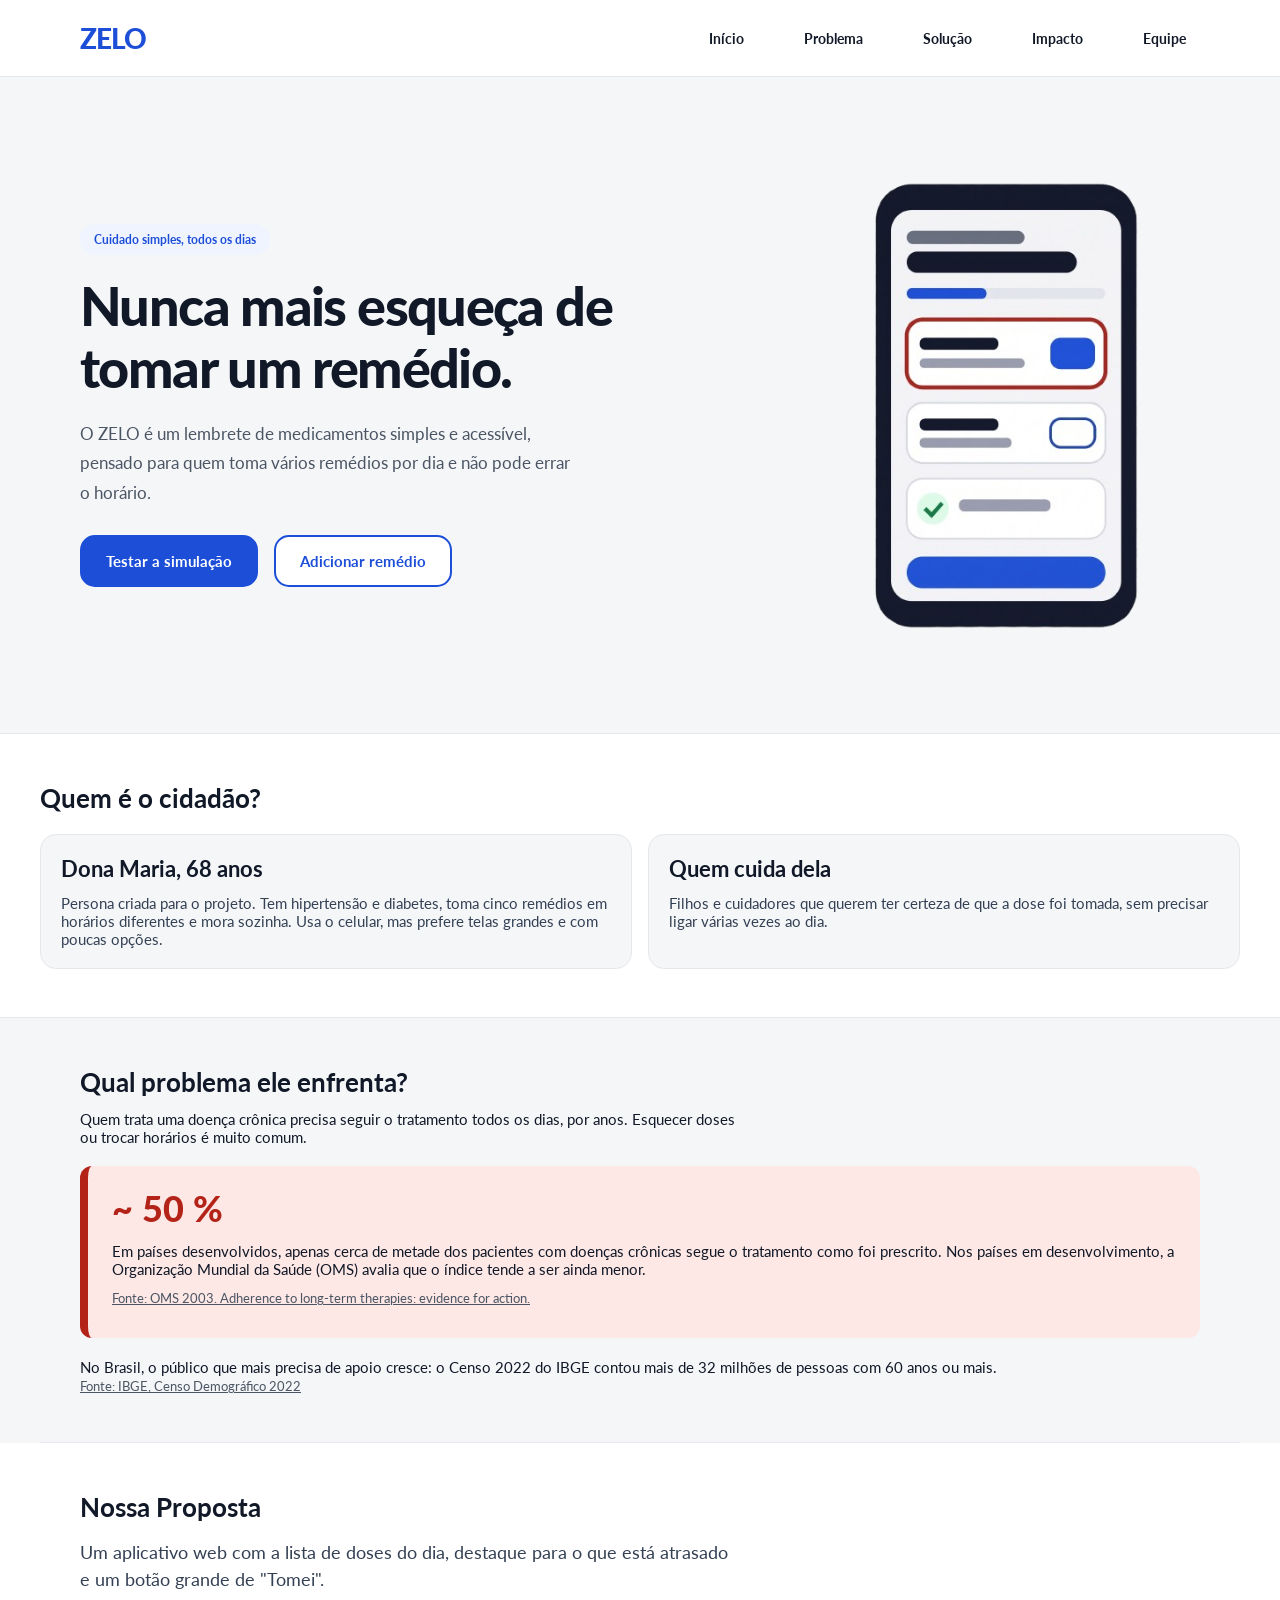
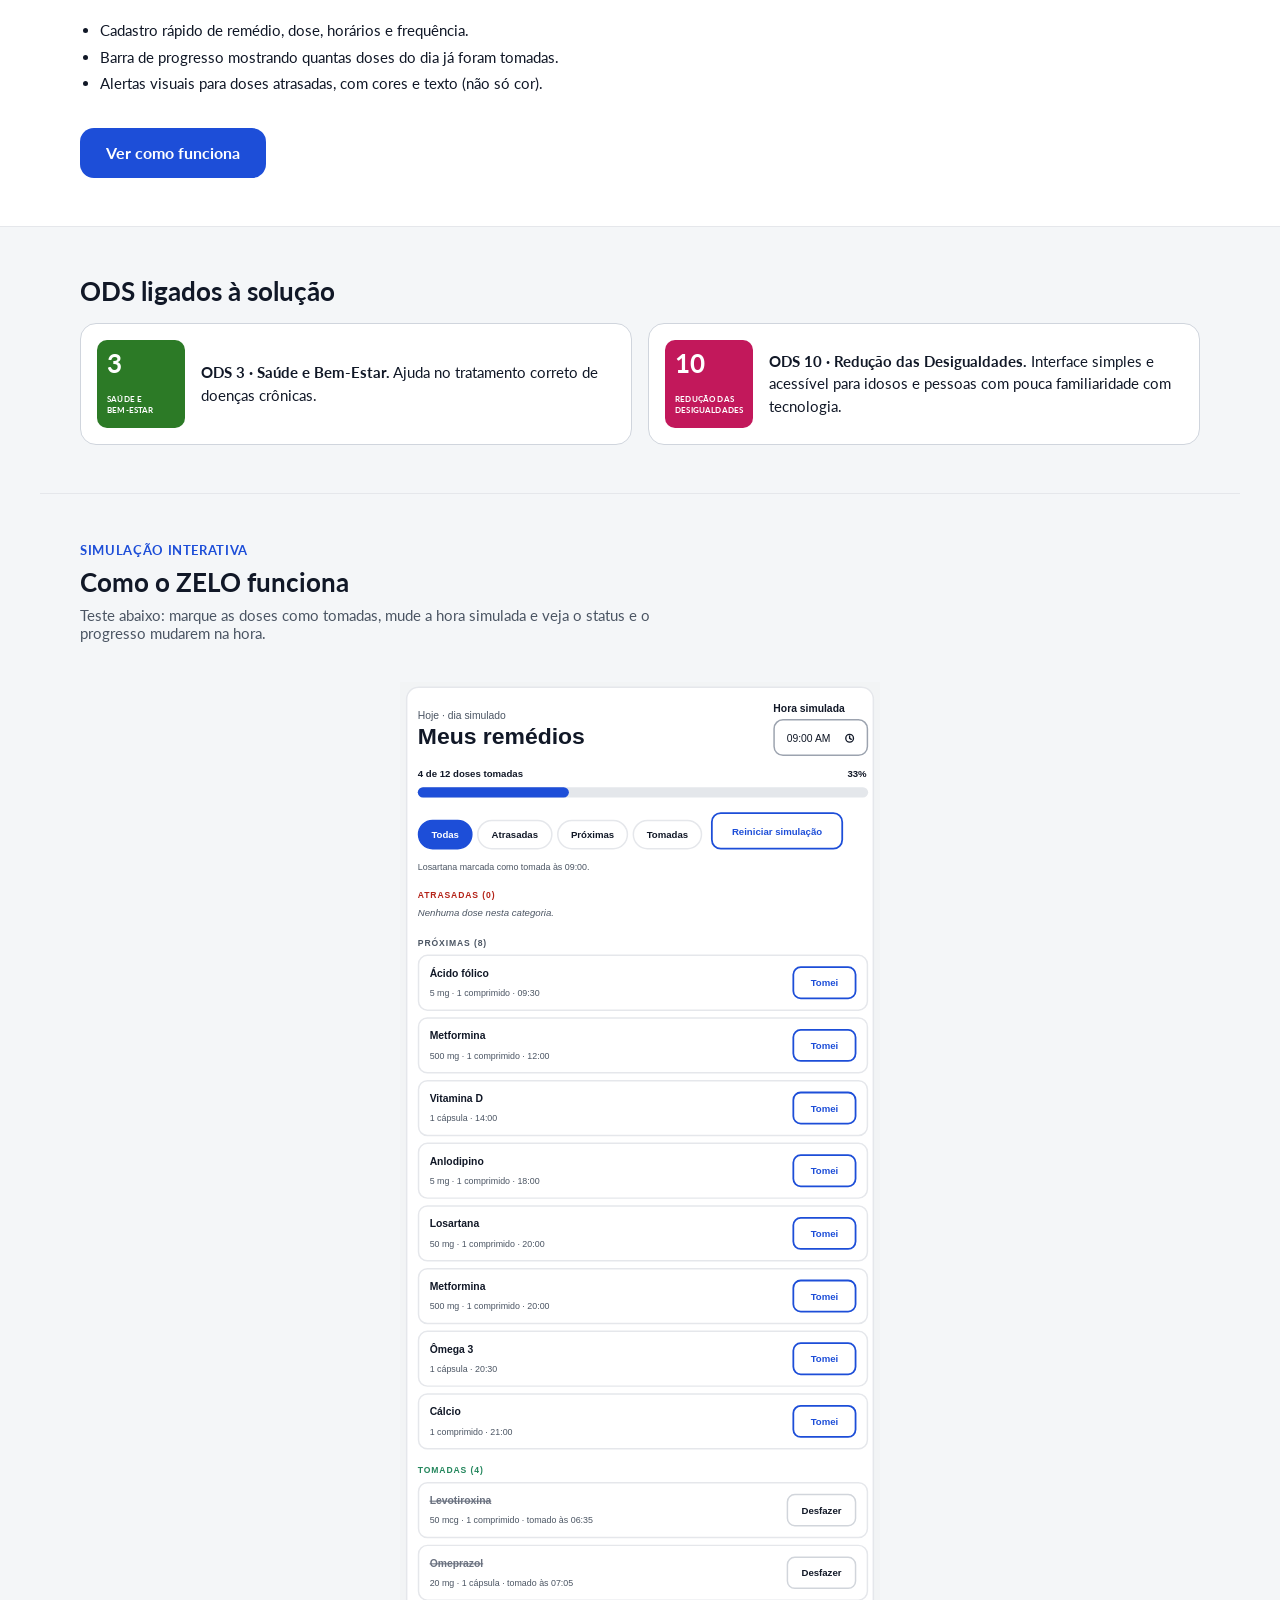
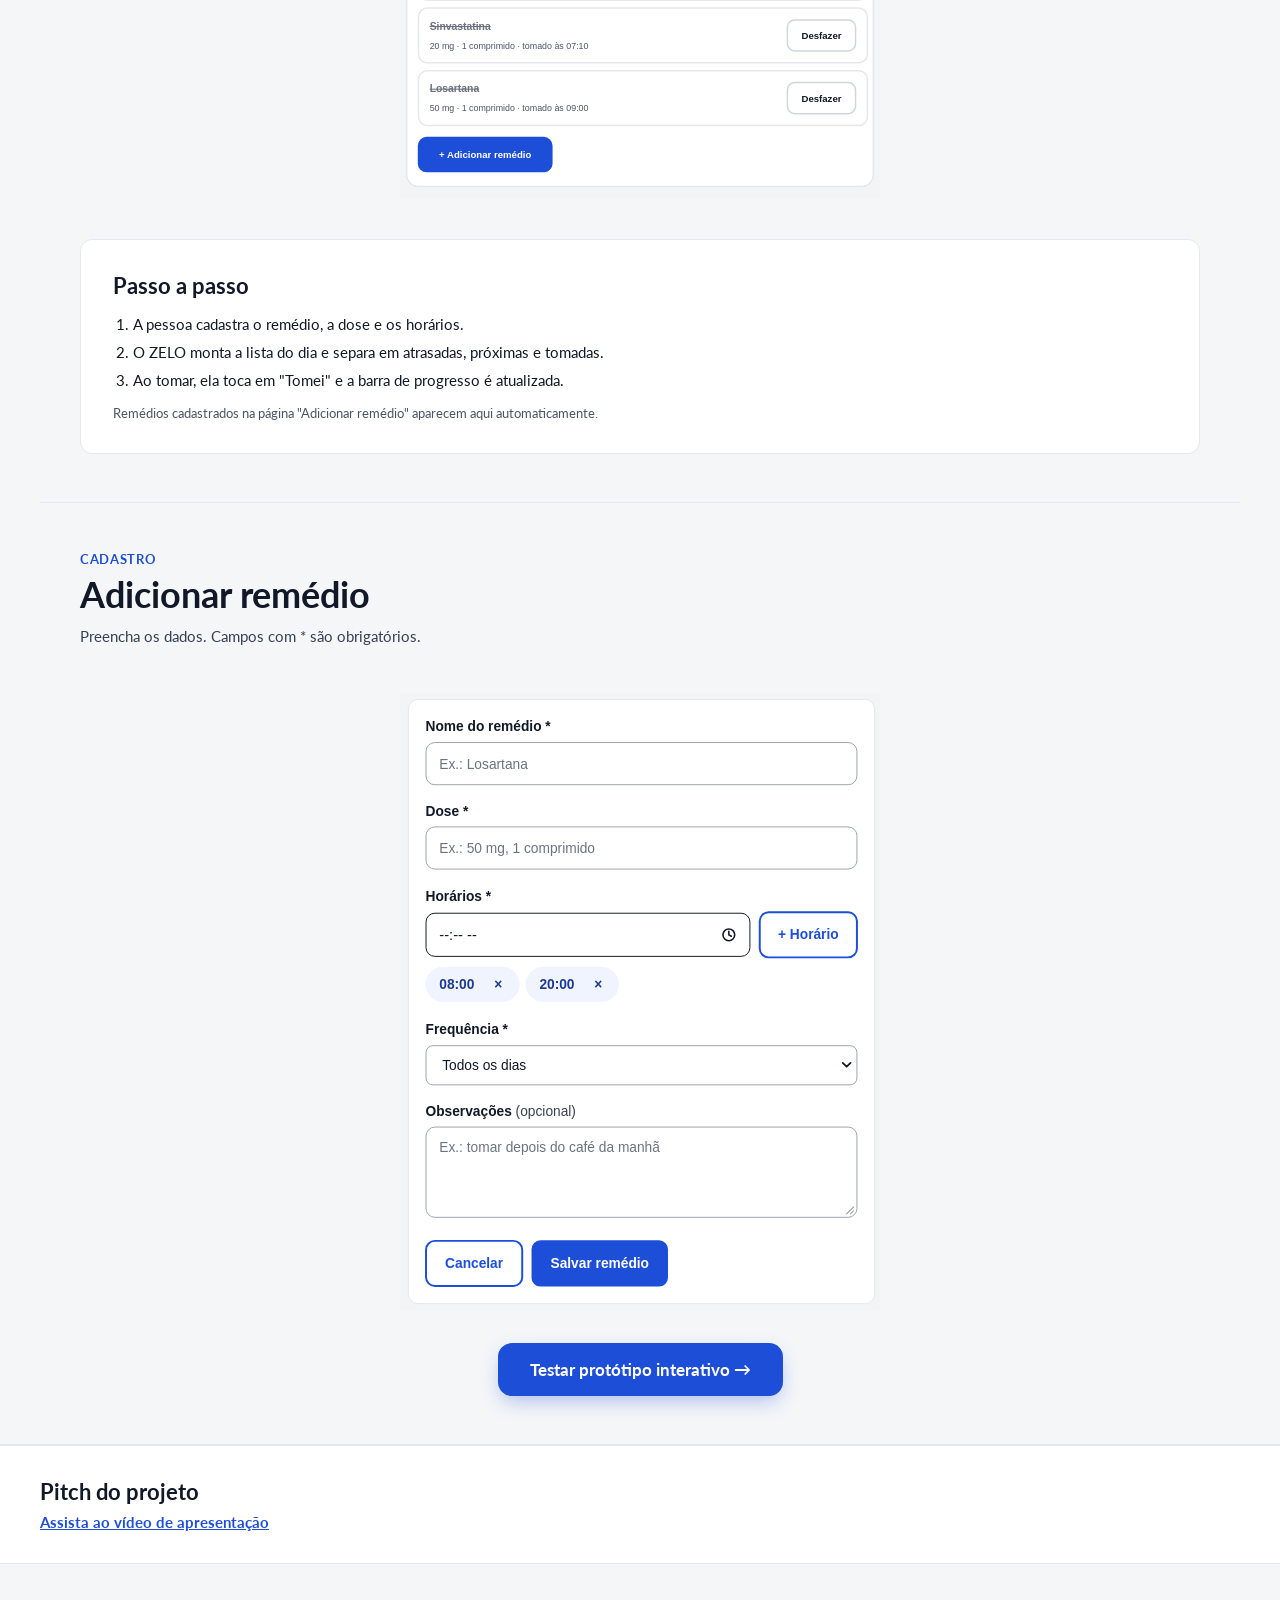
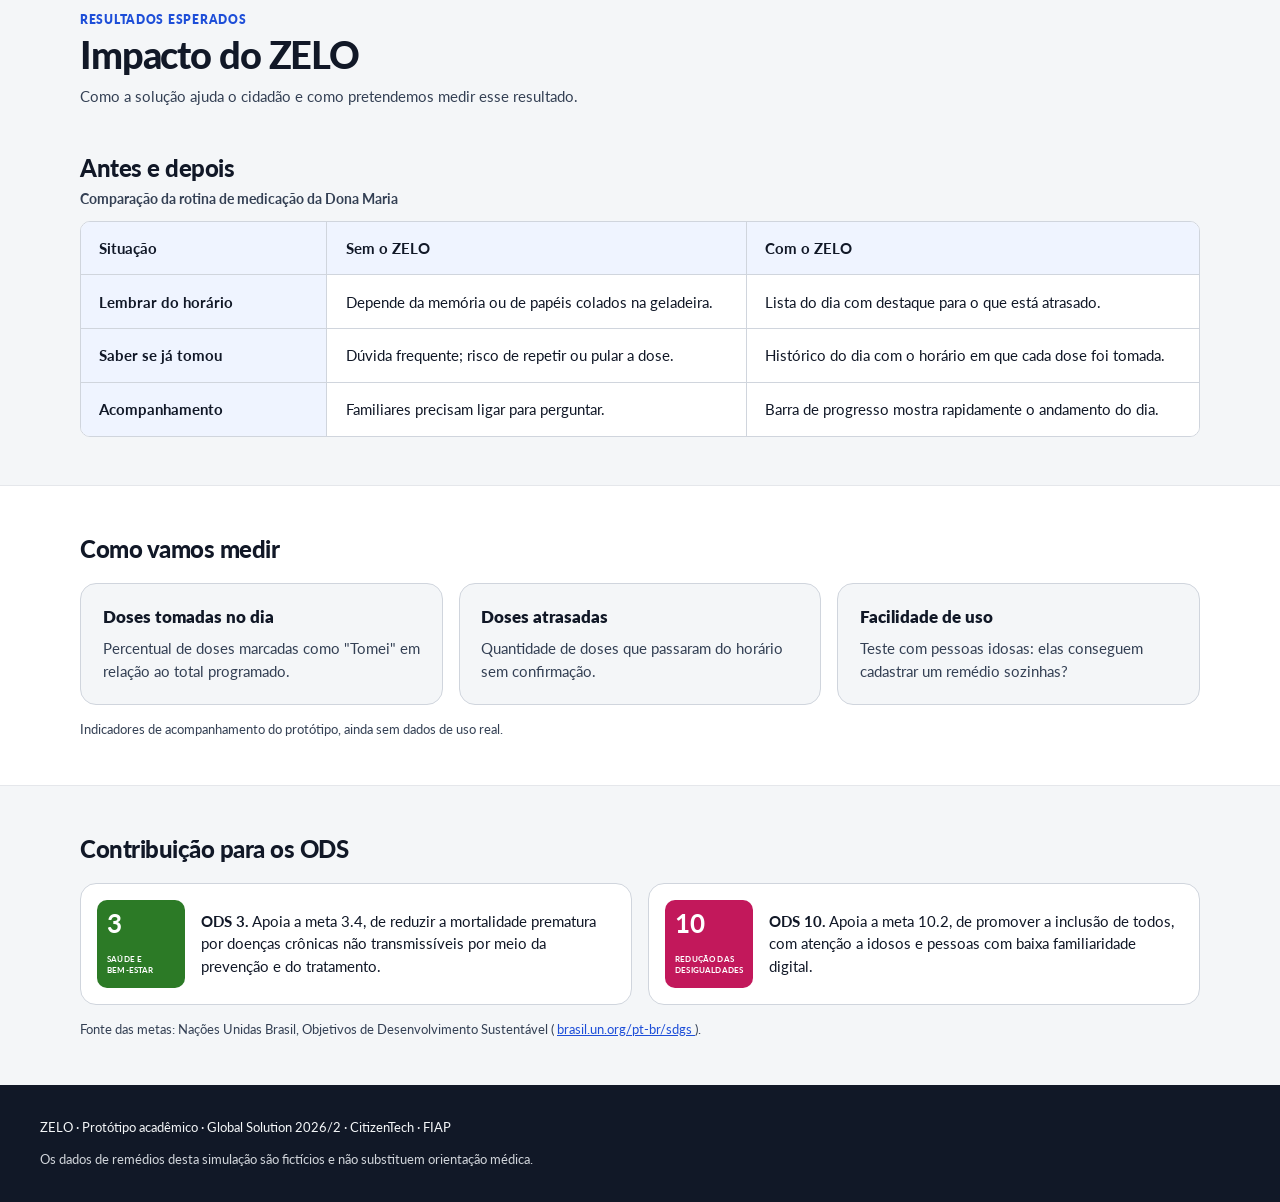
==== commit bd16af8c: "Atualiza funcionalidades do projeto" ====
--- a/index.html
+++ b/index.html
@@ -29,10 +29,10 @@
 
             <nav class="site-nav">
                 <a href="#inicio">Início</a>
-                <a href="#problema">O problema</a>
+                <a href="#problema">Problema</a>
                 <a href="#solucao">Solução</a>
                 <a href="#impacto">Impacto</a>
-                <a href="#equipe">Equipe</a>
+                <a href="equipe.html">Equipe</a>
             </nav>
 
         </div>
@@ -271,13 +271,9 @@
             </div>
 
             <div class="box-2-section-5">
-
-                <img
-                    style="width: 100%; max-width: 30rem; height: auto; display: block; margin: 0 auto;"
-                    src="./images/meus-remedios.svg"
-                    alt="Tela de meus remédios"
-                />
-
+            <img
+                src="./images/meus-remedios.svg"
+                alt="Tela de meus remédios"/>
             </div>
 
             <div class="box-3-section-5">
@@ -332,12 +328,9 @@
                 </div>
 
                 <div class="cadastro-svg-wrapper">
-
-                    <img
-                        style="width: 100%; max-width: 30rem; height: auto; display: block; margin: 0 auto;"
-                        src="./images/formulario-remedio.svg"
-                        alt="Formulário de adicionar remédio"
-                    />
+                <img
+                    src="./images/formulario-remedio.svg"
+                    alt="Formulário de adicionar remédio"/>
 
                     <div class="cadastro-cta-wrapper">
 
@@ -351,64 +344,6 @@
             </div>
         </section>
 
-        <!-- EQUIPE -->
-        <section class="container-site-7" id="equipe">
-
-            <div class="box-1-section-7">
-
-                <div class="box-1-div-1">
-
-                    <h6>QUEM FEZ</h6>
-
-                    <h2>Nossa Equipe</h2>
-
-                    <p>
-                        Projeto desenvolvido para a Global Solution 2026/2
-                        · CitizenTech, FIAP.
-                    </p>
-
-                </div>
-
-                <div class="box-2-div-1">
-
-                    <h4>Integrantes</h4>
-
-                    <div class="gridbox-div-1">
-
-                        <div class="card-integrante">
-                            <p class="numero-integrante">1</p>
-                            <p class="nome-integrante">Nome do integrante 1</p>
-                            <p class="rm-integrante">RM [0000000]</p>
-                        </div>
-
-                        <div class="card-integrante">
-                            <p class="numero-integrante">2</p>
-                            <p class="nome-integrante">Nome do integrante 2</p>
-                            <p class="rm-integrante">RM [0000000]</p>
-                        </div>
-
-                        <div class="card-integrante">
-                            <p class="numero-integrante">3</p>
-                            <p class="nome-integrante">Nome do integrante 3</p>
-                            <p class="rm-integrante">RM [0000000]</p>
-                        </div>
-
-                        <div class="card-integrante">
-                            <p class="numero-integrante">4</p>
-                            <p class="nome-integrante">Nome do integrante 4</p>
-                            <p class="rm-integrante">RM [0000000]</p>
-                        </div>
-
-                        <div class="card-integrante">
-                            <p class="numero-integrante">5</p>
-                            <p class="nome-integrante">Nome do integrante 5</p>
-                            <p class="rm-integrante">RM [0000000]</p>
-                        </div>
-
-                    </div>
-                </div>
-            </div>
-        </section>
 
         <!-- PITCH -->
         <section class="container-pitch">
@@ -417,7 +352,7 @@
 
                 <h4>Pitch do projeto</h4>
 
-                <a href="#">
+                <a href="https://youtu.be/wC0rRNqfPwY">
                     Assista ao vídeo de apresentação
                 </a>
 
--- a/css/landing.css
+++ b/css/landing.css
@@ -1,4 +1,6 @@
-/*criado para não interferir na dashboard já existente*/
+/* ==========================================================================
+   RESET E VARIÁVEIS
+   ========================================================================== */
 * {
     margin: 0;
     padding: 0;
@@ -31,8 +33,8 @@
     --lato-bold: 700;
     --lato-regular: 400;
 
-    --tamanho-titulo: 1.625rem;
-    --tamanho-titulo-tela: 1.375rem;
+    --tamanho-titulo: clamp(1.375rem, 2.5vw, 1.625rem);
+    --tamanho-titulo-tela: clamp(1.15rem, 2vw, 1.375rem);
     --tamanho-nome-remedio: 1.125rem;
     --tamanho-input: 1.0625rem;
     --tamanho-botao: 1rem;
@@ -44,16 +46,18 @@
 
     --pd-1: 1rem;
     --pd-2: 2rem;
-    --pd-3: 3rem;
-    --pd-body: 2rem 1.25rem;
+    --pd-3: clamp(2rem, 5vw, 3rem);
+    --padding-lateral: clamp(1.25rem, 4vw, 2.5rem);
+    --largura-maxima: 1200px;
 
     --gap-1: 1rem;
     --gap-2: 2rem;
-    --gap-3: 3rem;
+    --gap-3: clamp(1.75rem, 4vw, 3rem);
 }
 
 html {
     scroll-behavior: smooth;
+    scroll-padding-top: 85px; /* Evita que o header fixo cubra os títulos ao clicar no menu */
 }
 
 body {
@@ -61,43 +65,75 @@
     font-weight: var(--lato-regular);
     color: var(--cor-texto);
     background-color: var(--cor-fundo);
-}
-
-.container-site {
+    min-height: 100vh;
+    display: flex;
+    flex-direction: column;
+}
+
+main {
+    flex: 1;
+}
+
+img,
+svg {
+    max-width: 100%;
+    height: auto;
+    display: block;
+}
+
+a {
+    overflow-wrap: anywhere;
+}
+
+/* ==========================================================================
+   CONTAINERS PADRONIZADOS
+   ========================================================================== */
+.container-site,
+.container-proposta,
+.container {
     width: 100%;
-    max-width: 1200px;
+    max-width: var(--largura-maxima);
     margin: 0 auto;
-    padding: 0 30px;
-}
-
+    padding-left: var(--padding-lateral);
+    padding-right: var(--padding-lateral);
+}
+
+/* ==========================================================================
+   CABEÇALHO
+   ========================================================================== */
 .site-header {
     width: 100%;
     background-color: var(--cor-superficie);
     border-bottom: var(--borda-section);
-
     position: sticky;
     top: 0;
+    z-index: 1000;
 }
 
 .site-header .container-site {
-    height: 80px;
+    min-height: 76px;
+    padding-top: 0.75rem;
+    padding-bottom: 0.75rem;
     display: flex;
     align-items: center;
     justify-content: space-between;
+    gap: 1rem;
 }
 
 .logo {
     color: var(--cor-primaria);
     text-decoration: none;
-    font-size: 28px;
+    font-size: clamp(24px, 3vw, 28px);
     font-weight: 900;
     letter-spacing: -1px;
+    flex-shrink: 0;
 }
 
 .site-nav {
     display: flex;
     align-items: center;
-    gap: 32px;
+    gap: clamp(0.5rem, 2.5vw, 2rem);
+    flex-wrap: wrap;
 }
 
 .site-nav a {
@@ -105,30 +141,38 @@
     color: var(--cor-texto);
     font-size: 14px;
     font-weight: 700;
-    transition: 0.5s;
+    padding: 8px 14px;
+    border-radius: 30px;
+    transition: background-color 0.25s ease, color 0.25s ease;
+    white-space: nowrap;
 }
 
 .site-nav a:hover {
     background-color: var(--cor-primaria);
-    border-radius: 30px;
-    padding: 10px;
     color: #FFFFFF;
+}
+
+/* ==========================================================================
+   HERO
+   ========================================================================== */
+.hero {
+    padding: clamp(2rem, 5vw, 4rem) 0;
 }
 
 .hero .container-site {
     display: flex;
     align-items: center;
     justify-content: space-between;
-    gap: 40px;
+    gap: clamp(2rem, 5vw, 40px);
 }
 
 .hero-content {
-    flex: 1;
+    flex: 1.2;
     order: 1;
 }
 
 .hero-image {
-    flex: 1;
+    flex: 0.8;
     display: flex;
     justify-content: flex-end;
     align-items: center;
@@ -137,196 +181,193 @@
 
 .hero-image img {
     padding: 10px;
-    width: 80%;
-    max-width: 420px;
-    height: auto;
+    width: 100%;
+    max-width: 400px;
     object-fit: contain;
 }
 
 .hero-tag {
     display: inline-block;
-
     background-color: var(--cor-primaria-clara);
     color: var(--cor-primaria);
-
-    padding: 9px 14px;
+    padding: 8px 14px;
     border-radius: 30px;
-
     font-size: 12px;
     font-weight: 700;
-
-    margin-bottom: 25px;
+    margin-bottom: 1.25rem;
 }
 
 .hero h1 {
     max-width: 600px;
-
-    font-size: 54px;
+    font-size: clamp(2.15rem, 4.8vw, 3.375rem);
     line-height: 1.15;
-    letter-spacing: -2px;
+    letter-spacing: -0.03em;
     font-weight: 900;
-
-    margin-bottom: 25px;
+    margin-bottom: 1.25rem;
 }
 
 .hero-content p {
-    max-width: 490px;
-
+    max-width: 500px;
     color: var(--cor-texto-suave);
-    font-size: 16px;
-    line-height: 1.8;
-
-    margin-bottom: 30px;
+    font-size: clamp(0.95rem, 1.5vw, 1.05rem);
+    line-height: 1.75;
+    margin-bottom: 1.75rem;
 }
 
 .hero-buttons {
     display: flex;
     align-items: center;
-    gap: 15px;
+    gap: 1rem;
     flex-wrap: wrap;
 }
 
 .btn-primary,
 .btn-secondary {
-    display: inline-block;
-
-    padding: 15px 22px;
-    border-radius: 8px;
-
+    display: inline-flex;
+    align-items: center;
+    justify-content: center;
+    padding: 15px 24px;
+    border-radius: 15px;
     text-decoration: none;
-    font-size: 14px;
+    font-size: 15px;
     font-weight: 700;
-
-    transition: 0.3s;
-}
-
-.container-site-1 {
-    display: flex;
-    flex-direction: column;
-    flex-wrap: wrap;
-    background-color: var(--cor-superficie);
-    margin: 0 auto;
-    padding: 0 30px;
-    border-top: var(--borda-section);
-    border-bottom: var(--borda-section);
-    h2 {
-        font-weight: var(--lato-bold);
-        margin-bottom: var(--gap-1);
-        margin-top: var(--gap-3);
-    }
-    .box-1-section-1 {
-        display: grid;
-        grid-template-columns: repeat(2, 1fr);
-        gap: var(--gap-1);
-        margin-bottom: var(--gap-2);
-        
-        div {
-            display: flex;
-            flex-direction: column;
-            gap: 0.75rem;
-            border: var(--borda-section);
-            background-color: var(--cor-fundo);
-            border-radius: 1rem;
-            padding: var(--pd-1);
-            h3 {
-                font-size: var(--tamanho-titulo-tela);
-            }
-            p {
-                font-size: var(--tamanho-texto);
-            }
-           
-        }
-    }
-}
-
-/*===========================================================
-Section 2 */
-
-.container-site-2 {
-    display: flex;
-    flex-direction: column;
-    gap: var(--gap-1);
-    margin: 0 auto;
-    padding: 0 30px;
-    margin-top: var(--gap-3);
-    border-bottom: var(--borda-section);
-    .box-1-section-2 {
-        display: flex;
-        flex-direction: column;
-        gap: var(--gap-1);
-        h2 {
-        font-weight: var(--lato-bold);
-        }
-        p {
-            font-size: var(--tamanho-texto);
-        }
-    }
-    .box-2-section-2 {
-        display: flex;
-        flex-direction: column;
-        gap: 0.75rem;
-        background-color:#FDE8E6;
-        padding: 1rem 1.25rem 3rem 1.25rem;
-        border-left: solid 10px var(--cor-perigo);
-        border-radius: 0.75rem;
-        h2 {
-            font-size: var(--tamanho-titulo);
-            font-weight: 900;
-            color: var(--cor-perigo);
-        }
-        p {
-            font-size: var(--tamanho-texto);
-        }
-        a {
-            font-size: var(--tamanho-etiqueta);
-            color: var(--cor-texto-suave);
-        }
-    }
-    .box-3-section-2 {
-        margin-bottom: var(--pd-2);
-        p {
-            font-size: var(--tamanho-texto);
-        }
-        a {
-            font-size: var(--tamanho-etiqueta);
-            color: var(--cor-texto-suave);
-        }
-    }
-
+    transition: 0.25s ease;
+    text-align: center;
 }
 
 .btn-primary {
     background-color: var(--cor-primaria);
     color: var(--cor-superficie);
     border: 2px solid var(--cor-primaria);
-    border-radius: 15px;
 }
 
 .btn-primary:hover {
     background-color: var(--cor-primaria-escura);
-    transform: translateY(-3px);
+    border-color: var(--cor-primaria-escura);
+    transform: translateY(-2px);
 }
 
 .btn-secondary {
     background-color: var(--cor-superficie);
     color: var(--cor-primaria);
     border: 2px solid var(--cor-primaria);
-    border-radius: 15px;
 }
 
 .btn-secondary:hover {
     background-color: var(--cor-primaria-clara);
-    transform: translateY(-3px);
-}
-
-/*Nossa Proposta*/
-
-.container-proposta {
-    max-width: 1180px;
+    transform: translateY(-2px);
+}
+
+/* ==========================================================================
+   QUEM É O CIDADÃO (SECTION 1)
+   ========================================================================== */
+.container-site-1 {
+    background-color: var(--cor-superficie);
+    border-top: var(--borda-section);
+    border-bottom: var(--borda-section);
+    padding: var(--pd-3) var(--padding-lateral);
+}
+
+.container-site-1 h2,
+.container-site-1 .box-1-section-1 {
+    max-width: var(--largura-maxima);
+    margin-left: auto;
+    margin-right: auto;
+}
+
+.container-site-1 h2 {
+    font-size: var(--tamanho-titulo);
+    font-weight: var(--lato-bold);
+    margin-bottom: 1.25rem;
+}
+
+.container-site-1 .box-1-section-1 {
+    display: grid;
+    grid-template-columns: repeat(2, 1fr);
+    gap: var(--gap-1);
+}
+
+.container-site-1 .box-1-section-1 div {
+    display: flex;
+    flex-direction: column;
+    gap: 0.75rem;
+    border: var(--borda-section);
+    background-color: var(--cor-fundo);
+    border-radius: 1rem;
+    padding: 1.25rem;
+}
+
+.container-site-1 .box-1-section-1 div h3 {
+    font-size: var(--tamanho-titulo-tela);
+}
+
+.container-site-1 .box-1-section-1 div p {
+    font-size: var(--tamanho-texto);
+    color: var(--cor-texto-secundario);
+}
+
+/* ==========================================================================
+   PROBLEMA (SECTION 2)
+   ========================================================================== */
+.container-site-2 {
+    max-width: var(--largura-maxima);
     margin: 0 auto;
-    padding: 0 1.25rem;
-}
-
+    padding: var(--pd-3) var(--padding-lateral);
+    display: flex;
+    flex-direction: column;
+    gap: 1.25rem;
+    border-bottom: var(--borda-section);
+}
+
+.container-site-2 .box-1-section-2 {
+    display: flex;
+    flex-direction: column;
+    gap: 0.75rem;
+}
+
+.container-site-2 .box-1-section-2 h2 {
+    font-size: var(--tamanho-titulo);
+    font-weight: var(--lato-bold);
+}
+
+.container-site-2 .box-1-section-2 p {
+    font-size: var(--tamanho-texto);
+    max-width: 75ch;
+}
+
+.container-site-2 .box-2-section-2 {
+    display: flex;
+    flex-direction: column;
+    gap: 0.75rem;
+    background-color: #FDE8E6;
+    padding: 1.25rem 1.5rem 2rem 1.5rem;
+    border-left: solid 8px var(--cor-perigo);
+    border-radius: 0.75rem;
+}
+
+.container-site-2 .box-2-section-2 h2 {
+    font-size: clamp(1.75rem, 3vw, 2.25rem);
+    font-weight: 900;
+    color: var(--cor-perigo);
+}
+
+.container-site-2 .box-2-section-2 p {
+    font-size: var(--tamanho-texto);
+}
+
+.container-site-2 .box-2-section-2 a,
+.container-site-2 .box-3-section-2 a {
+    font-size: var(--tamanho-etiqueta);
+    color: var(--cor-texto-suave);
+}
+
+.container-site-2 .box-3-section-2 p {
+    font-size: var(--tamanho-texto);
+}
+
+/* ==========================================================================
+   NOSSA PROPOSTA
+   ========================================================================== */
 .proposta-section {
     background-color: var(--cor-superficie);
     padding: var(--pd-3) 0;
@@ -341,10 +382,11 @@
 }
 
 .subtitulo-proposta {
-    font-size: var(--tamanho-nome-remedio);
+    font-size: clamp(1rem, 2vw, var(--tamanho-nome-remedio));
     line-height: 1.5;
     color: var(--cor-texto-secundario);
     margin-bottom: 1.5rem;
+    max-width: 65ch;
 }
 
 .lista-features {
@@ -366,20 +408,27 @@
     font-size: var(--tamanho-botao);
     font-weight: var(--lato-bold);
     text-decoration: none;
-    padding: var(--pd-1) 1.625rem;
+    padding: 0.95rem 1.625rem;
     border-radius: 14px;
-    transition: 0.3s;
+    transition: 0.25s ease;
 }
 
 .btn-proposta:hover {
     background-color: var(--cor-primaria-escura);
 }
 
-/*ODS ligados à solução*/
-
+/* ==========================================================================
+   ODS LIGADOS À SOLUÇÃO & CONTRIBUIÇÃO
+   ========================================================================== */
 .ods-section {
     background-color: var(--cor-fundo);
-    padding: var(--pd-3) 0 4.5rem 0;
+    padding: var(--pd-3) 0;
+}
+
+.ods-contribuicao-section {
+    background-color: var(--cor-fundo);
+    padding: var(--pd-3) 0;
+    border-top: var(--borda-section);
 }
 
 .ods-grid {
@@ -399,9 +448,9 @@
 }
 
 .ods-badge {
-    width: 92px;
-    height: 92px;
-    min-width: 92px;
+    width: 88px;
+    height: 88px;
+    min-width: 88px;
     border-radius: 10px;
     padding: 0.625rem 0.625rem 0.75rem 0.625rem;
     display: flex;
@@ -410,7 +459,6 @@
     color: var(--cor-superficie);
 }
 
-
 .ods-3 {
     background-color: #2c7a26;
 }
@@ -420,7 +468,7 @@
 }
 
 .ods-number {
-    font-size: var(--tamanho-titulo);
+    font-size: 1.625rem;
     font-weight: var(--lato-bold);
     line-height: 1;
 }
@@ -443,80 +491,95 @@
     font-weight: var(--lato-bold);
 }
 
-
-/* ======================================================== 
- Section 5*/
-
- .container-site-5 {
+/* ==========================================================================
+   SIMULAÇÃO (SECTION 5)
+   ========================================================================== */
+.container-site-5 {
+    max-width: var(--largura-maxima);
+    margin: 0 auto;
+    padding: var(--pd-3) var(--padding-lateral);
+    display: flex;
+    flex-direction: column;
+    gap: clamp(1.5rem, 4vw, 2.5rem);
+    border-top: var(--borda-section);
+    border-bottom: var(--borda-section);
+}
+
+.container-site-5 .box-1-section-5 {
+    display: flex;
+    flex-direction: column;
+    gap: 0.5rem;
+}
+
+.container-site-5 .box-1-section-5 h6 {
+    color: var(--cor-primaria);
+    font-size: var(--tamanho-etiqueta);
+    letter-spacing: 0.05em;
+    text-transform: uppercase;
+}
+
+.container-site-5 .box-1-section-5 h2 {
+    font-size: var(--tamanho-titulo);
+}
+
+.container-site-5 .box-1-section-5 p {
+    font-size: var(--tamanho-texto);
+    color: var(--cor-texto-suave);
+    max-width: 65ch;
+}
+
+.container-site-5 .box-2-section-5 {
+    display: flex;
+    justify-content: center;
+    width: 100%;
+}
+
+.container-site-5 .box-2-section-5 img {
+    width: 100%;
+    max-width: 30rem;
+}
+
+.container-site-5 .box-3-section-5 {
     display: flex;
     flex-direction: column;
     gap: var(--gap-1);
-    margin: 0 auto;
-    padding: 0 30px;
-    gap: var(--gap-3);
-    border-bottom: var(--borda-section);
-    .box-1-section-5 {
-        display: flex;
-        flex-direction: column;
-        gap: var(--gap-1);
-        h6 {
-            color: var(--cor-primaria);
-            font-size: var(--tamanho-texto);
-        }
-        h2 {
-            font-size: var(--tamanho-titulo);
-        }
-        p {
-            font-size: var(--tamanho-texto);
-            color: var(--cor-texto-suave);
-        }
-    }
-    .box-2-section-5 {
-        display: flex;
-        justify-content: center;
-        img {
-            width: 80%;
-        }
-    }
-    .box-3-section-5 {
-        display: flex;
-        flex-direction: column;
-        gap: var(--gap-1);
-        background-color: var(--cor-superficie);
-        padding: var(--pd-2);
-        border: var(--borda-section);
-        border-radius: 0.75rem;
-        margin-bottom: var(--pd-1);
-        h3 {
-            font-size: var(--tamanho-titulo-tela);
-        }
-        ol {
-          display: flex;
-          flex-direction: column;
-          gap: 0.5rem;
-          justify-content: center;
-          padding-left: 1.25rem;
-          li {
-            font-size: var(--tamanho-etiqueta);
-          }
-        }
-        p {
-            font-size: var(--tamanho-etiqueta);
-            color: var(--cor-texto-suave);
-        }
-    }
- }
-
-
+    background-color: var(--cor-superficie);
+    padding: clamp(1.25rem, 3vw, 2rem);
+    border: var(--borda-section);
+    border-radius: 0.75rem;
+}
+
+.container-site-5 .box-3-section-5 h3 {
+    font-size: var(--tamanho-titulo-tela);
+}
+
+.container-site-5 .box-3-section-5 ol {
+    display: flex;
+    flex-direction: column;
+    gap: 0.65rem;
+    padding-left: 1.25rem;
+}
+
+.container-site-5 .box-3-section-5 ol li {
+    font-size: var(--tamanho-texto);
+}
+
+.container-site-5 .box-3-section-5 p {
+    font-size: var(--tamanho-etiqueta);
+    color: var(--cor-texto-suave);
+}
+
+/* ==========================================================================
+   CADASTRO PREVIEW
+   ========================================================================== */
 .cadastro-preview-section {
     background-color: var(--cor-fundo);
-    padding: var(--pd-3) 2.5rem 4.5rem 2.5rem;
-    border-top: var(--borda-section);
+    padding: var(--pd-3) 0;
+    border-bottom: var(--borda-section);
 }
 
 .cadastro-header {
-    max-width: 1100px;
-    margin-bottom: 3rem;
+    margin-bottom: clamp(1.75rem, 4vw, 3rem);
 }
 
 .cadastro-eyebrow {
@@ -530,7 +593,7 @@
 }
 
 .cadastro-title {
-    font-size: 2.25rem;
+    font-size: clamp(1.75rem, 3.5vw, 2.25rem);
     font-weight: var(--lato-bold);
     color: var(--cor-texto);
     line-height: 1.2;
@@ -546,15 +609,20 @@
     display: flex;
     flex-direction: column;
     justify-content: center;
-    flex-direction: column; /* coloca o botão embaixo da imagem */
     align-items: center;
     width: 100%;
 }
 
+.cadastro-svg-wrapper img {
+    width: 100%;
+    max-width: 30rem;
+}
+
 .cadastro-cta-wrapper {
     display: flex;
     justify-content: center;
-    margin-top: 2.25rem;
+    margin-top: 2rem;
+    width: 100%;
 }
 
 .btn-prototipo {
@@ -564,7 +632,7 @@
     gap: 0.65rem;
     background-color: var(--cor-primaria);
     color: var(--cor-superficie);
-    font-family: 'Inter', var(--font-lato);
+    font-family: var(--font-lato);
     font-size: 1.05rem;
     font-weight: var(--lato-bold);
     text-decoration: none;
@@ -572,6 +640,7 @@
     border-radius: 14px;
     box-shadow: 0 8px 20px -4px rgba(29, 78, 216, 0.35);
     transition: transform 0.2s ease, background-color 0.2s ease, box-shadow 0.2s ease;
+    text-align: center;
 }
 
 .btn-prototipo:hover {
@@ -580,135 +649,147 @@
     box-shadow: 0 12px 24px -4px rgba(30, 58, 138, 0.45);
 }
 
-/* ======================================================== 
- Section 7*/
-
- .container-site-7 {
-    display: flex;
-    flex-direction: column;
+/* ==========================================================================
+   EQUIPE (SECTION 7)
+   ========================================================================== */
+.container-site-7 {
+    max-width: var(--largura-maxima);
     margin: 0 auto;
-    padding: 2rem 30px;
+    padding: var(--pd-3) var(--padding-lateral);
+}
+
+.container-site-7 .box-1-section-7 {
+    display: flex;
+    flex-direction: column;
+    gap: clamp(2rem, 4vw, 3.5rem);
+}
+
+.container-site-7 .box-1-div-1 {
+    display: flex;
+    flex-direction: column;
+    gap: 0.5rem;
+}
+
+.container-site-7 .box-1-div-1 h6 {
+    color: var(--cor-primaria);
+    font-size: var(--tamanho-etiqueta);
+    letter-spacing: 0.05em;
+    text-transform: uppercase;
+}
+
+.container-site-7 .box-1-div-1 h2 {
+    font-size: var(--tamanho-titulo);
+}
+
+.container-site-7 .box-1-div-1 p {
+    font-size: var(--tamanho-texto);
+    color: var(--cor-texto-suave);
+}
+
+.container-site-7 .box-2-div-1 {
+    display: flex;
+    flex-direction: column;
+    gap: 1rem;
+}
+
+.container-site-7 .box-2-div-1 h4 {
+    font-size: var(--tamanho-titulo-tela);
+}
+
+/* Grid de 6 colunas no desktop permite 3 cards na linha 1 (span 2) e 2 centralizados na linha 2 */
+.container-site-7 .box-2-div-1 .gridbox-div-1 {
+    display: grid;
+    grid-template-columns: repeat(6, 1fr);
+    gap: var(--gap-1);
+}
+
+.container-site-7 .box-2-div-1 .gridbox-div-1 .card-integrante {
+    grid-column: span 2;
+    background-color: var(--cor-superficie);
+    border: 1px solid var(--cor-borda-input);
+    border-radius: 16px;
+    padding: 1.5rem 1rem;
+    display: flex;
+    flex-direction: column;
+    justify-content: center;
+    align-items: center;
+    text-align: center;
+    gap: 0.75rem;
+}
+
+.container-site-7 .box-2-div-1 .gridbox-div-1 .card-integrante:nth-child(4) {
+    grid-column: 2 / 4;
+}
+
+.container-site-7 .box-2-div-1 .gridbox-div-1 .card-integrante:nth-child(5) {
+    grid-column: 4 / 6;
+}
+
+.numero-integrante {
+    background-color: var(--cor-primaria);
+    width: 3.5rem;
+    height: 3.5rem;
+    border-radius: 50%;
+    display: flex;
+    align-items: center;
+    justify-content: center;
+    color: var(--cor-fundo);
+    font-size: 1.35rem;
+    font-weight: 900;
+}
+
+.nome-integrante {
+    font-size: var(--tamanho-texto);
+    font-weight: var(--lato-bold);
+}
+
+.rm-integrante {
+    font-size: var(--tamanho-etiqueta);
+    color: var(--cor-texto-suave);
+}
+
+/* ==========================================================================
+   PITCH
+   ========================================================================== */
+.container-pitch {
+    background-color: var(--cor-superficie);
     border-top: var(--borda-section);
     border-bottom: var(--borda-section);
-    .box-1-section-7 {
-        display: flex;
-        flex-direction: column;
-        gap: 5rem;
-        .box-1-div-1 {
-            display: flex;
-            flex-direction: column;
-            gap: var(--gap-1);
-            h6 {
-                color: var(--cor-primaria);
-                font-size: var(--tamanho-texto);
-            }
-            h2 {
-                font-size: var(--tamanho-titulo);
-            }
-            p {
-                font-size: var(--tamanho-texto);
-                color: var(--cor-texto-suave);
-            }
-        }
-    }
-    .box-2-div-1 {
-        display: flex;
-        flex-direction: column;
-        gap: 0.75rem;
-        h4 {
-            font-size: var(--tamanho-titulo-tela);
-        }
-        .gridbox-div-1 {
-            display: grid;
-            grid-template-columns: repeat(4, 1fr);
-            gap: var(--gap-1);
-            .card-integrante {
-                grid-column: span 2;
-                background-color: var(--cor-superficie);
-                border: 1px solid var(--cor-borda-input);
-                border-radius: 16px;
-                padding: var(--pd-1);
-                display: flex;
-                flex-direction: column;
-                justify-content: center;
-                align-items: center;
-                gap: var(--gap-1);
-                .numero-integrante {
-                    background-color: var(--cor-primaria);
-                    padding: 0.5rem;
-                    aspect-ratio: 1;
-                    width: 4rem;
-                    border-radius: 50%;
-                    text-align: center;
-                    align-content: center;
-                    color: var(--cor-fundo);
-                    font-size: var(--tamanho-titulo);
-                }
-                .nome-integrante {
-                    font-size: var(--tamanho-texto);
-                    font-weight: var(--lato-bold);
-                }
-                .rm-integrante {
-                    font-size: var(--tamanho-etiqueta);
-                }
-            }
-            .card-integrante:last-child {
-               grid-column: 2 / 4;
-            }
-        }
-    }
-}
-
-.container-pitch {
-    display: flex;
-    flex-direction: column;
+    padding: 2rem var(--padding-lateral);
+}
+
+.container-pitch .box-pitch {
+    max-width: var(--largura-maxima);
     margin: 0 auto;
-    padding: 2rem 30px;
-    border-top: var(--borda-section);
-    border-bottom: var(--borda-section);
-    background-color: var(--cor-superficie);
-    .box-pitch {
-        display: flex;
-        flex-direction: column;
-        gap: 0.5rem;
-        h4 {
-            font-size: var(--tamanho-titulo-tela);
-        }
-        a {
-            font-size: var(--tamanho-etiqueta);
-            color: var(--cor-texto-suave);
-        }
-    }
-}
-
-footer {
-    display: flex;
-    flex-direction: column;
-    gap: 1rem;
-    background-color: var(--cor-texto);
-    padding: 2rem 1rem;
-
-    p {
-        color: var(--cor-fundo);
-        font-size: var(--tamanho-etiqueta);
-    }
-}
-
-/*impacto do zelo*/
-
+    display: flex;
+    flex-direction: column;
+    gap: 0.5rem;
+}
+
+.container-pitch .box-pitch h4 {
+    font-size: var(--tamanho-titulo-tela);
+}
+
+.container-pitch .box-pitch a {
+    font-size: var(--tamanho-texto);
+    color: var(--cor-primaria);
+    font-weight: var(--lato-bold);
+}
+
+/* ==========================================================================
+   IMPACTO DO ZELO & TABELA ANTES E DEPOIS
+   ========================================================================== */
 .impacto-section {
     background-color: var(--cor-fundo);
-    padding: var(--pd-3) 2.5rem 4.5rem 2.5rem;
-    border-top: var(--borda-section);
+    padding: var(--pd-3) 0;
 }
 
 .impacto-header {
-    margin-bottom: 3.5rem;
+    margin-bottom: clamp(2rem, 4vw, 3rem);
 }
 
 .impacto-eyebrow {
     display: block;
-    font-family: 'Inter', var(--font-lato);
     font-size: 0.75rem;
     font-weight: 800;
     color: var(--cor-primaria);
@@ -718,8 +799,7 @@
 }
 
 .impacto-title {
-     font-family: 'Inter', var(--font-lato);
-    font-size: 2.35rem;
+    font-size: clamp(1.75rem, 3.5vw, 2.35rem);
     font-weight: 900;
     color: var(--cor-texto);
     letter-spacing: -0.03em;
@@ -733,24 +813,24 @@
 }
 
 .antes-depois-title {
-    font-family: 'Inter', var(--font-lato);
-    font-size: 1.5rem;
+    font-size: clamp(1.25rem, 2.5vw, 1.5rem);
     font-weight: 900;
     color: var(--cor-texto);
     letter-spacing: -0.02em;
-    margin-bottom: 0.75rem;
+    margin-bottom: 0.5rem;
 }
 
 .antes-depois-caption {
     font-size: var(--tamanho-secao);
     font-weight: var(--lato-bold);
-    color: var(--cor-texto);
+    color: var(--cor-texto-secundario);
     margin-bottom: 0.85rem;
 }
 
 .table-responsive {
     width: 100%;
     overflow-x: auto;
+    -webkit-overflow-scrolling: touch;
     border: 1px solid var(--cor-borda-input);
     border-radius: 10px;
     background-color: var(--cor-superficie);
@@ -758,6 +838,7 @@
 
 .comparacao-table {
     width: 100%;
+    min-width: 580px; /* Mantém leitura limpa com scroll horizontal suave em telas muito estreitas */
     border-collapse: collapse;
     text-align: left;
     font-size: var(--tamanho-texto);
@@ -777,8 +858,8 @@
     background-color: var(--cor-primaria-clara);
     font-weight: var(--lato-bold);
     color: var(--cor-texto);
-    width: 17%;
-    min-width: 150px;
+    width: 22%;
+    min-width: 140px;
 }
 
 .comparacao-table tbody td {
@@ -790,17 +871,26 @@
     border-right: 1px solid var(--cor-borda-input);
 }
 
-/*Como vamos medir*/
-
+.comparacao-table th:last-child,
+.comparacao-table td:last-child {
+    border-right: none;
+}
+
+.comparacao-table tbody tr:last-child td {
+    border-bottom: none;
+}
+
+/* ==========================================================================
+   COMO VAMOS MEDIR
+   ========================================================================== */
 .medir-section {
     background-color: var(--cor-superficie);
-    padding: var(--pd-3) 2.5rem;
+    padding: var(--pd-3) 0;
     border-top: var(--borda-section);
 }
 
 .medir-title {
-    font-family: 'Inter', var(--font-lato);
-    font-size: 1.5rem;
+    font-size: clamp(1.25rem, 2.5vw, 1.5rem);
     font-weight: 900;
     color: var(--cor-texto);
     letter-spacing: -0.02em;
@@ -821,8 +911,7 @@
 }
 
 .medir-card h3 {
-    font-family: 'Inter', var(--font-lato);
-    font-size: 1rem;
+    font-size: 1.05rem;
     font-weight: 800;
     color: var(--cor-texto);
     margin-bottom: 0.65rem;
@@ -831,13 +920,13 @@
 .medir-card p {
     font-size: var(--tamanho-texto);
     line-height: 1.5;
-    color: var(--cor-texto);
+    color: var(--cor-texto-secundario);
 }
 
 .section-footnote {
     font-size: var(--tamanho-etiqueta);
     color: var(--cor-texto-secundario);
-    margin-top: 0.75rem;
+    margin-top: 1rem;
 }
 
 .section-footnote a {
@@ -849,10 +938,154 @@
     color: var(--cor-primaria-escura);
 }
 
-/* Contribuição para os ODS*/
-
-.ods-contribuicao-section {
-    background-color: var(--cor-fundo);
-    padding: var(--pd-3) 2.5rem 4.5rem 2.5rem;
-    border-top: var(--borda-section);
+/* ==========================================================================
+   RODAPÉ
+   ========================================================================== */
+footer {
+    background-color: var(--cor-texto);
+    padding: 2rem var(--padding-lateral);
+}
+
+footer p {
+    max-width: var(--largura-maxima);
+    margin: 0 auto;
+    color: var(--cor-fundo);
+    font-size: var(--tamanho-etiqueta);
+    line-height: 1.6;
+}
+
+footer p + p {
+    margin-top: 0.75rem;
+    color: #D1D5DB;
+}
+
+/* ==========================================================================
+   BREAKPOINTS RESPONSIVOS
+   ========================================================================== */
+
+/* Tablets e Laptops menores (até 992px) */
+@media (max-width: 992px) {
+    .hero .container-site {
+        flex-direction: column;
+        text-align: center;
+    }
+
+    .hero-content {
+        display: flex;
+        flex-direction: column;
+        align-items: center;
+    }
+
+    .hero-image {
+        justify-content: center;
+        width: 100%;
+    }
+
+    .hero-image img {
+        max-width: 320px;
+    }
+
+    .hero-buttons {
+        justify-content: center;
+    }
+
+    .medir-grid {
+        grid-template-columns: repeat(2, 1fr);
+    }
+
+    /* Equipe: 2 colunas no tablet */
+    .container-site-7 .box-2-div-1 .gridbox-div-1 {
+        grid-template-columns: repeat(2, 1fr);
+    }
+
+    .container-site-7 .box-2-div-1 .gridbox-div-1 .card-integrante,
+    .container-site-7 .box-2-div-1 .gridbox-div-1 .card-integrante:nth-child(4),
+    .container-site-7 .box-2-div-1 .gridbox-div-1 .card-integrante:nth-child(5) {
+        grid-column: span 1;
+    }
+
+    .container-site-7 .box-2-div-1 .gridbox-div-1 .card-integrante:last-child {
+        grid-column: 1 / -1;
+        max-width: 420px;
+        width: 100%;
+        justify-self: center;
+    }
+}
+
+/* Smartphones e Tablets verticais (até 768px) */
+@media (max-width: 768px) {
+    html {
+        scroll-padding-top: 115px;
+    }
+
+    .site-header .container-site {
+        flex-direction: column;
+        justify-content: center;
+        gap: 0.5rem;
+        padding-top: 0.75rem;
+        padding-bottom: 0.75rem;
+    }
+
+    .site-nav {
+        width: 100%;
+        justify-content: center;
+        gap: 0.25rem;
+    }
+
+    .site-nav a {
+        font-size: 13px;
+        padding: 6px 10px;
+    }
+
+    .container-site-1 .box-1-section-1,
+    .ods-grid,
+    .medir-grid {
+        grid-template-columns: 1fr;
+    }
+
+    .ods-card {
+        align-items: flex-start;
+    }
+
+    .btn-proposta,
+    .btn-prototipo {
+        width: 100%;
+        text-align: center;
+    }
+}
+
+/* Smartphones pequenos (até 480px) */
+@media (max-width: 480px) {
+    .hero-buttons {
+        flex-direction: column;
+        width: 100%;
+    }
+
+    .btn-primary,
+    .btn-secondary {
+        width: 100%;
+    }
+
+    .hero-image img {
+        max-width: 260px;
+    }
+
+    /* Equipe: 1 coluna no mobile */
+    .container-site-7 .box-2-div-1 .gridbox-div-1 {
+        grid-template-columns: 1fr;
+    }
+
+    .container-site-7 .box-2-div-1 .gridbox-div-1 .card-integrante:last-child {
+        max-width: 100%;
+    }
+
+    .ods-badge {
+        width: 76px;
+        height: 76px;
+        min-width: 76px;
+    }
+
+    .ods-number {
+        font-size: 1.35rem;
+    }
 }
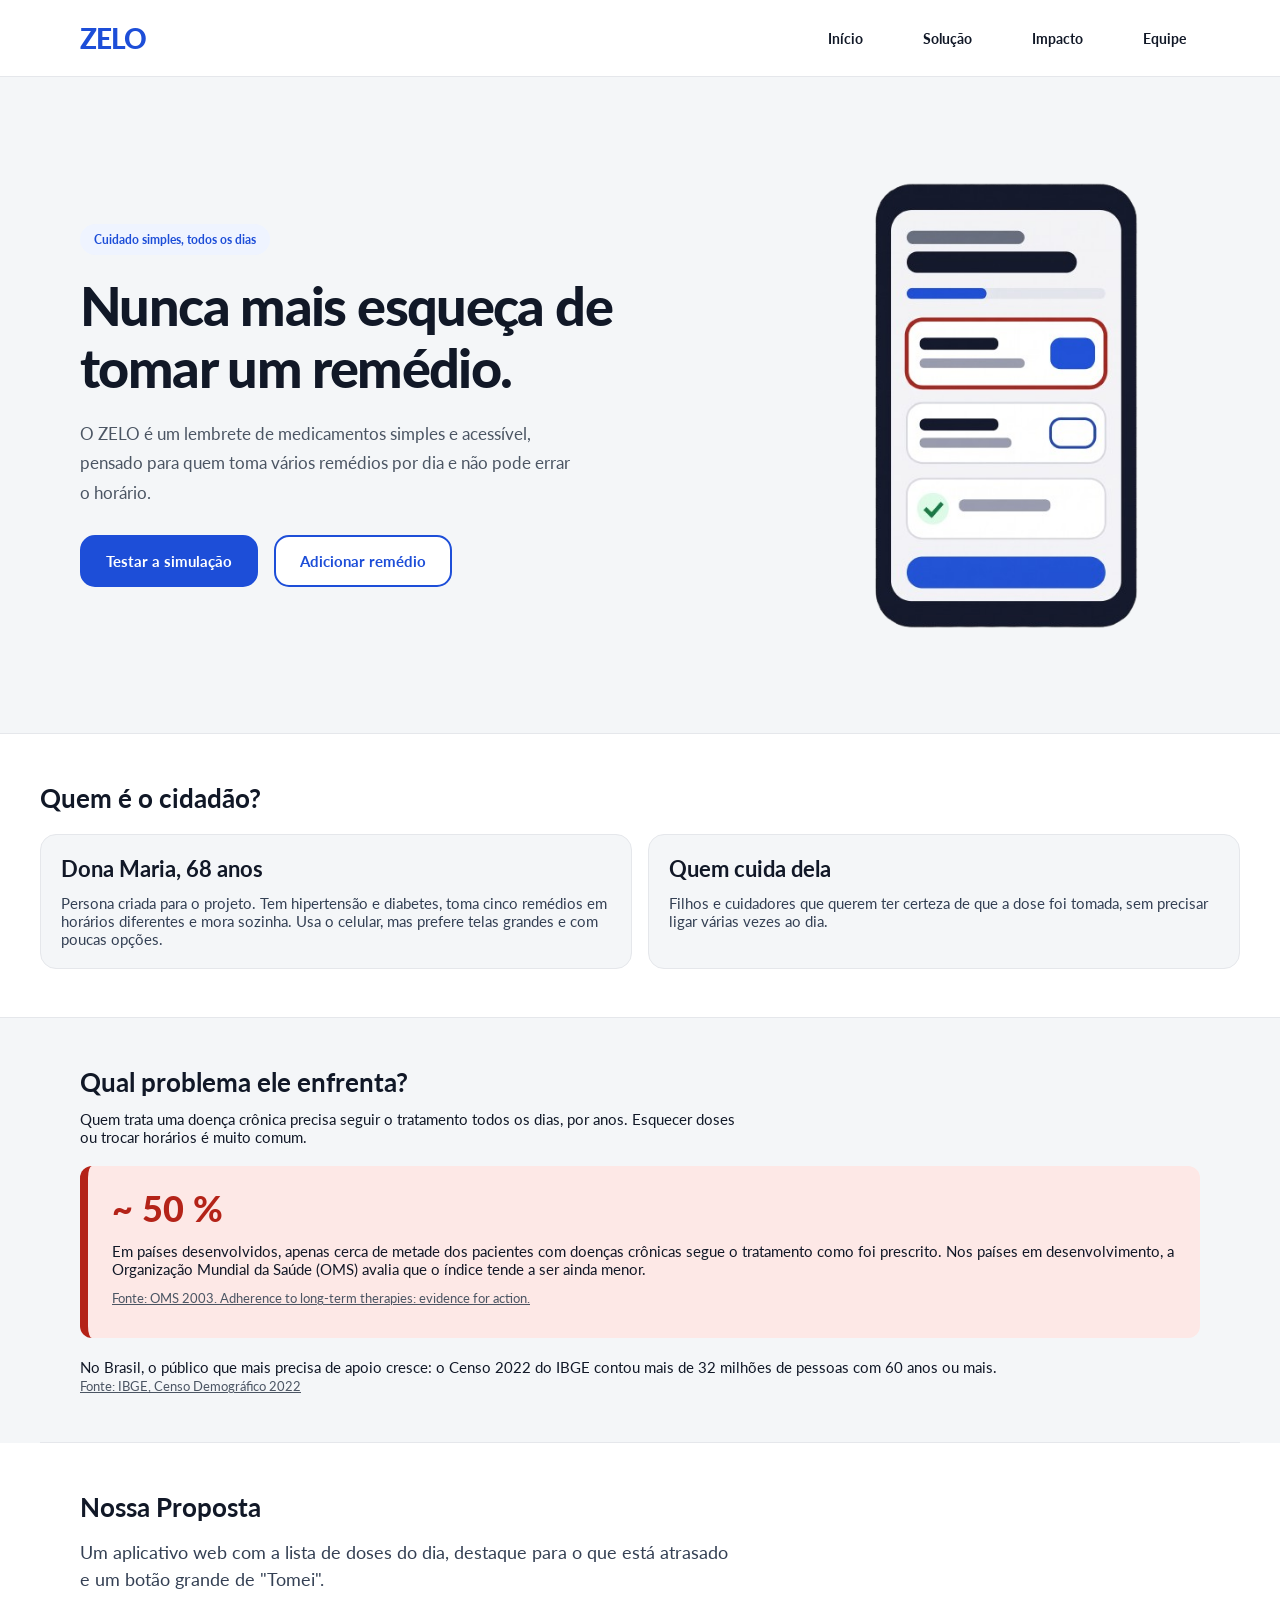
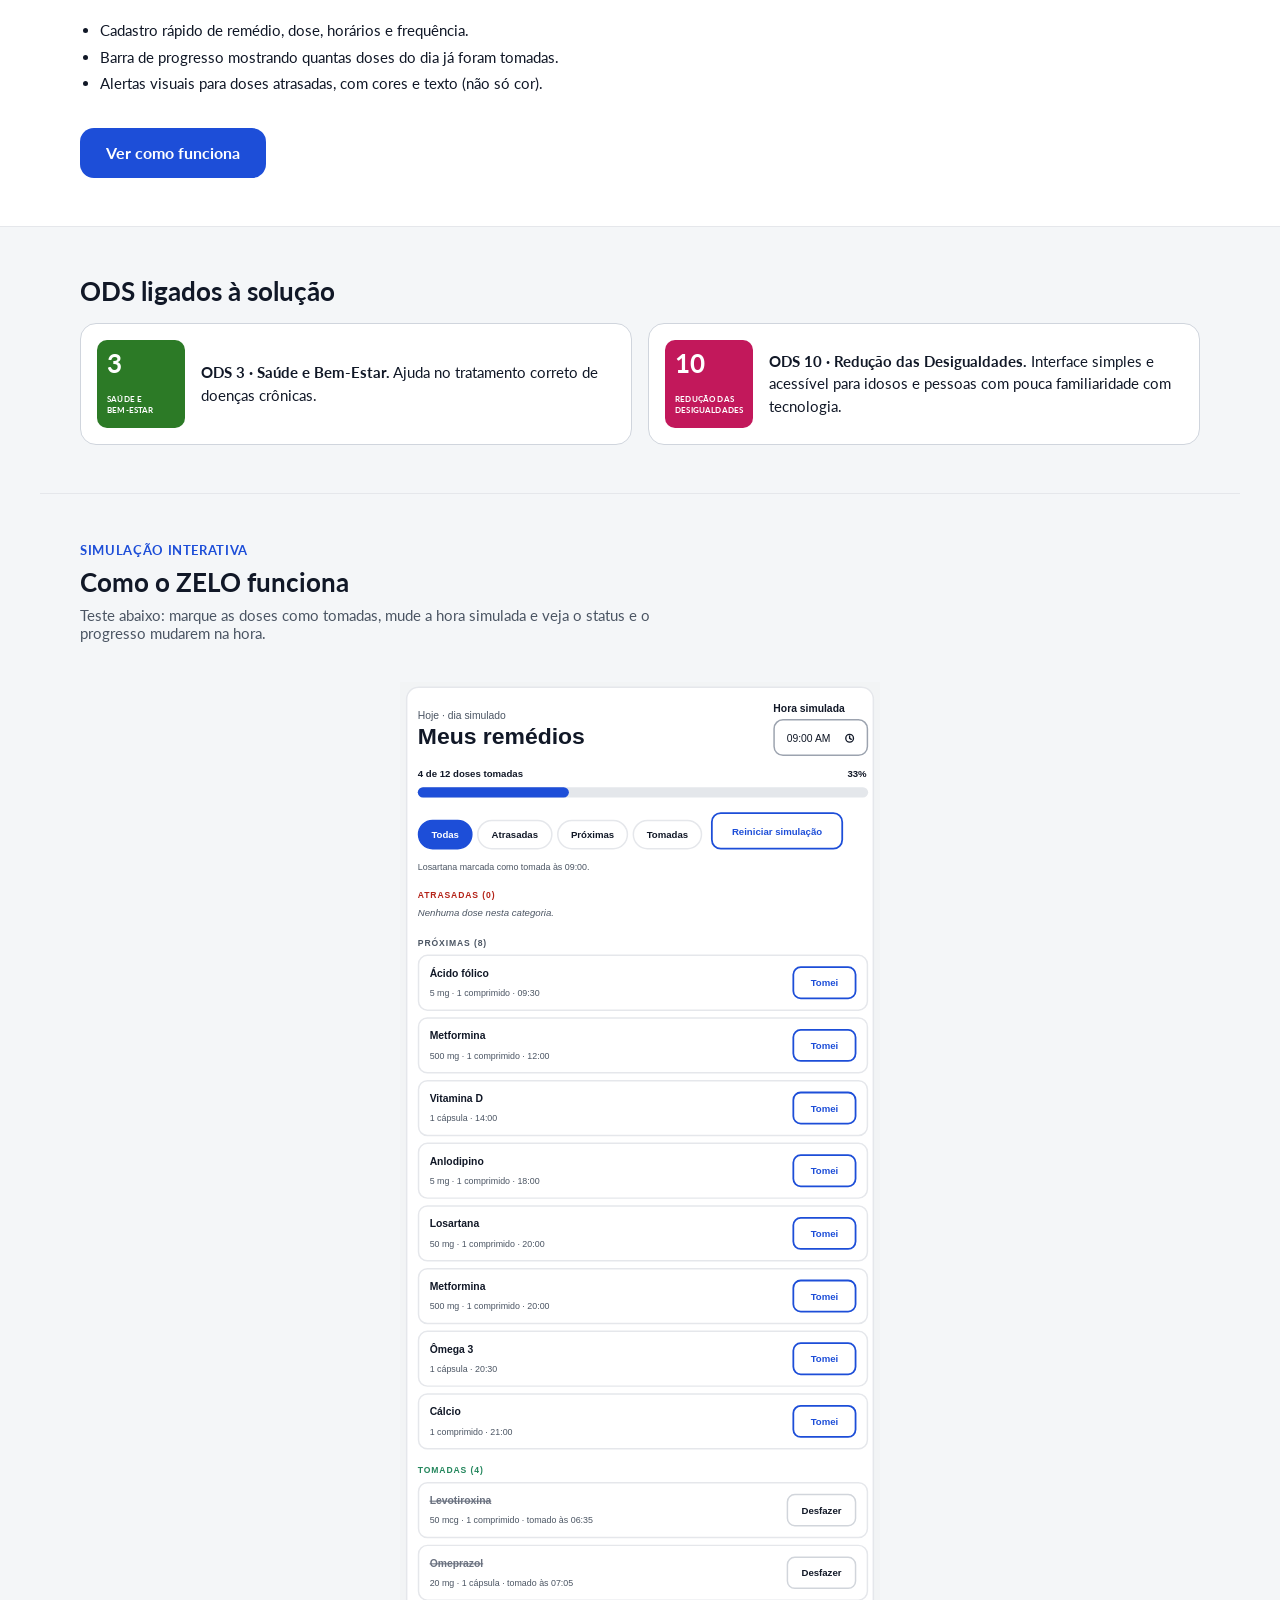
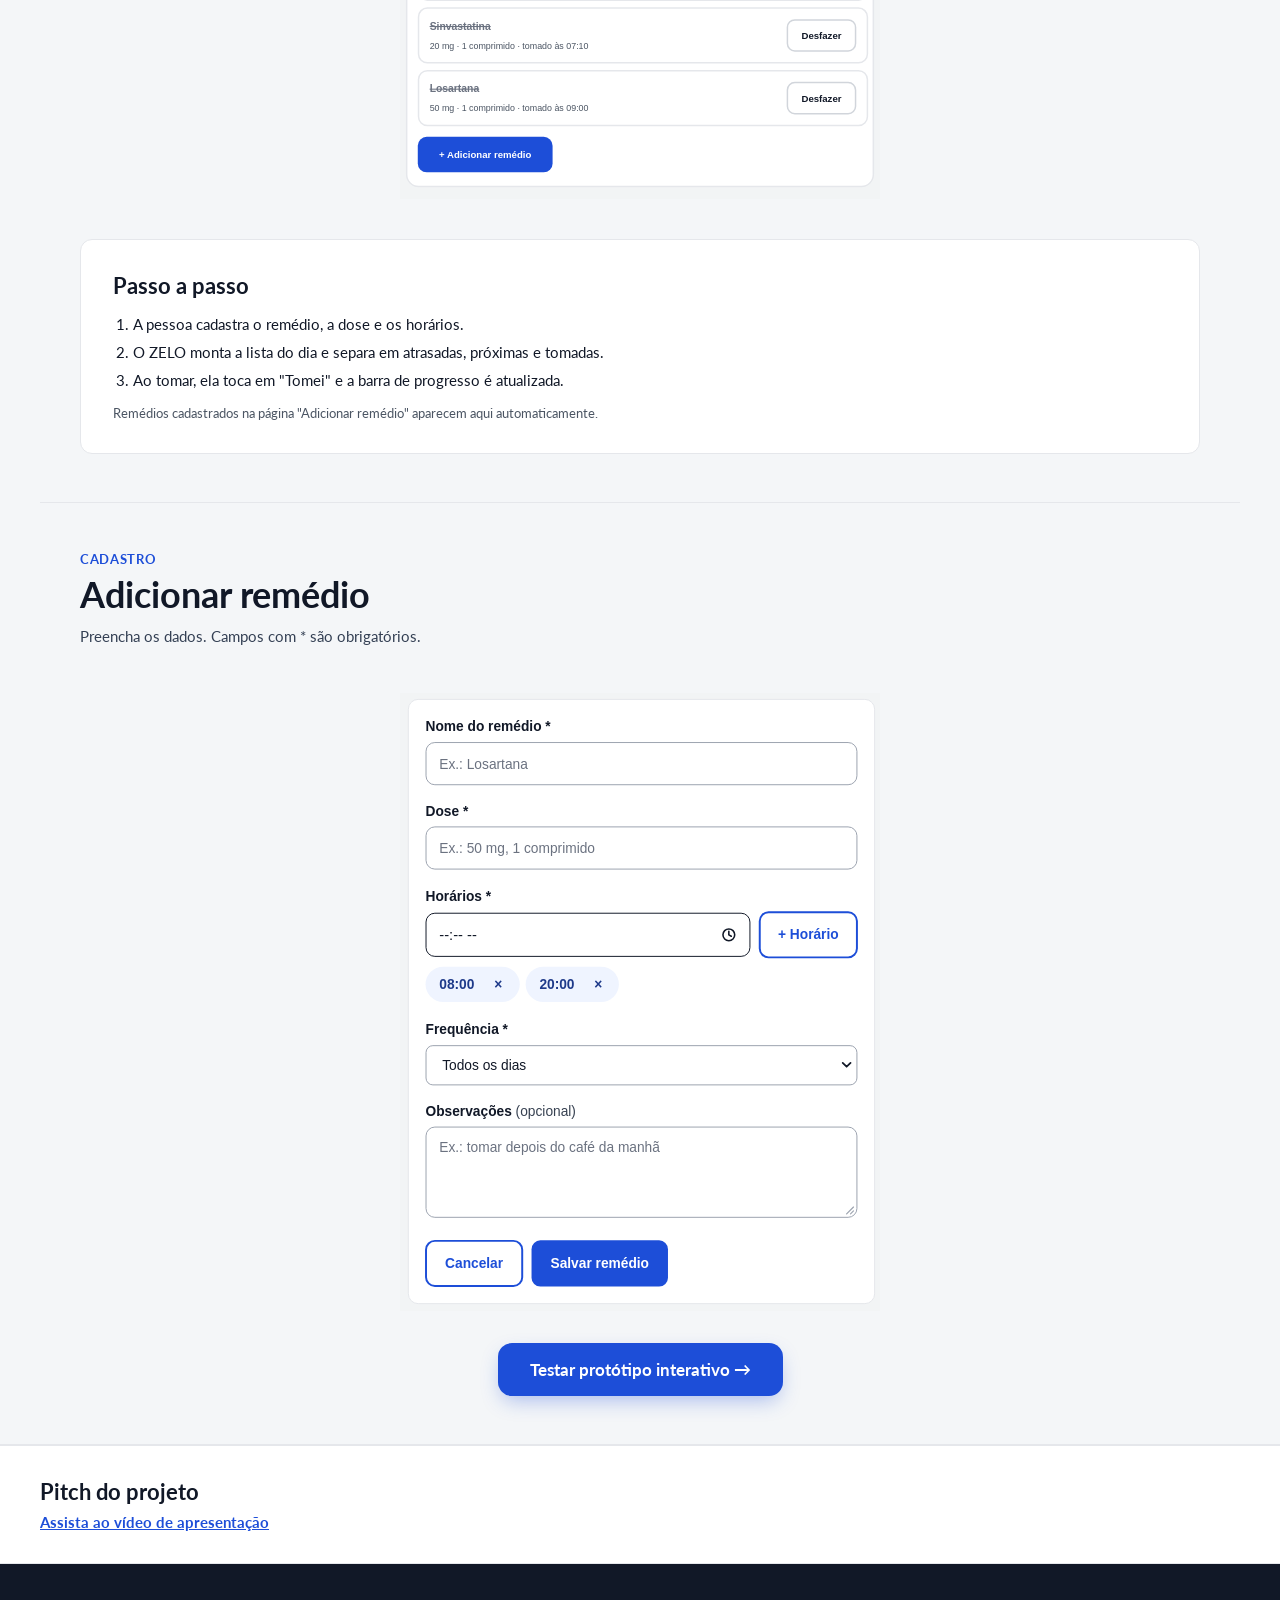
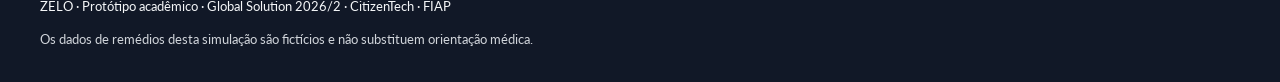
==== commit 07ad4ef0: "Adiciona tudo o que foi requerido na global soluction" ====
--- a/index.html
+++ b/index.html
@@ -1,4 +1,3 @@
-
 <!DOCTYPE html>
 <html lang="pt-br">
 
@@ -25,13 +24,12 @@
     <header class="site-header">
         <div class="container-site">
 
-            <a href="#inicio" class="logo">ZELO</a>
-
-            <nav class="site-nav">
-                <a href="#inicio">Início</a>
-                <a href="#problema">Problema</a>
-                <a href="#solucao">Solução</a>
-                <a href="#impacto">Impacto</a>
+            <a href="index.html" class="logo">ZELO</a>
+
+            <nav class="site-nav" aria-label="Navegação principal">
+                <a href="index.html" aria-current="page">Início</a>
+                <a href="solucao.html">Solução</a>
+                <a href="impacto.html">Impacto</a>
                 <a href="equipe.html">Equipe</a>
             </nav>
 
@@ -166,9 +164,9 @@
 
             <div class="container-proposta">
 
-                <h1 class="titulo-proposta">
+                <h2 class="titulo-proposta">
                     Nossa Proposta
-                </h1>
+                </h2>
 
                 <p class="subtitulo-proposta">
                     Um aplicativo web com a lista de doses do dia, destaque
@@ -271,9 +269,10 @@
             </div>
 
             <div class="box-2-section-5">
-            <img
-                src="./images/meus-remedios.svg"
-                alt="Tela de meus remédios"/>
+                <img
+                    src="./images/meus-remedios.svg"
+                    alt="Tela de meus remédios"
+                />
             </div>
 
             <div class="box-3-section-5">
@@ -328,9 +327,10 @@
                 </div>
 
                 <div class="cadastro-svg-wrapper">
-                <img
-                    src="./images/formulario-remedio.svg"
-                    alt="Formulário de adicionar remédio"/>
+                    <img
+                        src="./images/formulario-remedio.svg"
+                        alt="Formulário de adicionar remédio"
+                    />
 
                     <div class="cadastro-cta-wrapper">
 
@@ -344,7 +344,6 @@
             </div>
         </section>
 
-
         <!-- PITCH -->
         <section class="container-pitch">
 
@@ -355,227 +354,6 @@
                 <a href="https://youtu.be/wC0rRNqfPwY">
                     Assista ao vídeo de apresentação
                 </a>
-
-            </div>
-        </section>
-
-        <!-- IMPACTO DO ZELO -->
-        <section class="impacto-section" id="impacto">
-
-            <div class="container">
-
-                <div class="impacto-header">
-
-                    <span class="impacto-eyebrow">
-                        RESULTADOS ESPERADOS
-                    </span>
-
-                    <h2 class="impacto-title">
-                        Impacto do ZELO
-                    </h2>
-
-                    <p class="impacto-subtitle">
-                        Como a solução ajuda o cidadão e como pretendemos
-                        medir esse resultado.
-                    </p>
-
-                </div>
-
-                <div class="antes-depois-wrapper">
-
-                    <h3 class="antes-depois-title">
-                        Antes e depois
-                    </h3>
-
-                    <p class="antes-depois-caption">
-                        Comparação da rotina de medicação da Dona Maria
-                    </p>
-
-                    <div class="table-responsive">
-
-                        <table class="comparacao-table">
-
-                            <thead>
-                                <tr>
-                                    <th>Situação</th>
-                                    <th>Sem o ZELO</th>
-                                    <th>Com o ZELO</th>
-                                </tr>
-                            </thead>
-
-                            <tbody>
-
-                                <tr>
-                                    <td>Lembrar do horário</td>
-
-                                    <td>
-                                        Depende da memória ou de papéis
-                                        colados na geladeira.
-                                    </td>
-
-                                    <td>
-                                        Lista do dia com destaque para
-                                        o que está atrasado.
-                                    </td>
-                                </tr>
-
-                                <tr>
-                                    <td>Saber se já tomou</td>
-
-                                    <td>
-                                        Dúvida frequente; risco de repetir
-                                        ou pular a dose.
-                                    </td>
-
-                                    <td>
-                                        Histórico do dia com o horário em
-                                        que cada dose foi tomada.
-                                    </td>
-                                </tr>
-
-                                <tr>
-                                    <td>Acompanhamento</td>
-
-                                    <td>
-                                        Familiares precisam ligar para perguntar.
-                                    </td>
-
-                                    <td>
-                                        Barra de progresso mostra rapidamente
-                                        o andamento do dia.
-                                    </td>
-                                </tr>
-
-                            </tbody>
-
-                        </table>
-                    </div>
-                </div>
-            </div>
-        </section>
-
-        <!-- COMO VAMOS MEDIR -->
-        <section class="medir-section">
-
-            <div class="container">
-
-                <h2 class="medir-title">
-                    Como vamos medir
-                </h2>
-
-                <div class="medir-grid">
-
-                    <div class="medir-card">
-
-                        <h3>Doses tomadas no dia</h3>
-
-                        <p>
-                            Percentual de doses marcadas como "Tomei"
-                            em relação ao total programado.
-                        </p>
-
-                    </div>
-
-                    <div class="medir-card">
-
-                        <h3>Doses atrasadas</h3>
-
-                        <p>
-                            Quantidade de doses que passaram do horário
-                            sem confirmação.
-                        </p>
-
-                    </div>
-
-                    <div class="medir-card">
-
-                        <h3>Facilidade de uso</h3>
-
-                        <p>
-                            Teste com pessoas idosas: elas conseguem
-                            cadastrar um remédio sozinhas?
-                        </p>
-
-                    </div>
-
-                </div>
-
-                <p class="section-footnote">
-                    Indicadores de acompanhamento do protótipo,
-                    ainda sem dados de uso real.
-                </p>
-
-            </div>
-        </section>
-
-        <!-- CONTRIBUIÇÃO PARA OS ODS -->
-        <section class="ods-contribuicao-section">
-
-            <div class="container">
-
-                <h2 class="medir-title">
-                    Contribuição para os ODS
-                </h2>
-
-                <div class="ods-grid">
-
-                    <div class="ods-card">
-
-                        <div class="ods-badge ods-3">
-
-                            <span class="ods-number">3</span>
-
-                            <span class="ods-label">
-                                SAÚDE E<br />BEM-ESTAR
-                            </span>
-
-                        </div>
-
-                        <p class="ods-description">
-                            <strong>ODS 3.</strong>
-                            Apoia a meta 3.4, de reduzir a mortalidade
-                            prematura por doenças crônicas não transmissíveis
-                            por meio da prevenção e do tratamento.
-                        </p>
-
-                    </div>
-
-                    <div class="ods-card">
-
-                        <div class="ods-badge ods-10">
-
-                            <span class="ods-number">10</span>
-
-                            <span class="ods-label">
-                                REDUÇÃO DAS<br />DESIGUALDADES
-                            </span>
-
-                        </div>
-
-                        <p class="ods-description">
-                            <strong>ODS 10.</strong>
-                            Apoia a meta 10.2, de promover a inclusão de todos,
-                            com atenção a idosos e pessoas com baixa
-                            familiaridade digital.
-                        </p>
-
-                    </div>
-
-                </div>
-
-                <p class="section-footnote">
-                    Fonte das metas: Nações Unidas Brasil,
-                    Objetivos de Desenvolvimento Sustentável
-                    (
-                    <a
-                        href="https://brasil.un.org/pt-br/sdgs"
-                        target="_blank"
-                        rel="noopener noreferrer"
-                    >
-                        brasil.un.org/pt-br/sdgs
-                    </a>
-                    ).
-                </p>
 
             </div>
         </section>
@@ -598,4 +376,4 @@
     </footer>
 
 </body>
-</html>
+</html>
